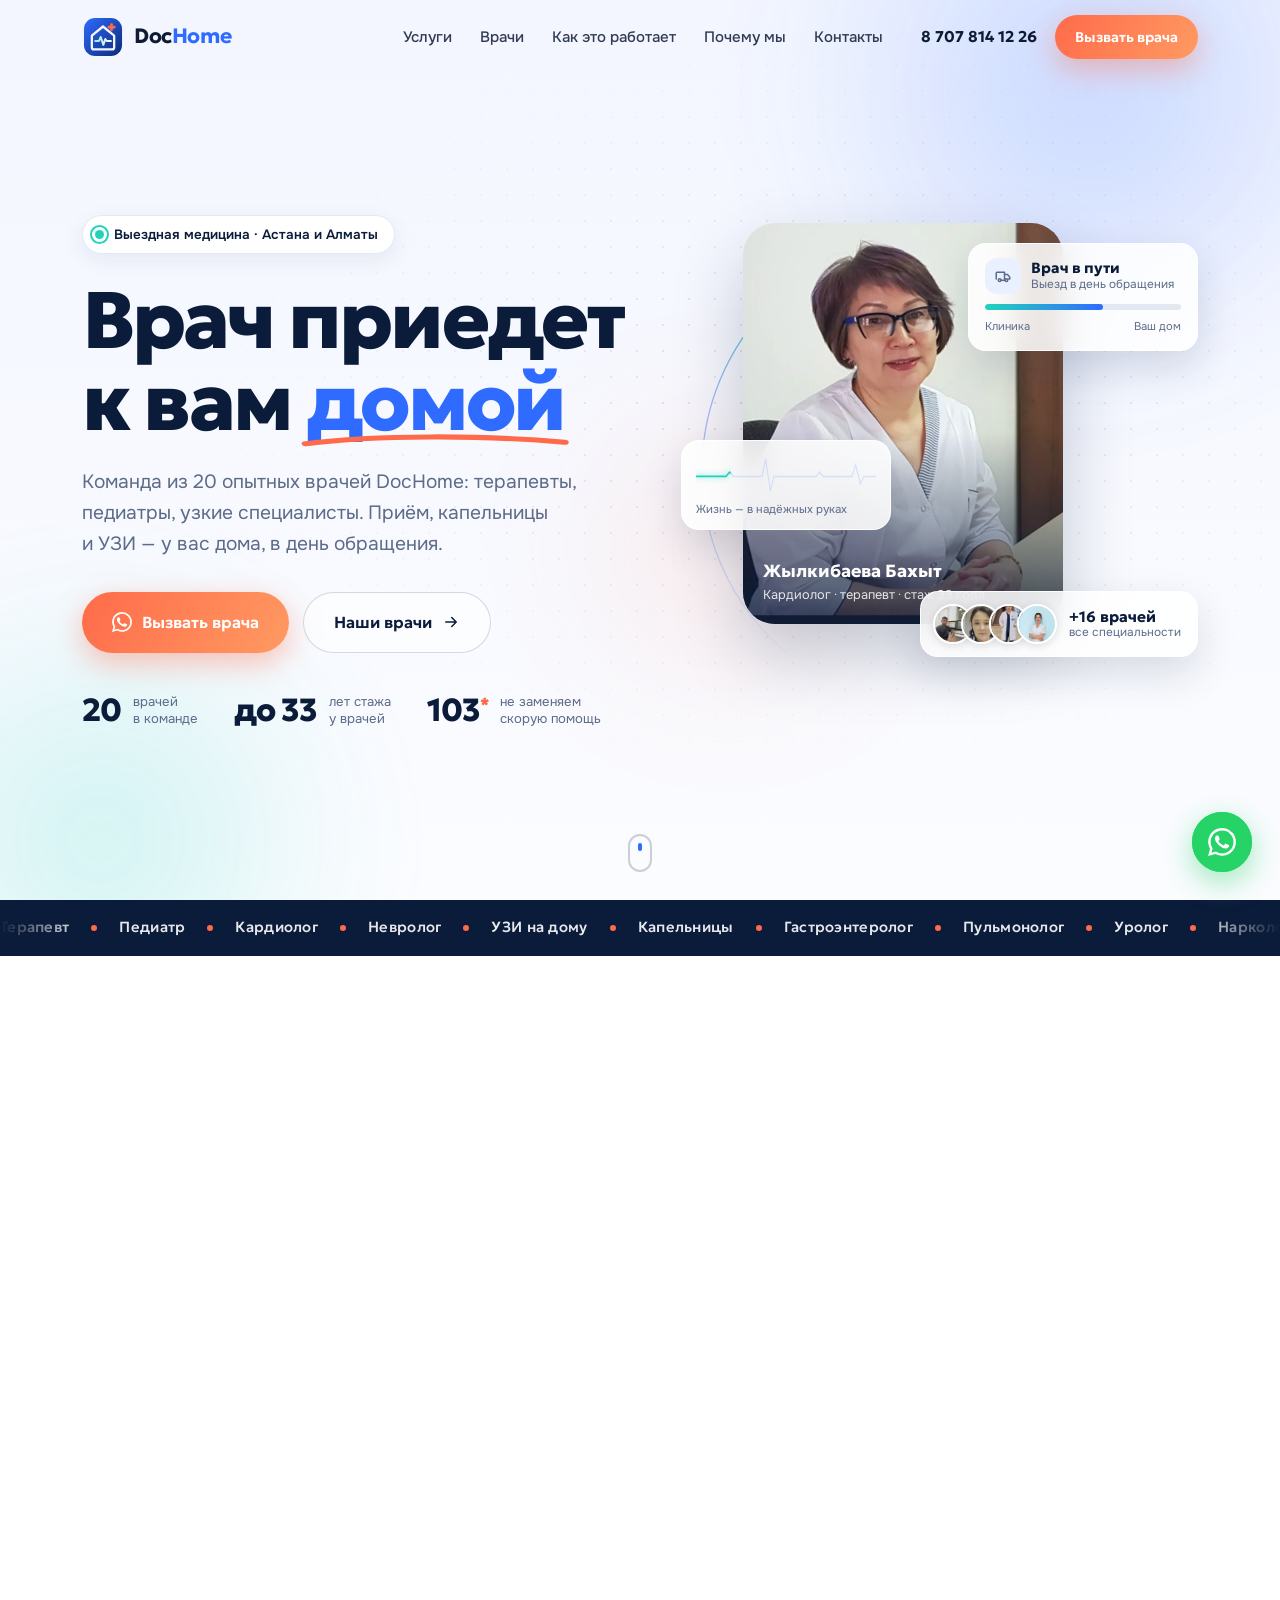
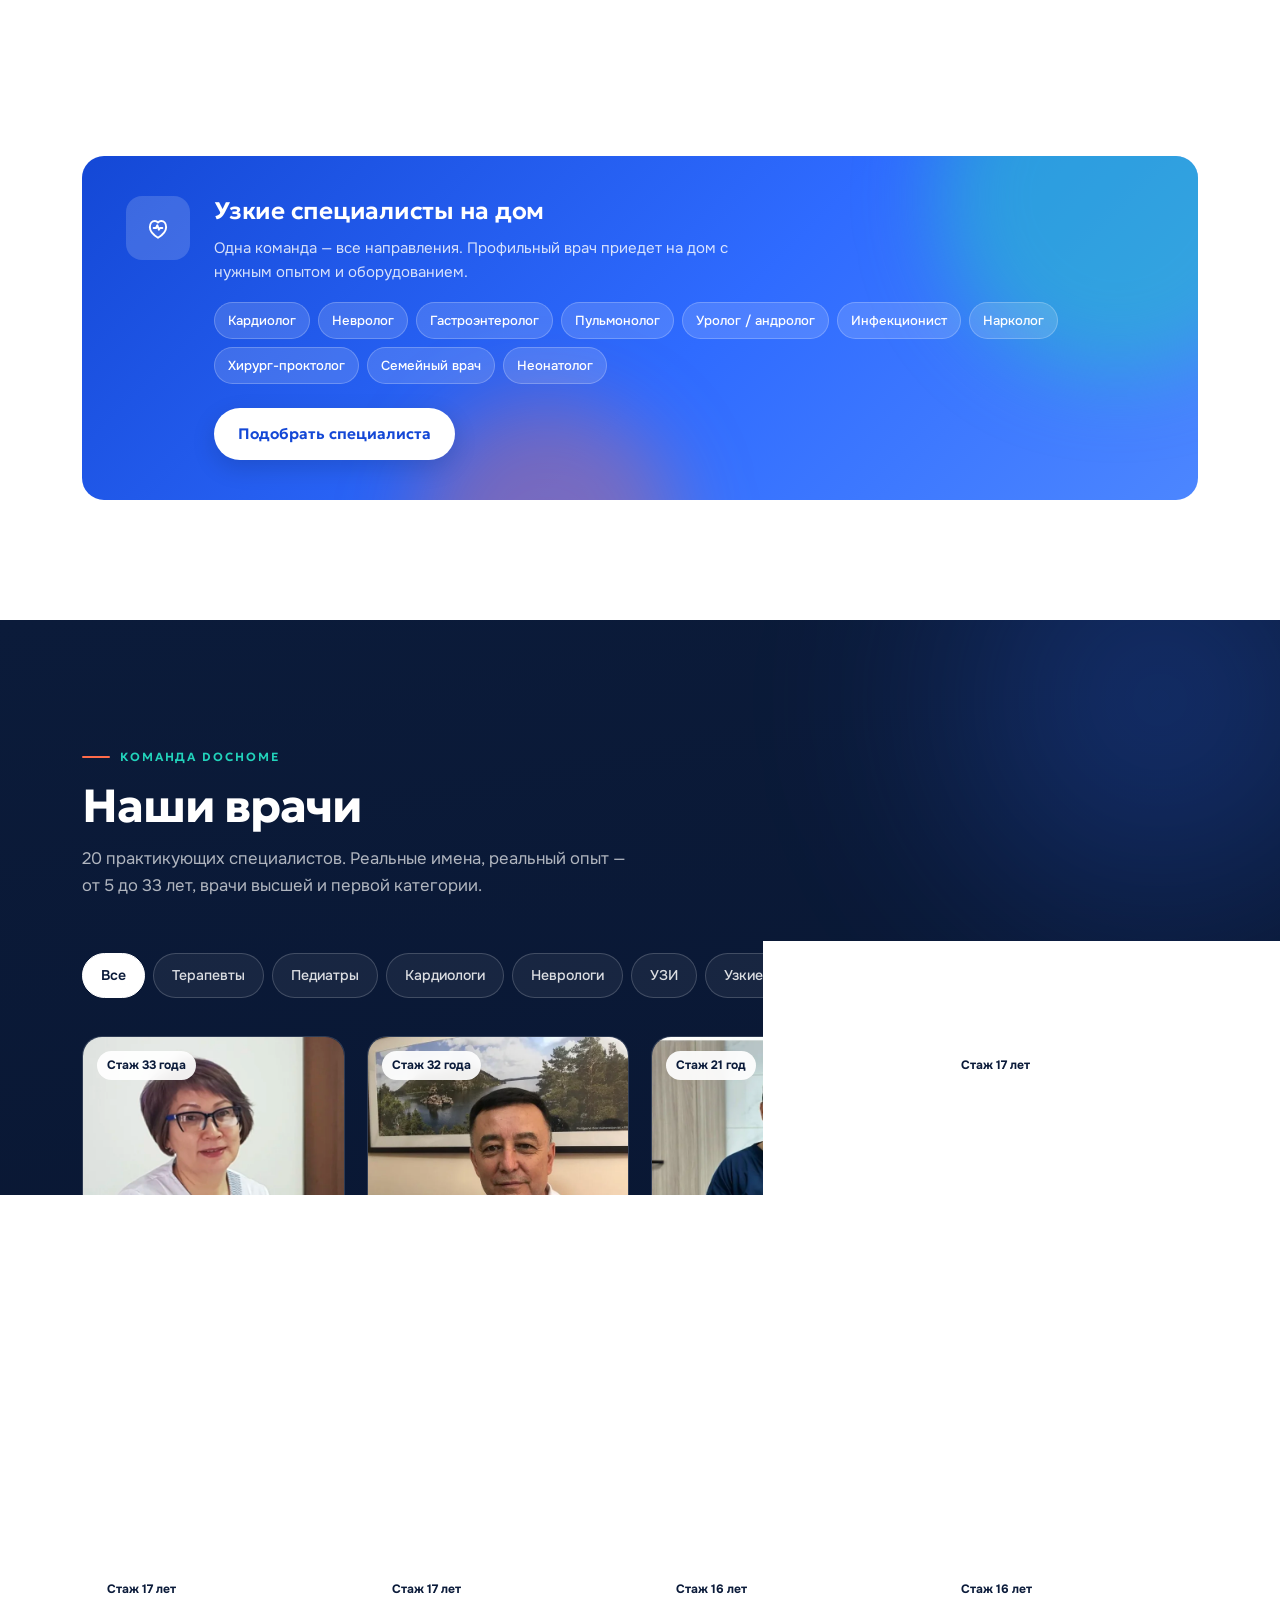
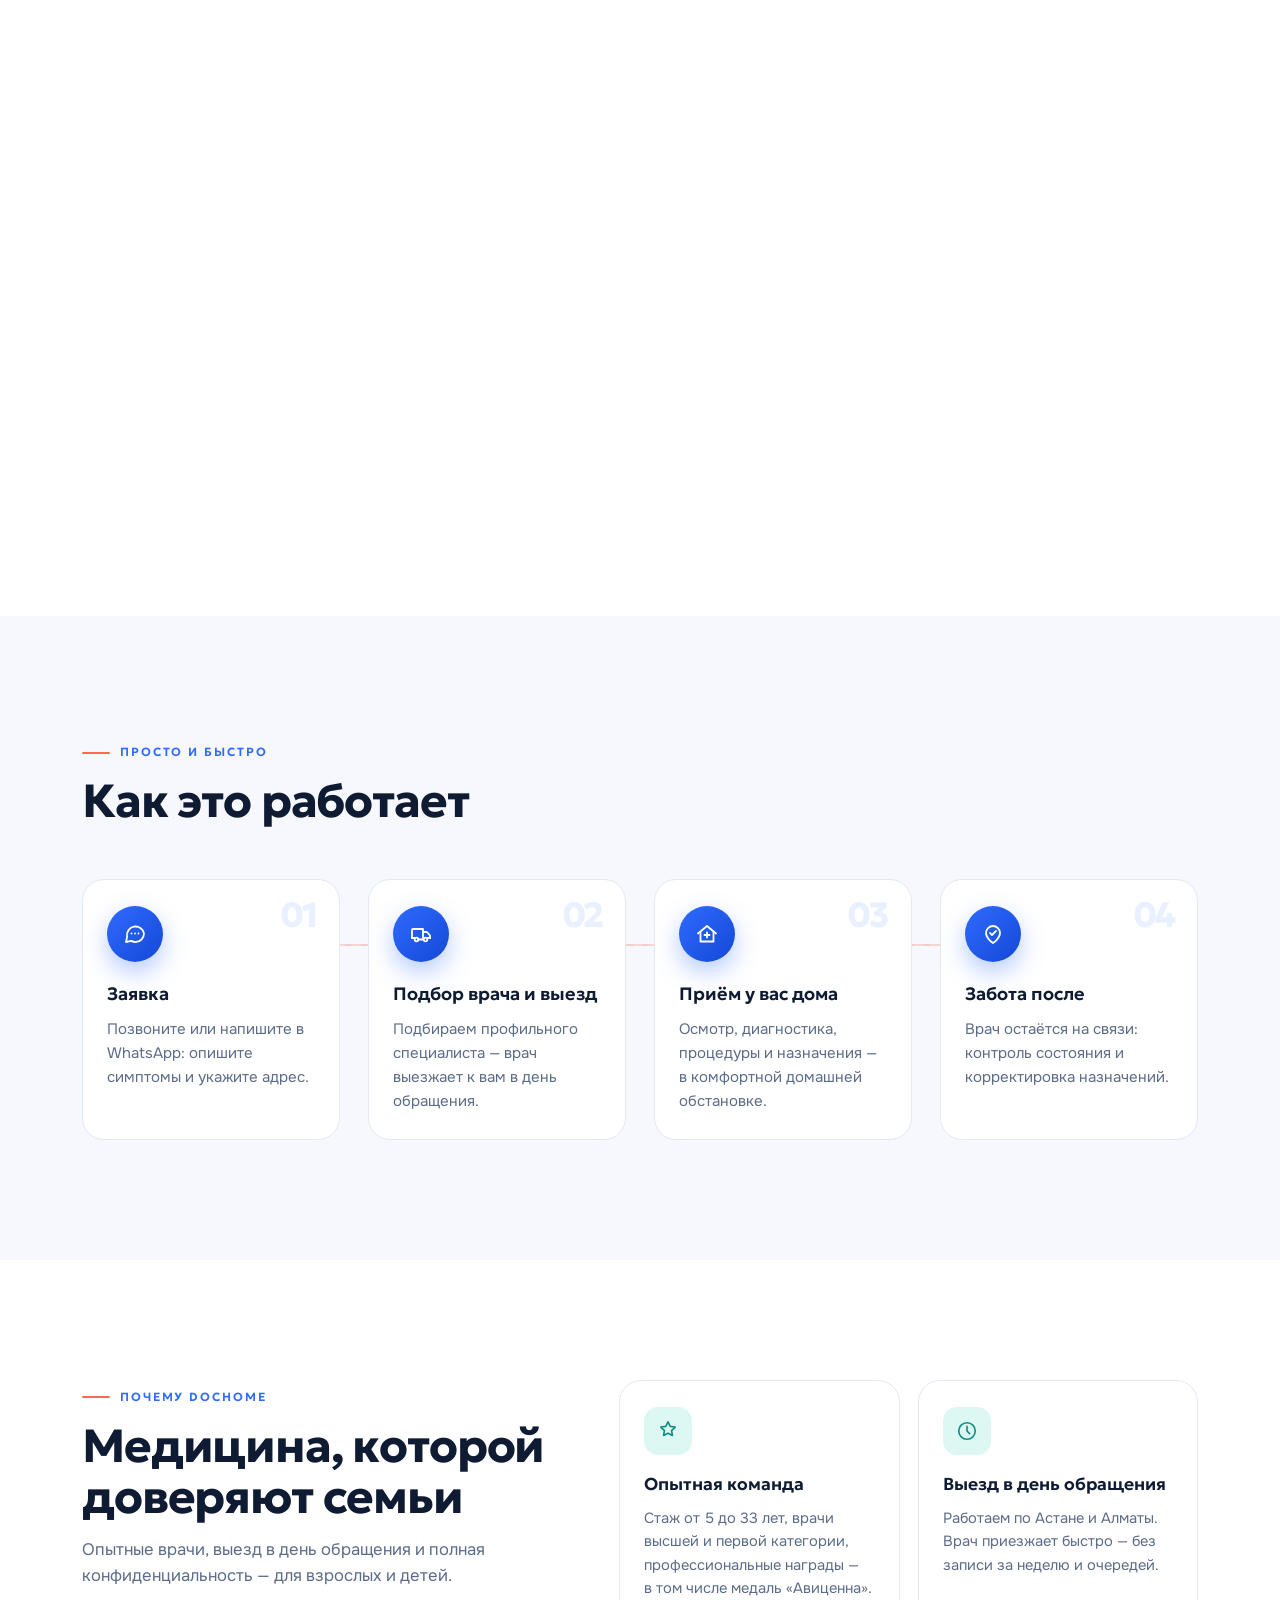
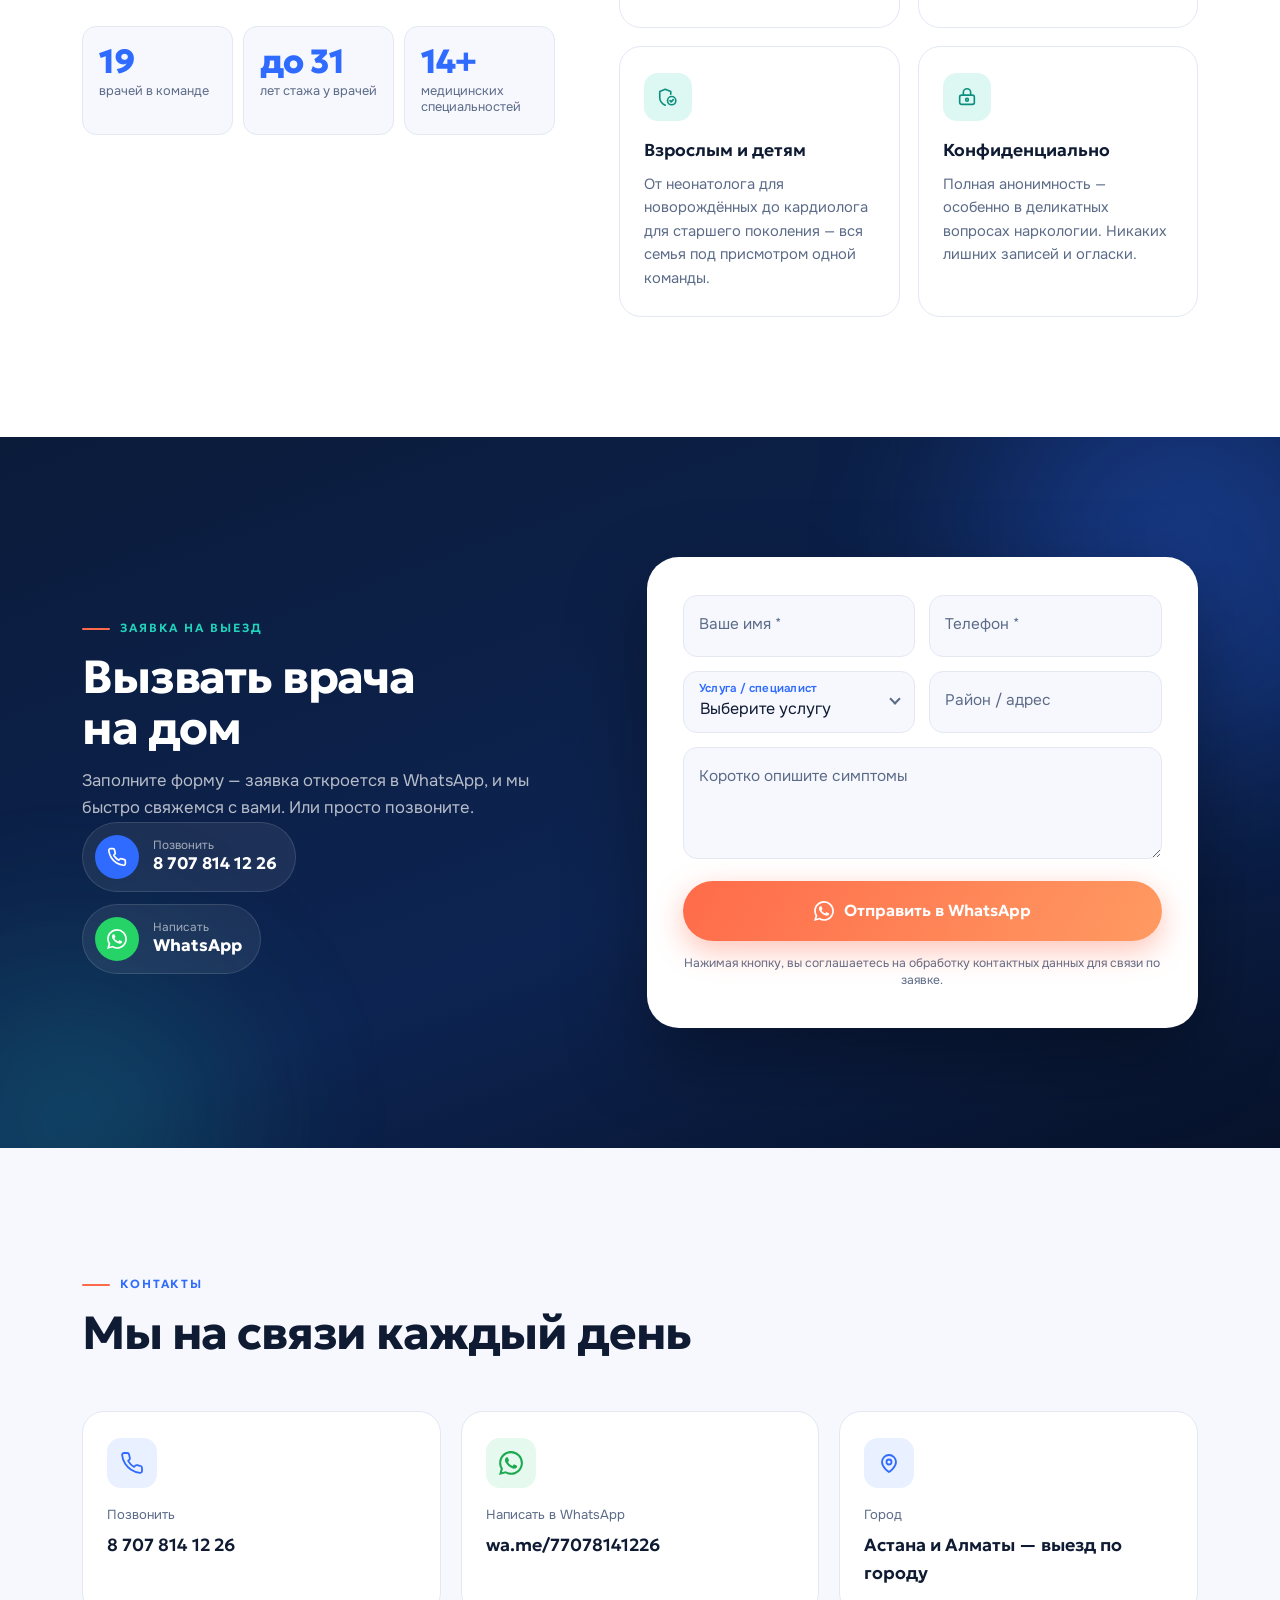
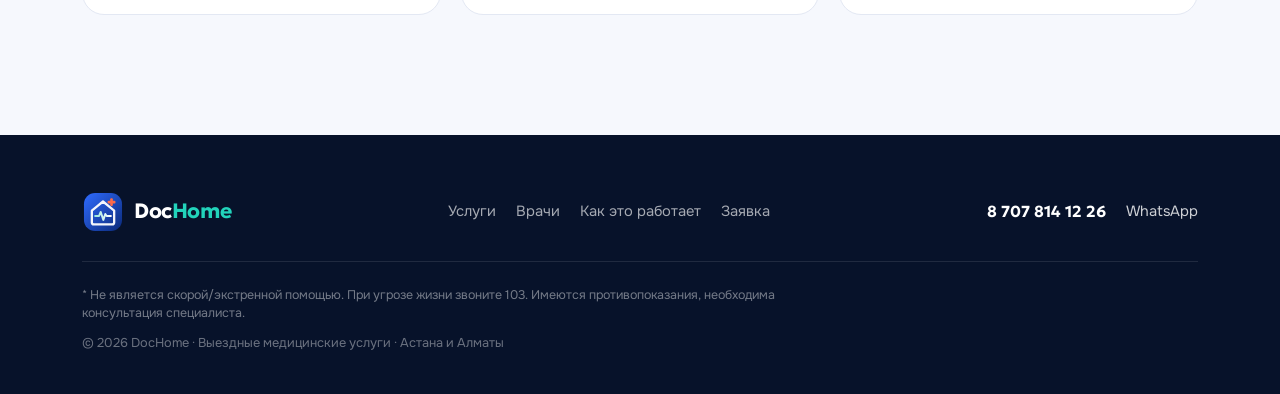
==== index.html @ 78ff324c "DocHome: новый дизайн лэндинга выездной медицины Co-Authored-By: Claude Fable 5.1 <noreply@anthropic" ====
<!DOCTYPE html>
<html lang="ru">
<head>
  <meta charset="UTF-8">
  <meta name="viewport" content="width=device-width, initial-scale=1.0, viewport-fit=cover">

  <title>DocHome — вызов врача на дом в Астане и Алматы | Терапевт, педиатр, капельницы, УЗИ на дому</title>
  <meta name="description" content="DocHome — выездная медицинская помощь на дому в Астане и Алматы: терапевт, педиатр, капельницы и детоксикация, УЗИ на дому, узкие специалисты. Команда из 20 опытных врачей, стаж до 33 лет. Выезд в день обращения. Звоните: 8 707 814 12 26.">
  <meta name="theme-color" content="#0B1B3A">

  <!-- Open Graph -->
  <meta property="og:type" content="website">
  <meta property="og:site_name" content="DocHome">
  <meta property="og:title" content="DocHome — врач приедет к вам домой. Астана и Алматы">
  <meta property="og:description" content="Терапевт, педиатр, капельницы, УЗИ и узкие специалисты — на дому. 20 опытных врачей, выезд в день обращения.">
  <meta property="og:image" content="assets/og-image.jpg">
  <meta property="og:locale" content="ru_RU">
  <meta name="twitter:card" content="summary_large_image">
  <meta name="twitter:title" content="DocHome — врач приедет к вам домой. Астана и Алматы">
  <meta name="twitter:description" content="Выездная медицинская помощь: 20 опытных врачей, все специальности, выезд в день обращения.">
  <meta name="twitter:image" content="assets/og-image.jpg">

  <link rel="icon" type="image/svg+xml" href="assets/favicon.svg">

  <link rel="preconnect" href="https://fonts.googleapis.com">
  <link rel="preconnect" href="https://fonts.gstatic.com" crossorigin>
  <link href="https://fonts.googleapis.com/css2?family=Geologica:wght@400;500;600;700;800&family=Onest:wght@400;500;600;700&display=swap" rel="stylesheet">

  <link rel="stylesheet" href="styles.css?v=1">

  <!-- Google Ads подключается автоматически из config.js (поле googleAdsId) -->
  <script src="config.js?v=1"></script>

  <script type="application/ld+json">
  {
    "@context": "https://schema.org",
    "@type": "MedicalBusiness",
    "name": "DocHome",
    "description": "Выездные медицинские услуги на дому в Астане и Алматы: терапевт, педиатр, капельницы и детоксикация, УЗИ на дому, узкие специалисты.",
    "telephone": "+77078141226",
    "areaServed": ["Астана", "Алматы"],
    "image": "assets/og-image.jpg"
  }
  </script>
</head>
<body>

  <div class="progress" id="progress" aria-hidden="true"></div>

  <!-- ===== HEADER ===== -->
  <header class="header" id="header">
    <div class="container header-inner">
      <a href="#" class="logo" aria-label="DocHome — на главную">
        <img src="assets/logo.svg" alt="" class="logo-icon" width="42" height="42">
        <span class="logo-word">Doc<em>Home</em></span>
      </a>

      <nav class="nav" id="nav" aria-label="Основная навигация">
        <a href="#uslugi" class="nav-link"><span>Услуги</span></a>
        <a href="#vrachi" class="nav-link"><span>Врачи</span></a>
        <a href="#kak-rabotaet" class="nav-link"><span>Как это работает</span></a>
        <a href="#pochemu-my" class="nav-link"><span>Почему мы</span></a>
        <a href="#kontakty" class="nav-link"><span>Контакты</span></a>
        <div class="nav-cta">
          <a href="tel:+77078141226" class="nav-phone">8 707 814 12 26</a>
          <a href="#zayavka" class="btn btn-coral btn-sm"><span>Вызвать врача</span></a>
        </div>
      </nav>

      <div class="header-actions">
        <a href="tel:+77078141226" class="header-call" aria-label="Позвонить: 8 707 814 12 26">
          <svg viewBox="0 0 24 24" width="20" height="20" fill="none" stroke="currentColor" stroke-width="2" stroke-linecap="round" stroke-linejoin="round" aria-hidden="true"><path d="M22 16.92v3a2 2 0 0 1-2.18 2 19.79 19.79 0 0 1-8.63-3.07 19.5 19.5 0 0 1-6-6 19.79 19.79 0 0 1-3.07-8.67A2 2 0 0 1 4.11 2h3a2 2 0 0 1 2 1.72c.12.96.36 1.9.7 2.81a2 2 0 0 1-.45 2.11L8.09 9.91a16 16 0 0 0 6 6l1.27-1.27a2 2 0 0 1 2.11-.45c.91.34 1.85.58 2.81.7A2 2 0 0 1 22 16.92z"/></svg>
        </a>
        <button class="burger" id="burger" aria-label="Открыть меню" aria-expanded="false" aria-controls="nav">
          <span></span><span></span>
        </button>
      </div>
    </div>
  </header>

  <!-- ===== HERO ===== -->
  <section class="hero" id="hero">
    <div class="hero-bg" aria-hidden="true">
      <div class="blob blob-1"></div>
      <div class="blob blob-2"></div>
      <div class="blob blob-3"></div>
      <div class="hero-dots"></div>
    </div>

    <div class="container hero-inner">
      <div class="hero-text">
        <p class="hero-badge reveal"><span class="pulse-dot" aria-hidden="true"></span>Выездная медицина · Астана и Алматы</p>

        <h1 class="hero-title">
          <span class="line"><span class="word reveal-up">Врач</span> <span class="word reveal-up d-1">приедет</span></span>
          <span class="line"><span class="word reveal-up d-2">к&nbsp;вам</span> <span class="word word-accent reveal-up d-3">домой<svg class="underline" viewBox="0 0 220 24" preserveAspectRatio="none" aria-hidden="true"><path d="M4 16 C 60 4, 150 4, 216 14" fill="none" stroke="currentColor" stroke-width="7" stroke-linecap="round"/></svg></span></span>
        </h1>

        <p class="hero-sub reveal d-3">Команда из 20 опытных врачей DocHome: терапевты, педиатры, узкие специалисты. Приём, капельницы и&nbsp;УЗИ&nbsp;— у&nbsp;вас дома, в&nbsp;день обращения.</p>

        <div class="hero-cta reveal d-4">
          <a href="https://wa.me/77078141226" class="btn btn-coral btn-lg magnetic" target="_blank" rel="noopener">
            <svg viewBox="0 0 24 24" width="20" height="20" fill="currentColor" aria-hidden="true"><path d="M17.47 14.38c-.3-.15-1.77-.87-2.04-.97-.27-.1-.47-.15-.67.15-.2.3-.77.97-.94 1.17-.17.2-.35.22-.65.07-.3-.15-1.26-.46-2.4-1.48-.89-.79-1.49-1.77-1.66-2.07-.17-.3-.02-.46.13-.61.13-.13.3-.35.45-.52.15-.17.2-.3.3-.5.1-.2.05-.37-.02-.52-.08-.15-.67-1.62-.92-2.22-.24-.58-.49-.5-.67-.51l-.57-.01c-.2 0-.52.07-.8.37-.27.3-1.04 1.02-1.04 2.5 0 1.47 1.07 2.89 1.22 3.09.15.2 2.11 3.22 5.1 4.51.71.31 1.27.49 1.7.63.72.23 1.37.2 1.88.12.58-.09 1.77-.72 2.02-1.42.25-.7.25-1.3.17-1.42-.07-.12-.27-.2-.57-.35M12.05 21.79h-.01a9.8 9.8 0 0 1-4.98-1.36l-.36-.21-3.7.97.99-3.61-.24-.37a9.77 9.77 0 0 1-1.5-5.22c0-5.4 4.4-9.79 9.81-9.79a9.75 9.75 0 0 1 9.79 9.8c0 5.4-4.4 9.79-9.8 9.79m8.33-18.11A11.7 11.7 0 0 0 12.04 0C5.5 0 .16 5.33.16 11.88c0 2.1.55 4.14 1.59 5.94L.06 24l6.33-1.66a11.85 11.85 0 0 0 5.65 1.44h.01c6.54 0 11.87-5.33 11.87-11.88 0-3.18-1.24-6.16-3.49-8.4"/></svg>
            <span>Вызвать врача</span>
          </a>
          <a href="#vrachi" class="btn btn-ghost btn-lg"><span>Наши врачи</span>
            <svg viewBox="0 0 24 24" width="18" height="18" fill="none" stroke="currentColor" stroke-width="2" stroke-linecap="round" stroke-linejoin="round" aria-hidden="true"><path d="M5 12h14M13 6l6 6-6 6"/></svg>
          </a>
        </div>

        <div class="hero-facts reveal d-5">
          <div class="fact"><strong><span class="count" data-count="20">0</span></strong><span>врачей<br>в команде</span></div>
          <div class="fact"><strong>до <span class="count" data-count="33">0</span></strong><span>лет стажа<br>у врачей</span></div>
          <div class="fact"><strong>103<sup>*</sup></strong><span>не заменяем<br>скорую помощь</span></div>
        </div>
      </div>

      <div class="hero-visual reveal d-2" id="heroVisual">
        <div class="hv-main parallax" data-depth="0.03">
          <img src="assets/doctors/zhylkibaeva.webp" alt="Жылкибаева Бахыт Омарбековна — кардиолог, терапевт, стаж 33 года" width="640" height="800" fetchpriority="high">
          <div class="hv-main-cap">
            <strong>Жылкибаева Бахыт</strong>
            <span>Кардиолог · терапевт · стаж 33 года</span>
          </div>
        </div>

        <div class="hv-card hv-route parallax float-a" data-depth="0.08">
          <div class="hv-route-head">
            <span class="hv-route-ico" aria-hidden="true">
              <svg viewBox="0 0 24 24" width="18" height="18" fill="none" stroke="currentColor" stroke-width="2" stroke-linecap="round" stroke-linejoin="round"><path d="M3 16V8a1 1 0 0 1 1-1h10v9"/><path d="M14 10h4l3 3.5V16h-2"/><circle cx="7.5" cy="17.5" r="1.8"/><circle cx="16.5" cy="17.5" r="1.8"/><path d="M9.3 17.5h5.4"/></svg>
            </span>
            <div><strong>Врач в пути</strong><span>Выезд в день обращения</span></div>
          </div>
          <div class="hv-route-bar" aria-hidden="true"><i></i></div>
          <div class="hv-route-foot"><span>Клиника</span><span>Ваш дом</span></div>
        </div>

        <div class="hv-card hv-ecg parallax float-b" data-depth="0.06">
          <svg viewBox="0 0 300 60" preserveAspectRatio="none" aria-hidden="true">
            <path class="ecg-base" d="M0 32 H50 l6 -6 6 6 H110 l6 -24 8 44 6 -20 H200 l6 -6 6 6 H260 l6 -16 8 26 6 -10 H300"/>
            <path class="ecg-trace" d="M0 32 H50 l6 -6 6 6 H110 l6 -24 8 44 6 -20 H200 l6 -6 6 6 H260 l6 -16 8 26 6 -10 H300"/>
          </svg>
          <span>Жизнь — в надёжных руках</span>
        </div>

        <div class="hv-card hv-team parallax float-c" data-depth="0.1">
          <div class="avatar-stack">
            <img src="assets/doctors/isa.webp" alt="" width="40" height="40" loading="lazy">
            <img src="assets/doctors/iskandir.webp" alt="" width="40" height="40" loading="lazy">
            <img src="assets/doctors/sultanov.webp" alt="" width="40" height="40" loading="lazy">
            <img src="assets/doctors/kairbekova.webp" alt="" width="40" height="40" loading="lazy">
          </div>
          <div><strong>+16 врачей</strong><span>все специальности</span></div>
        </div>

        <div class="hv-ring" aria-hidden="true"></div>
      </div>
    </div>

    <div class="hero-scroll" aria-hidden="true"><span></span></div>
  </section>

  <!-- ===== MARQUEE ===== -->
  <div class="marquee" aria-hidden="true">
    <div class="marquee-track">
      <span>Терапевт</span><i></i><span>Педиатр</span><i></i><span>Кардиолог</span><i></i><span>Невролог</span><i></i><span>УЗИ на дому</span><i></i><span>Капельницы</span><i></i><span>Гастроэнтеролог</span><i></i><span>Пульмонолог</span><i></i><span>Уролог</span><i></i><span>Нарколог</span><i></i><span>Инфекционист</span><i></i><span>Неонатолог</span><i></i><span>Семейный врач</span><i></i><span>Хирург-проктолог</span><i></i>
      <span>Терапевт</span><i></i><span>Педиатр</span><i></i><span>Кардиолог</span><i></i><span>Невролог</span><i></i><span>УЗИ на дому</span><i></i><span>Капельницы</span><i></i><span>Гастроэнтеролог</span><i></i><span>Пульмонолог</span><i></i><span>Уролог</span><i></i><span>Нарколог</span><i></i><span>Инфекционист</span><i></i><span>Неонатолог</span><i></i><span>Семейный врач</span><i></i><span>Хирург-проктолог</span><i></i>
    </div>
  </div>

  <!-- ===== УСЛУГИ ===== -->
  <section class="section" id="uslugi">
    <div class="container">
      <div class="section-head">
        <p class="eyebrow reveal">Услуги на дом</p>
        <h2 class="section-title reveal d-1">Всё, что нужно, —<br>не выходя из дома</h2>
        <p class="section-sub reveal d-2">Врач приезжает с необходимым оборудованием, осматривает, назначает лечение и&nbsp;остаётся на связи.</p>
      </div>

      <div class="services-grid">
        <article class="service-card reveal" id="terapevt">
          <div class="service-icon" aria-hidden="true">
            <svg viewBox="0 0 24 24" width="26" height="26" fill="none" stroke="currentColor" stroke-width="1.8" stroke-linecap="round" stroke-linejoin="round"><path d="M4.8 3v4a5 5 0 0 0 10 0V3"/><path d="M9.8 12v2a5 5 0 0 0 10 0v-1"/><circle cx="19.8" cy="10.5" r="2.5"/></svg>
          </div>
          <h3>Терапевт на дом</h3>
          <p>Осмотр взрослых, диагностика, назначение лечения при ОРВИ, гриппе, давлении, обострениях хронических заболеваний.</p>
          <a href="#zayavka" class="service-link">Вызвать терапевта<i aria-hidden="true"></i></a>
        </article>

        <article class="service-card reveal d-1" id="pediatr">
          <div class="service-icon" aria-hidden="true">
            <svg viewBox="0 0 24 24" width="26" height="26" fill="none" stroke="currentColor" stroke-width="1.8" stroke-linecap="round" stroke-linejoin="round"><circle cx="12" cy="8" r="4.5"/><path d="M8.5 6.5c1-1.8 6-1.8 7 0"/><path d="M5 21c.5-3.5 3.4-5.5 7-5.5s6.5 2 7 5.5"/><path d="M10.5 9.5h.01M13.5 9.5h.01"/></svg>
          </div>
          <h3>Педиатр на дом</h3>
          <p>Детский врач приедет к ребёнку любого возраста. Для новорождённых в команде есть неонатолог. Бережно и&nbsp;без очередей.</p>
          <a href="#zayavka" class="service-link">Вызвать педиатра<i aria-hidden="true"></i></a>
        </article>

        <article class="service-card reveal d-2" id="detoks">
          <span class="service-tag">Анонимно</span>
          <div class="service-icon" aria-hidden="true">
            <svg viewBox="0 0 24 24" width="26" height="26" fill="none" stroke="currentColor" stroke-width="1.8" stroke-linecap="round" stroke-linejoin="round"><path d="M12 2.5s5.5 6.2 5.5 10a5.5 5.5 0 0 1-11 0c0-3.8 5.5-10 5.5-10z"/><path d="M9.5 13a2.5 2.5 0 0 0 2.5 2.5"/></svg>
          </div>
          <h3>Капельницы и детоксикация</h3>
          <p>Снятие алкогольной и наркотической интоксикации, вывод из запоя. Конфиденциально, по медицинским показаниям — назначает врач.</p>
          <a href="#zayavka" class="service-link">Конфиденциальный вызов<i aria-hidden="true"></i></a>
        </article>

        <article class="service-card reveal d-3" id="uzi-na-domu">
          <div class="service-icon" aria-hidden="true">
            <svg viewBox="0 0 24 24" width="26" height="26" fill="none" stroke="currentColor" stroke-width="1.8" stroke-linecap="round" stroke-linejoin="round"><rect x="3" y="4" width="18" height="13" rx="2"/><path d="M7 21h10M12 17v4"/><path d="M7 12c1.5-3 3.5-3 5 0s3.5 3 5 0"/></svg>
          </div>
          <h3>УЗИ на дому</h3>
          <p>Современный портативный аппарат и опытные УЗИ-специалисты: исследование проводится прямо у&nbsp;вас дома, результат — сразу.</p>
          <a href="#zayavka" class="service-link">Записаться на УЗИ<i aria-hidden="true"></i></a>
        </article>

        <article class="service-card service-card-wide reveal d-2" id="uzkie">
          <div class="service-wide-art" aria-hidden="true">
            <div class="orb orb-1"></div><div class="orb orb-2"></div>
          </div>
          <div class="service-icon service-icon-light" aria-hidden="true">
            <svg viewBox="0 0 24 24" width="26" height="26" fill="none" stroke="currentColor" stroke-width="1.8" stroke-linecap="round" stroke-linejoin="round"><path d="M12 21c-4.5-2.8-7.5-6-7.5-9.7C4.5 7.6 6.6 5.5 9 5.5c1.2 0 2.3.6 3 1.5.7-.9 1.8-1.5 3-1.5 2.4 0 4.5 2.1 4.5 5.8 0 3.7-3 6.9-7.5 9.7z"/><path d="M8 12h2.2l1.2-2.5 1.4 4 1-1.5H16"/></svg>
          </div>
          <div class="service-wide-body">
            <h3>Узкие специалисты на дом</h3>
            <p>Одна команда — все направления. Профильный врач приедет на дом с нужным опытом и&nbsp;оборудованием.</p>
            <ul class="spec-chips" aria-label="Специальности врачей">
              <li>Кардиолог</li><li>Невролог</li><li>Гастроэнтеролог</li><li>Пульмонолог</li><li>Уролог / андролог</li><li>Инфекционист</li><li>Нарколог</li><li>Хирург-проктолог</li><li>Семейный врач</li><li>Неонатолог</li>
            </ul>
            <a href="#zayavka" class="btn btn-white btn-md"><span>Подобрать специалиста</span></a>
          </div>
        </article>
      </div>
    </div>
  </section>

  <!-- ===== ВРАЧИ ===== -->
  <section class="section section-dark" id="vrachi">
    <div class="dark-bg" aria-hidden="true"><div class="dark-glow dark-glow-1"></div><div class="dark-glow dark-glow-2"></div></div>
    <div class="container">
      <div class="section-head">
        <p class="eyebrow eyebrow-mint reveal">Команда DocHome</p>
        <h2 class="section-title reveal d-1">Наши врачи</h2>
        <p class="section-sub reveal d-2">20 практикующих специалистов. Реальные имена, реальный опыт — от&nbsp;5&nbsp;до&nbsp;33&nbsp;лет, врачи высшей и&nbsp;первой категории.</p>
      </div>

      <div class="doc-filter reveal" role="group" aria-label="Фильтр врачей по специальности" id="docFilter">
        <button class="chip is-active" data-filter="all">Все</button>
        <button class="chip" data-filter="terapevt">Терапевты</button>
        <button class="chip" data-filter="pediatr">Педиатры</button>
        <button class="chip" data-filter="kardiolog">Кардиологи</button>
        <button class="chip" data-filter="nevrolog">Неврологи</button>
        <button class="chip" data-filter="uzi">УЗИ</button>
        <button class="chip" data-filter="uzkie">Узкие специалисты</button>
      </div>

      <div class="doctors-grid" id="doctorsGrid">

        <article class="doc-card reveal" data-spec="kardiolog terapevt">
          <div class="doc-photo"><img src="assets/doctors/zhylkibaeva.webp" alt="Жылкибаева Бахыт Омарбековна — кардиолог, терапевт, стаж 33 года" loading="lazy" decoding="async" width="640" height="800"><span class="doc-exp">Стаж 33 года</span></div>
          <div class="doc-info"><h3>Жылкибаева Бахыт Омарбековна</h3><p class="doc-spec">Кардиолог · терапевт</p></div>
        </article>

        <article class="doc-card reveal" data-spec="nevrolog">
          <div class="doc-photo"><img src="assets/doctors/ahmetov.webp" alt="Ахметов Шохрят Абдусаламович — невропатолог, невролог, стаж 32 года" loading="lazy" decoding="async" width="640" height="800"><span class="doc-exp">Стаж 32 года</span></div>
          <div class="doc-info"><h3>Ахметов Шохрят Абдусаламович</h3><p class="doc-spec">Невропатолог · невролог</p><div class="doc-badges"><span class="badge">Высшая категория</span><span class="badge badge-award">Медаль «Авиценна»</span></div></div>
        </article>

        <article class="doc-card reveal" data-spec="uzi uzkie">
          <div class="doc-photo"><img src="assets/doctors/baltabekov.webp" alt="Балтабеков Медет Токтасынович — андролог, УЗИ-специалист, уролог, стаж 21 год" loading="lazy" decoding="async" width="640" height="800"><span class="doc-exp">Стаж 21 год</span></div>
          <div class="doc-info"><h3>Балтабеков Медет Токтасынович</h3><p class="doc-spec">Андролог · УЗИ-специалист · уролог</p></div>
        </article>

        <article class="doc-card reveal" data-spec="terapevt uzkie">
          <div class="doc-photo"><img src="assets/doctors/utebaev.webp" alt="Утебаев Рустем Орынбасарович — венеролог, гастроэнтеролог, терапевт, стаж 17 лет" loading="lazy" decoding="async" width="640" height="800"><span class="doc-exp">Стаж 17 лет</span></div>
          <div class="doc-info"><h3>Утебаев Рустем Орынбасарович</h3><p class="doc-spec">Венеролог · гастроэнтеролог · терапевт</p><div class="doc-badges"><span class="badge">Высшая категория</span></div></div>
        </article>

        <article class="doc-card reveal" data-spec="kardiolog terapevt pediatr">
          <div class="doc-photo"><img src="assets/doctors/isa.webp" alt="Иса Нуржигит Байботаулы — кардиолог, терапевт, педиатр, стаж 17 лет" loading="lazy" decoding="async" width="640" height="800"><span class="doc-exp">Стаж 17 лет</span></div>
          <div class="doc-info"><h3>Иса Нуржигит Байботаулы</h3><p class="doc-spec">Кардиолог · терапевт · педиатр</p></div>
        </article>

        <article class="doc-card reveal" data-spec="uzkie">
          <div class="doc-photo"><img src="assets/doctors/amangeldy.webp" alt="Амангельды Абдухамидулы — хирург-проктолог, стаж 17 лет" loading="lazy" decoding="async" width="640" height="800"><span class="doc-exp">Стаж 17 лет</span></div>
          <div class="doc-info"><h3>Амангельды Абдухамидулы</h3><p class="doc-spec">Хирург-проктолог</p></div>
        </article>

        <article class="doc-card reveal" data-spec="terapevt pediatr uzkie">
          <div class="doc-photo"><img src="assets/doctors/nurymbetov.webp" alt="Нурымбетов Адилбек Жаксыбекулы — терапевт, педиатр, гастроэнтеролог, стаж 16 лет" loading="lazy" decoding="async" width="640" height="800"><span class="doc-exp">Стаж 16 лет</span></div>
          <div class="doc-info"><h3>Нурымбетов Адилбек Жаксыбекулы</h3><p class="doc-spec">Терапевт · педиатр · гастроэнтеролог</p></div>
        </article>

        <article class="doc-card reveal" data-spec="nevrolog">
          <div class="doc-photo"><img src="assets/doctors/hakimov.webp" alt="Хакимов Сардор Алишерович — невропатолог, стаж 16 лет" loading="lazy" decoding="async" width="640" height="800"><span class="doc-exp">Стаж 16 лет</span></div>
          <div class="doc-info"><h3>Хакимов Сардор Алишерович</h3><p class="doc-spec">Невропатолог</p></div>
        </article>

        <article class="doc-card reveal" data-spec="nevrolog terapevt pediatr">
          <div class="doc-photo"><img src="assets/doctors/adambek.webp" alt="Адамбек Жансая Адамбековна — невропатолог, семейный врач, терапевт, педиатр, стаж 13 лет" loading="lazy" decoding="async" width="640" height="800"><span class="doc-exp">Стаж 13 лет</span></div>
          <div class="doc-info"><h3>Адамбек Жансая Адамбековна</h3><p class="doc-spec">Невропатолог · семейный врач · терапевт · педиатр</p></div>
        </article>

        <article class="doc-card reveal" data-spec="pediatr">
          <div class="doc-photo"><img src="assets/doctors/kairbekova.webp" alt="Каирбекова Балжан Талгатовна — педиатр, стаж 12 лет" loading="lazy" decoding="async" width="640" height="800"><span class="doc-exp">Стаж 12 лет</span></div>
          <div class="doc-info"><h3>Каирбекова Балжан Талгатовна</h3><p class="doc-spec">Педиатр</p><div class="doc-badges"><span class="badge">Первая категория</span></div></div>
        </article>

        <article class="doc-card reveal" data-spec="pediatr">
          <div class="doc-photo"><img src="assets/doctors/iskandir.webp" alt="Искандир Айнур Азатовна — педиатр, неонатолог, стаж 12 лет" loading="lazy" decoding="async" width="640" height="800"><span class="doc-exp">Стаж 12 лет</span></div>
          <div class="doc-info"><h3>Искандир Айнур Азатовна</h3><p class="doc-spec">Педиатр · неонатолог</p></div>
        </article>

        <article class="doc-card reveal" data-spec="kardiolog terapevt pediatr">
          <div class="doc-photo"><img src="assets/doctors/sultanov.webp" alt="Султанов Достон Адильбекович — кардиолог, терапевт, педиатр, семейный врач, стаж 12 лет" loading="lazy" decoding="async" width="640" height="800"><span class="doc-exp">Стаж 12 лет</span></div>
          <div class="doc-info"><h3>Султанов Достон Адильбекович</h3><p class="doc-spec">Кардиолог · терапевт · педиатр · семейный врач</p></div>
        </article>

        <article class="doc-card reveal" data-spec="uzi">
          <div class="doc-photo"><img src="assets/doctors/venera.webp" alt="Венера Бектурсын — врач УЗИ, стаж 12 лет" loading="lazy" decoding="async" width="640" height="800"><span class="doc-exp">Стаж 12 лет</span></div>
          <div class="doc-info"><h3>Венера Бектурсын</h3><p class="doc-spec">Врач УЗИ</p></div>
        </article>

        <article class="doc-card reveal" data-spec="terapevt uzkie">
          <div class="doc-photo"><img src="assets/doctors/kudaibergenova.webp" alt="Кудайбергенова Гаухар Манапбайкызы — пульмонолог, терапевт, детский пульмонолог, стаж 11 лет" loading="lazy" decoding="async" width="640" height="800"><span class="doc-exp">Стаж 11 лет</span></div>
          <div class="doc-info"><h3>Кудайбергенова Гаухар Манапбайкызы</h3><p class="doc-spec">Пульмонолог · терапевт · детский пульмонолог</p></div>
        </article>

        <article class="doc-card reveal" data-spec="terapevt uzkie">
          <div class="doc-photo"><img src="assets/doctors/toktaev.webp" alt="Тоқтаев Мұхтар Сәбитқанұлы — нарколог, терапевт, стаж 10 лет" loading="lazy" decoding="async" width="640" height="800"><span class="doc-exp">Стаж 10 лет</span></div>
          <div class="doc-info"><h3>Тоқтаев Мұхтар Сәбитқанұлы</h3><p class="doc-spec">Нарколог · терапевт</p></div>
        </article>

        <article class="doc-card reveal" data-spec="terapevt pediatr">
          <div class="doc-photo"><img src="assets/doctors/taldybaev.webp" alt="Талдыбаев Нурганат Тургалдиевич — терапевт, педиатр, стаж 10 лет" loading="lazy" decoding="async" width="640" height="800"><span class="doc-exp">Стаж 10 лет</span></div>
          <div class="doc-info"><h3>Талдыбаев Нурганат Тургалдиевич</h3><p class="doc-spec">Терапевт · педиатр</p></div>
        </article>

        <article class="doc-card reveal" data-spec="terapevt pediatr">
          <div class="doc-photo"><img src="assets/doctors/derbesaly.webp" alt="Дербесалы Багдаулет Жанарбекулы — терапевт, педиатр, стаж 9 лет" loading="lazy" decoding="async" width="640" height="800"><span class="doc-exp">Стаж 9 лет</span></div>
          <div class="doc-info"><h3>Дербесалы Багдаулет Жанарбекулы</h3><p class="doc-spec">Терапевт · педиатр</p></div>
        </article>

        <article class="doc-card reveal" data-spec="terapevt pediatr uzkie">
          <div class="doc-photo"><img src="assets/doctors/smagulova.webp" alt="Смагулова Айгерим — инфекционист, терапевт, педиатр, стаж 8 лет" loading="lazy" decoding="async" width="640" height="800"><span class="doc-exp">Стаж 8 лет</span></div>
          <div class="doc-info"><h3>Смагулова Айгерим</h3><p class="doc-spec">Инфекционист · терапевт · педиатр</p></div>
        </article>

        <article class="doc-card reveal" data-spec="terapevt pediatr">
          <div class="doc-photo"><img src="assets/doctors/toilybaeva.webp" alt="Тойлыбаева Толганай Токтарбаевна — терапевт, педиатр, семейный врач, стаж 7 лет" loading="lazy" decoding="async" width="640" height="800"><span class="doc-exp">Стаж 7 лет</span></div>
          <div class="doc-info"><h3>Тойлыбаева Толганай Токтарбаевна</h3><p class="doc-spec">Терапевт · педиатр · семейный врач</p></div>
        </article>

        <article class="doc-card reveal" data-spec="terapevt pediatr">
          <div class="doc-photo"><img src="assets/doctors/kartbaev.webp" alt="Қартбаев Руслан Кенжебекұлы — терапевт, педиатр, стаж 5 лет" loading="lazy" decoding="async" width="640" height="800"><span class="doc-exp">Стаж 5 лет</span></div>
          <div class="doc-info"><h3>Қартбаев Руслан Кенжебекұлы</h3><p class="doc-spec">Терапевт · педиатр</p></div>
        </article>

      </div>

      <p class="doc-empty" id="docEmpty" hidden>По этому фильтру врачей не найдено.</p>

      <div class="doc-more-wrap reveal">
        <button class="btn btn-outline-light btn-md" id="docMore" type="button"><span>Показать всех врачей</span>
          <svg viewBox="0 0 24 24" width="18" height="18" fill="none" stroke="currentColor" stroke-width="2" stroke-linecap="round" stroke-linejoin="round" aria-hidden="true"><path d="M6 9l6 6 6-6"/></svg>
        </button>
      </div>
    </div>
  </section>

  <!-- ===== КАК ЭТО РАБОТАЕТ ===== -->
  <section class="section section-soft" id="kak-rabotaet">
    <div class="container">
      <div class="section-head">
        <p class="eyebrow reveal">Просто и быстро</p>
        <h2 class="section-title reveal d-1">Как это работает</h2>
      </div>

      <ol class="steps" id="steps">
        <svg class="steps-line" viewBox="0 0 1000 100" preserveAspectRatio="none" aria-hidden="true">
          <path id="stepsPath" d="M40 50 H960" stroke="currentColor" stroke-width="2" fill="none" stroke-dasharray="6 8"/>
          <path id="stepsPathDraw" d="M40 50 H960" stroke="currentColor" stroke-width="3" fill="none"/>
        </svg>
        <li class="step reveal">
          <span class="step-num">01</span>
          <div class="step-icon" aria-hidden="true">
            <svg viewBox="0 0 24 24" width="24" height="24" fill="none" stroke="currentColor" stroke-width="1.8" stroke-linecap="round" stroke-linejoin="round"><path d="M21 11.5a8.5 8.5 0 0 1-8.5 8.5c-1.5 0-3-.4-4.2-1.1L3 20l1.1-5.3A8.5 8.5 0 1 1 21 11.5z"/><path d="M8.5 11.5h.01M12 11.5h.01M15.5 11.5h.01"/></svg>
          </div>
          <h3>Заявка</h3>
          <p>Позвоните или напишите в WhatsApp: опишите симптомы и укажите адрес.</p>
        </li>
        <li class="step reveal d-1">
          <span class="step-num">02</span>
          <div class="step-icon" aria-hidden="true">
            <svg viewBox="0 0 24 24" width="24" height="24" fill="none" stroke="currentColor" stroke-width="1.8" stroke-linecap="round" stroke-linejoin="round"><path d="M3 16V8a1 1 0 0 1 1-1h10v9"/><path d="M14 10h4l3 3.5V16h-2"/><circle cx="7.5" cy="17.5" r="1.8"/><circle cx="16.5" cy="17.5" r="1.8"/><path d="M9.3 17.5h5.4M3 16h2.7M18.3 16H21"/></svg>
          </div>
          <h3>Подбор врача и выезд</h3>
          <p>Подбираем профильного специалиста — врач выезжает к вам в день обращения.</p>
        </li>
        <li class="step reveal d-2">
          <span class="step-num">03</span>
          <div class="step-icon" aria-hidden="true">
            <svg viewBox="0 0 24 24" width="24" height="24" fill="none" stroke="currentColor" stroke-width="1.8" stroke-linecap="round" stroke-linejoin="round"><path d="M3 11.5 12 4l9 7.5"/><path d="M5.5 10v9.5h13V10"/><path d="M12 10.5v5M9.5 13h5"/></svg>
          </div>
          <h3>Приём у вас дома</h3>
          <p>Осмотр, диагностика, процедуры и назначения — в комфортной домашней обстановке.</p>
        </li>
        <li class="step reveal d-3">
          <span class="step-num">04</span>
          <div class="step-icon" aria-hidden="true">
            <svg viewBox="0 0 24 24" width="24" height="24" fill="none" stroke="currentColor" stroke-width="1.8" stroke-linecap="round" stroke-linejoin="round"><path d="M12 21s-7-4.4-7-10a7 7 0 0 1 14 0c0 5.6-7 10-7 10z"/><path d="M9 11l2 2 4-4"/></svg>
          </div>
          <h3>Забота после</h3>
          <p>Врач остаётся на связи: контроль состояния и корректировка назначений.</p>
        </li>
      </ol>
    </div>
  </section>

  <!-- ===== ПОЧЕМУ DOCHOME ===== -->
  <section class="section" id="pochemu-my">
    <div class="container">
      <div class="why-layout">
        <div class="why-intro">
          <p class="eyebrow reveal">Почему DocHome</p>
          <h2 class="section-title reveal d-1">Медицина, которой доверяют семьи</h2>
          <p class="section-sub reveal d-2">Опытные врачи, выезд в день обращения и полная конфиденциальность — для взрослых и детей.</p>

          <div class="counters reveal d-3">
            <div class="counter">
              <strong><span class="count" data-count="20">0</span></strong>
              <span>врачей в команде</span>
            </div>
            <div class="counter">
              <strong>до <span class="count" data-count="33">0</span></strong>
              <span>лет стажа у врачей</span>
            </div>
            <div class="counter">
              <strong><span class="count" data-count="15">0</span>+</strong>
              <span>медицинских специальностей</span>
            </div>
          </div>
        </div>

        <div class="why-grid">
          <div class="why-item reveal">
            <div class="why-icon" aria-hidden="true"><svg viewBox="0 0 24 24" width="22" height="22" fill="none" stroke="currentColor" stroke-width="1.8" stroke-linecap="round" stroke-linejoin="round"><path d="M12 2l2.4 4.9 5.4.8-3.9 3.8.9 5.4-4.8-2.5-4.8 2.5.9-5.4L4.2 7.7l5.4-.8z"/></svg></div>
            <h3>Опытная команда</h3>
            <p>Стаж от 5 до 33 лет, врачи высшей и первой категории, профессиональные награды — в&nbsp;том числе медаль «Авиценна».</p>
          </div>
          <div class="why-item reveal d-1">
            <div class="why-icon" aria-hidden="true"><svg viewBox="0 0 24 24" width="22" height="22" fill="none" stroke="currentColor" stroke-width="1.8" stroke-linecap="round" stroke-linejoin="round"><circle cx="12" cy="12" r="9"/><path d="M12 7v5l3 3"/></svg></div>
            <h3>Выезд в день обращения</h3>
            <p>Работаем по Астане и Алматы. Врач приезжает быстро — без записи за неделю и&nbsp;очередей.</p>
          </div>
          <div class="why-item reveal d-2">
            <div class="why-icon" aria-hidden="true"><svg viewBox="0 0 24 24" width="22" height="22" fill="none" stroke="currentColor" stroke-width="1.8" stroke-linecap="round" stroke-linejoin="round"><path d="M9 21c-3.5-1.7-6-4.6-6-8.5V6l6-2.5L15 6v3"/><circle cx="16" cy="16" r="4.5"/><path d="M14.2 16l1.3 1.3 2.3-2.5"/></svg></div>
            <h3>Взрослым и детям</h3>
            <p>От неонатолога для новорождённых до кардиолога для старшего поколения — вся семья под присмотром одной команды.</p>
          </div>
          <div class="why-item reveal d-3">
            <div class="why-icon" aria-hidden="true"><svg viewBox="0 0 24 24" width="22" height="22" fill="none" stroke="currentColor" stroke-width="1.8" stroke-linecap="round" stroke-linejoin="round"><rect x="4" y="10" width="16" height="10" rx="2"/><path d="M8 10V7a4 4 0 0 1 8 0v3"/><circle cx="12" cy="15" r="1.5"/></svg></div>
            <h3>Конфиденциально</h3>
            <p>Полная анонимность — особенно в деликатных вопросах наркологии. Никаких лишних записей и&nbsp;огласки.</p>
          </div>
        </div>
      </div>
    </div>
  </section>

  <!-- ===== ЗАЯВКА ===== -->
  <section class="section section-cta" id="zayavka">
    <div class="cta-bg" aria-hidden="true"><div class="blob blob-4"></div><div class="blob blob-5"></div></div>
    <div class="container">
      <div class="cta-layout">
        <div class="cta-text">
          <p class="eyebrow eyebrow-mint reveal">Заявка на выезд</p>
          <h2 class="section-title reveal d-1">Вызвать врача<br>на дом</h2>
          <p class="section-sub reveal d-2">Заполните форму — заявка откроется в WhatsApp, и&nbsp;мы быстро свяжемся с&nbsp;вами. Или просто позвоните.</p>
          <div class="cta-contacts reveal d-3">
            <a href="tel:+77078141226" class="cta-contact">
              <span class="cta-contact-ico" aria-hidden="true"><svg viewBox="0 0 24 24" width="20" height="20" fill="none" stroke="currentColor" stroke-width="2" stroke-linecap="round" stroke-linejoin="round"><path d="M22 16.92v3a2 2 0 0 1-2.18 2 19.79 19.79 0 0 1-8.63-3.07 19.5 19.5 0 0 1-6-6 19.79 19.79 0 0 1-3.07-8.67A2 2 0 0 1 4.11 2h3a2 2 0 0 1 2 1.72c.12.96.36 1.9.7 2.81a2 2 0 0 1-.45 2.11L8.09 9.91a16 16 0 0 0 6 6l1.27-1.27a2 2 0 0 1 2.11-.45c.91.34 1.85.58 2.81.7A2 2 0 0 1 22 16.92z"/></svg></span>
              <span><small>Позвонить</small><strong>8 707 814 12 26</strong></span>
            </a>
            <a href="https://wa.me/77078141226" class="cta-contact" target="_blank" rel="noopener">
              <span class="cta-contact-ico cta-contact-wa" aria-hidden="true"><svg viewBox="0 0 24 24" width="20" height="20" fill="currentColor"><path d="M17.47 14.38c-.3-.15-1.77-.87-2.04-.97-.27-.1-.47-.15-.67.15-.2.3-.77.97-.94 1.17-.17.2-.35.22-.65.07-.3-.15-1.26-.46-2.4-1.48-.89-.79-1.49-1.77-1.66-2.07-.17-.3-.02-.46.13-.61.13-.13.3-.35.45-.52.15-.17.2-.3.3-.5.1-.2.05-.37-.02-.52-.08-.15-.67-1.62-.92-2.22-.24-.58-.49-.5-.67-.51l-.57-.01c-.2 0-.52.07-.8.37-.27.3-1.04 1.02-1.04 2.5 0 1.47 1.07 2.89 1.22 3.09.15.2 2.11 3.22 5.1 4.51.71.31 1.27.49 1.7.63.72.23 1.37.2 1.88.12.58-.09 1.77-.72 2.02-1.42.25-.7.25-1.3.17-1.42-.07-.12-.27-.2-.57-.35M12.05 21.79h-.01a9.8 9.8 0 0 1-4.98-1.36l-.36-.21-3.7.97.99-3.61-.24-.37a9.77 9.77 0 0 1-1.5-5.22c0-5.4 4.4-9.79 9.81-9.79a9.75 9.75 0 0 1 9.79 9.8c0 5.4-4.4 9.79-9.8 9.79m8.33-18.11A11.7 11.7 0 0 0 12.04 0C5.5 0 .16 5.33.16 11.88c0 2.1.55 4.14 1.59 5.94L.06 24l6.33-1.66a11.85 11.85 0 0 0 5.65 1.44h.01c6.54 0 11.87-5.33 11.87-11.88 0-3.18-1.24-6.16-3.49-8.4"/></svg></span>
              <span><small>Написать</small><strong>WhatsApp</strong></span>
            </a>
          </div>
        </div>

        <div class="form-card reveal d-2">
          <form id="leadForm" novalidate>
            <div class="form-row">
              <label class="field">
                <input type="text" name="name" required autocomplete="name" placeholder=" ">
                <span>Ваше имя *</span>
              </label>
              <label class="field">
                <input type="tel" name="phone" required autocomplete="tel" inputmode="tel" placeholder=" ">
                <span>Телефон *</span>
              </label>
            </div>
            <div class="form-row">
              <label class="field field-select">
                <select name="service">
                  <option value="" selected>Выберите услугу</option>
                  <option>Терапевт на дом</option>
                  <option>Педиатр на дом</option>
                  <option>Капельница / детоксикация</option>
                  <option>УЗИ на дому</option>
                  <option>Кардиолог</option>
                  <option>Невролог</option>
                  <option>Другой узкий специалист</option>
                  <option>Нужна консультация — подскажите</option>
                </select>
                <span>Услуга / специалист</span>
              </label>
              <label class="field">
                <input type="text" name="address" autocomplete="street-address" placeholder=" ">
                <span>Район / адрес</span>
              </label>
            </div>
            <label class="field">
              <textarea name="comment" rows="3" placeholder=" "></textarea>
              <span>Коротко опишите симптомы</span>
            </label>
            <button type="submit" class="btn btn-coral btn-lg btn-block">
              <svg viewBox="0 0 24 24" width="20" height="20" fill="currentColor" aria-hidden="true"><path d="M17.47 14.38c-.3-.15-1.77-.87-2.04-.97-.27-.1-.47-.15-.67.15-.2.3-.77.97-.94 1.17-.17.2-.35.22-.65.07-.3-.15-1.26-.46-2.4-1.48-.89-.79-1.49-1.77-1.66-2.07-.17-.3-.02-.46.13-.61.13-.13.3-.35.45-.52.15-.17.2-.3.3-.5.1-.2.05-.37-.02-.52-.08-.15-.67-1.62-.92-2.22-.24-.58-.49-.5-.67-.51l-.57-.01c-.2 0-.52.07-.8.37-.27.3-1.04 1.02-1.04 2.5 0 1.47 1.07 2.89 1.22 3.09.15.2 2.11 3.22 5.1 4.51.71.31 1.27.49 1.7.63.72.23 1.37.2 1.88.12.58-.09 1.77-.72 2.02-1.42.25-.7.25-1.3.17-1.42-.07-.12-.27-.2-.57-.35M12.05 21.79h-.01a9.8 9.8 0 0 1-4.98-1.36l-.36-.21-3.7.97.99-3.61-.24-.37a9.77 9.77 0 0 1-1.5-5.22c0-5.4 4.4-9.79 9.81-9.79a9.75 9.75 0 0 1 9.79 9.8c0 5.4-4.4 9.79-9.8 9.79m8.33-18.11A11.7 11.7 0 0 0 12.04 0C5.5 0 .16 5.33.16 11.88c0 2.1.55 4.14 1.59 5.94L.06 24l6.33-1.66a11.85 11.85 0 0 0 5.65 1.44h.01c6.54 0 11.87-5.33 11.87-11.88 0-3.18-1.24-6.16-3.49-8.4"/></svg>
              <span>Отправить в WhatsApp</span>
            </button>
            <p class="form-privacy">Нажимая кнопку, вы соглашаетесь на обработку контактных данных для связи по заявке.</p>
          </form>

          <div class="form-success" id="formSuccess" hidden>
            <svg class="success-check" viewBox="0 0 80 80" aria-hidden="true">
              <circle cx="40" cy="40" r="36" fill="none" stroke="currentColor" stroke-width="3"/>
              <path d="M24 41l11 11 21-23" fill="none" stroke="currentColor" stroke-width="4" stroke-linecap="round" stroke-linejoin="round"/>
            </svg>
            <h3>Спасибо! Заявка сформирована</h3>
            <p>Мы скоро свяжемся с вами. Если WhatsApp не открылся — напишите нам напрямую: <a href="https://wa.me/77078141226" target="_blank" rel="noopener" data-no-gate>wa.me/77078141226</a> или позвоните <a href="tel:+77078141226">8&nbsp;707&nbsp;814&nbsp;12&nbsp;26</a>.</p>
          </div>
        </div>
      </div>
    </div>
  </section>

  <!-- ===== КОНТАКТЫ ===== -->
  <section class="section section-soft" id="kontakty">
    <div class="container">
      <div class="section-head">
        <p class="eyebrow reveal">Контакты</p>
        <h2 class="section-title reveal d-1">Мы на связи каждый день</h2>
      </div>
      <div class="contact-grid">
        <a href="tel:+77078141226" class="contact-card reveal">
          <div class="contact-icon" aria-hidden="true">
            <svg viewBox="0 0 24 24" width="24" height="24" fill="none" stroke="currentColor" stroke-width="1.8" stroke-linecap="round" stroke-linejoin="round"><path d="M22 16.92v3a2 2 0 0 1-2.18 2 19.79 19.79 0 0 1-8.63-3.07 19.5 19.5 0 0 1-6-6 19.79 19.79 0 0 1-3.07-8.67A2 2 0 0 1 4.11 2h3a2 2 0 0 1 2 1.72c.12.96.36 1.9.7 2.81a2 2 0 0 1-.45 2.11L8.09 9.91a16 16 0 0 0 6 6l1.27-1.27a2 2 0 0 1 2.11-.45c.91.34 1.85.58 2.81.7A2 2 0 0 1 22 16.92z"/></svg>
          </div>
          <span class="contact-label">Позвонить</span>
          <strong>8 707 814 12 26</strong>
        </a>
        <a href="https://wa.me/77078141226" class="contact-card reveal d-1" target="_blank" rel="noopener">
          <div class="contact-icon contact-icon-wa" aria-hidden="true">
            <svg viewBox="0 0 24 24" width="24" height="24" fill="currentColor"><path d="M17.47 14.38c-.3-.15-1.77-.87-2.04-.97-.27-.1-.47-.15-.67.15-.2.3-.77.97-.94 1.17-.17.2-.35.22-.65.07-.3-.15-1.26-.46-2.4-1.48-.89-.79-1.49-1.77-1.66-2.07-.17-.3-.02-.46.13-.61.13-.13.3-.35.45-.52.15-.17.2-.3.3-.5.1-.2.05-.37-.02-.52-.08-.15-.67-1.62-.92-2.22-.24-.58-.49-.5-.67-.51l-.57-.01c-.2 0-.52.07-.8.37-.27.3-1.04 1.02-1.04 2.5 0 1.47 1.07 2.89 1.22 3.09.15.2 2.11 3.22 5.1 4.51.71.31 1.27.49 1.7.63.72.23 1.37.2 1.88.12.58-.09 1.77-.72 2.02-1.42.25-.7.25-1.3.17-1.42-.07-.12-.27-.2-.57-.35M12.05 21.79h-.01a9.8 9.8 0 0 1-4.98-1.36l-.36-.21-3.7.97.99-3.61-.24-.37a9.77 9.77 0 0 1-1.5-5.22c0-5.4 4.4-9.79 9.81-9.79a9.75 9.75 0 0 1 9.79 9.8c0 5.4-4.4 9.79-9.8 9.79m8.33-18.11A11.7 11.7 0 0 0 12.04 0C5.5 0 .16 5.33.16 11.88c0 2.1.55 4.14 1.59 5.94L.06 24l6.33-1.66a11.85 11.85 0 0 0 5.65 1.44h.01c6.54 0 11.87-5.33 11.87-11.88 0-3.18-1.24-6.16-3.49-8.4"/></svg>
          </div>
          <span class="contact-label">Написать в WhatsApp</span>
          <strong>wa.me/77078141226</strong>
        </a>
        <div class="contact-card reveal d-2">
          <div class="contact-icon" aria-hidden="true">
            <svg viewBox="0 0 24 24" width="24" height="24" fill="none" stroke="currentColor" stroke-width="1.8" stroke-linecap="round" stroke-linejoin="round"><path d="M12 21s-7-4.4-7-10a7 7 0 0 1 14 0c0 5.6-7 10-7 10z"/><circle cx="12" cy="11" r="2.5"/></svg>
          </div>
          <span class="contact-label">Город</span>
          <strong>Астана и Алматы — выезд по городу</strong>
        </div>
      </div>
    </div>
  </section>

  <!-- ===== FOOTER ===== -->
  <footer class="footer">
    <div class="container">
      <div class="footer-top">
        <a href="#" class="logo logo-footer" aria-label="DocHome">
          <img src="assets/logo.svg" alt="" class="logo-icon" width="40" height="40" loading="lazy" decoding="async">
          <span class="logo-word">Doc<em>Home</em></span>
        </a>
        <nav class="footer-nav" aria-label="Навигация в подвале">
          <a href="#uslugi">Услуги</a>
          <a href="#vrachi">Врачи</a>
          <a href="#kak-rabotaet">Как это работает</a>
          <a href="#zayavka">Заявка</a>
        </nav>
        <div class="footer-contacts">
          <a href="tel:+77078141226" class="footer-phone">8 707 814 12 26</a>
          <a href="https://wa.me/77078141226" target="_blank" rel="noopener">WhatsApp</a>
        </div>
      </div>
      <p class="footer-disclaimer">* Не является скорой/экстренной помощью. При угрозе жизни звоните 103. Имеются противопоказания, необходима консультация специалиста.</p>
      <p class="footer-copy">© <span id="year">2026</span> DocHome · Выездные медицинские услуги · Астана и Алматы</p>
    </div>
  </footer>

  <!-- Плавающая кнопка WhatsApp -->
  <a href="https://wa.me/77078141226" class="wa-float" target="_blank" rel="noopener" aria-label="Написать в WhatsApp">
    <span class="wa-ring" aria-hidden="true"></span>
    <svg viewBox="0 0 24 24" width="28" height="28" fill="currentColor" aria-hidden="true"><path d="M17.47 14.38c-.3-.15-1.77-.87-2.04-.97-.27-.1-.47-.15-.67.15-.2.3-.77.97-.94 1.17-.17.2-.35.22-.65.07-.3-.15-1.26-.46-2.4-1.48-.89-.79-1.49-1.77-1.66-2.07-.17-.3-.02-.46.13-.61.13-.13.3-.35.45-.52.15-.17.2-.3.3-.5.1-.2.05-.37-.02-.52-.08-.15-.67-1.62-.92-2.22-.24-.58-.49-.5-.67-.51l-.57-.01c-.2 0-.52.07-.8.37-.27.3-1.04 1.02-1.04 2.5 0 1.47 1.07 2.89 1.22 3.09.15.2 2.11 3.22 5.1 4.51.71.31 1.27.49 1.7.63.72.23 1.37.2 1.88.12.58-.09 1.77-.72 2.02-1.42.25-.7.25-1.3.17-1.42-.07-.12-.27-.2-.57-.35M12.05 21.79h-.01a9.8 9.8 0 0 1-4.98-1.36l-.36-.21-3.7.97.99-3.61-.24-.37a9.77 9.77 0 0 1-1.5-5.22c0-5.4 4.4-9.79 9.81-9.79a9.75 9.75 0 0 1 9.79 9.8c0 5.4-4.4 9.79-9.8 9.79m8.33-18.11A11.7 11.7 0 0 0 12.04 0C5.5 0 .16 5.33.16 11.88c0 2.1.55 4.14 1.59 5.94L.06 24l6.33-1.66a11.85 11.85 0 0 0 5.65 1.44h.01c6.54 0 11.87-5.33 11.87-11.88 0-3.18-1.24-6.16-3.49-8.4"/></svg>
  </a>

  <!-- Нижняя панель на телефоне -->
  <div class="mobile-bar" id="mobileBar">
    <a href="tel:+77078141226" class="mobile-bar-btn mobile-bar-call">
      <svg viewBox="0 0 24 24" width="20" height="20" fill="none" stroke="currentColor" stroke-width="2" stroke-linecap="round" stroke-linejoin="round" aria-hidden="true"><path d="M22 16.92v3a2 2 0 0 1-2.18 2 19.79 19.79 0 0 1-8.63-3.07 19.5 19.5 0 0 1-6-6 19.79 19.79 0 0 1-3.07-8.67A2 2 0 0 1 4.11 2h3a2 2 0 0 1 2 1.72c.12.96.36 1.9.7 2.81a2 2 0 0 1-.45 2.11L8.09 9.91a16 16 0 0 0 6 6l1.27-1.27a2 2 0 0 1 2.11-.45c.91.34 1.85.58 2.81.7A2 2 0 0 1 22 16.92z"/></svg>
      Позвонить
    </a>
    <a href="https://wa.me/77078141226" class="mobile-bar-btn mobile-bar-wa" target="_blank" rel="noopener">
      <svg viewBox="0 0 24 24" width="20" height="20" fill="currentColor" aria-hidden="true"><path d="M17.47 14.38c-.3-.15-1.77-.87-2.04-.97-.27-.1-.47-.15-.67.15-.2.3-.77.97-.94 1.17-.17.2-.35.22-.65.07-.3-.15-1.26-.46-2.4-1.48-.89-.79-1.49-1.77-1.66-2.07-.17-.3-.02-.46.13-.61.13-.13.3-.35.45-.52.15-.17.2-.3.3-.5.1-.2.05-.37-.02-.52-.08-.15-.67-1.62-.92-2.22-.24-.58-.49-.5-.67-.51l-.57-.01c-.2 0-.52.07-.8.37-.27.3-1.04 1.02-1.04 2.5 0 1.47 1.07 2.89 1.22 3.09.15.2 2.11 3.22 5.1 4.51.71.31 1.27.49 1.7.63.72.23 1.37.2 1.88.12.58-.09 1.77-.72 2.02-1.42.25-.7.25-1.3.17-1.42-.07-.12-.27-.2-.57-.35M12.05 21.79h-.01a9.8 9.8 0 0 1-4.98-1.36l-.36-.21-3.7.97.99-3.61-.24-.37a9.77 9.77 0 0 1-1.5-5.22c0-5.4 4.4-9.79 9.81-9.79a9.75 9.75 0 0 1 9.79 9.8c0 5.4-4.4 9.79-9.8 9.79m8.33-18.11A11.7 11.7 0 0 0 12.04 0C5.5 0 .16 5.33.16 11.88c0 2.1.55 4.14 1.59 5.94L.06 24l6.33-1.66a11.85 11.85 0 0 0 5.65 1.44h.01c6.54 0 11.87-5.33 11.87-11.88 0-3.18-1.24-6.16-3.49-8.4"/></svg>
      Вызвать врача
    </a>
  </div>

  <script src="lead-capture.js?v=1" defer></script>
  <script src="script.js?v=1" defer></script>
</body>
</html>
---- styles.css ----
/* ============================================================
   DocHome — выездная медицина (Астана и Алматы)
   Палитра: синий #2F6BFF / #1448D6, нави #0B1B3A, мята #22D3BB,
   коралл #FF6B4A (CTA), фон #F6F8FD, текст #0F1B33 / #5C6B88
   ============================================================ */

:root {
  --navy: #0B1B3A;
  --navy-deep: #07122A;
  --blue: #2F6BFF;
  --blue-deep: #1448D6;
  --blue-soft: #E9F0FF;
  --mint: #22D3BB;
  --mint-soft: #DDF8F3;
  --coral: #FF6B4A;
  --coral-2: #FF9A62;
  --cream: #F6F8FD;
  --white: #FFFFFF;
  --ink: #0F1B33;
  --muted: #5C6B88;
  --line: #E3E8F3;
  --wa: #25D366;

  --font-display: 'Geologica', 'Onest', sans-serif;
  --font-body: 'Onest', -apple-system, 'Segoe UI', sans-serif;

  --r-sm: 14px;
  --r: 22px;
  --r-lg: 32px;
  --shadow-soft: 0 12px 40px rgba(11, 27, 58, .10);
  --shadow-card: 0 6px 22px rgba(11, 27, 58, .07);
  --shadow-coral: 0 10px 30px rgba(255, 107, 74, .40);
  --ease: cubic-bezier(.22, .8, .3, 1);
  --ease-out: cubic-bezier(.16, 1, .3, 1);
  --header-h: 74px;
}

/* ---------- Reset ---------- */
*, *::before, *::after { box-sizing: border-box; margin: 0; padding: 0; }
html { scroll-behavior: smooth; -webkit-text-size-adjust: 100%; }
body {
  font-family: var(--font-body);
  font-size: 16px;
  line-height: 1.6;
  color: var(--ink);
  background: var(--white);
  overflow-x: hidden;
  -webkit-font-smoothing: antialiased;
}
img { max-width: 100%; display: block; }
a { color: inherit; text-decoration: none; }
button { font: inherit; cursor: pointer; background: none; border: none; color: inherit; }
ul, ol { list-style: none; }
strong { font-weight: 700; }
[id] { scroll-margin-top: calc(var(--header-h) + 12px); }
::selection { background: var(--blue); color: #fff; }

.container { width: 100%; max-width: 1180px; margin: 0 auto; padding: 0 20px; }
@media (min-width: 768px) { .container { padding: 0 32px; } }

/* ---------- Прогресс-бар прокрутки ---------- */
.progress {
  position: fixed; top: 0; left: 0; right: 0; height: 3px; z-index: 300;
  background: linear-gradient(90deg, var(--coral), var(--blue), var(--mint));
  transform-origin: left; transform: scaleX(0);
}

/* ---------- Типографика ---------- */
.eyebrow {
  font-family: var(--font-display);
  font-size: .74rem; font-weight: 600;
  letter-spacing: .16em; text-transform: uppercase;
  color: var(--blue);
  margin-bottom: 14px;
  display: inline-flex; align-items: center; gap: 10px;
}
.eyebrow::before { content: ""; width: 28px; height: 2px; background: var(--coral); border-radius: 2px; flex: none; }
.eyebrow-mint { color: var(--mint); }

.section-title {
  font-family: var(--font-display);
  font-weight: 700;
  font-size: clamp(1.85rem, 5.2vw, 2.9rem);
  line-height: 1.1; letter-spacing: -0.025em;
  margin-bottom: 14px;
}
.section-sub { color: var(--muted); max-width: 580px; font-size: 1.04rem; }
.section-head { margin-bottom: 40px; }
@media (min-width: 1000px) { .section-head { margin-bottom: 52px; } }

.section { padding: 80px 0; position: relative; }
@media (min-width: 1000px) { .section { padding: 120px 0; } }
.section-soft { background: var(--cream); }

.section-dark {
  background: linear-gradient(170deg, var(--navy) 0%, var(--navy-deep) 100%);
  color: var(--white);
  overflow: hidden;
}
.section-dark .section-sub { color: rgba(255,255,255,.68); }
.dark-bg { position: absolute; inset: 0; pointer-events: none; }
.dark-glow { position: absolute; border-radius: 50%; filter: blur(80px); opacity: .55; }
.dark-glow-1 { width: 640px; height: 640px; right: -200px; top: -240px; background: radial-gradient(circle, rgba(47,107,255,.55), transparent 70%); animation: drift 22s ease-in-out infinite; }
.dark-glow-2 { width: 520px; height: 520px; left: -200px; bottom: -200px; background: radial-gradient(circle, rgba(34,211,187,.35), transparent 70%); animation: drift 26s ease-in-out infinite reverse; }

/* ---------- Кнопки ---------- */
.btn {
  position: relative;
  display: inline-flex; align-items: center; justify-content: center; gap: 10px;
  font-family: var(--font-display); font-weight: 600;
  border-radius: 999px;
  overflow: hidden; isolation: isolate;
  transition: transform .35s var(--ease), box-shadow .35s var(--ease), background .3s, color .3s, border-color .3s;
  white-space: nowrap;
}
.btn > span, .btn > svg { position: relative; z-index: 1; }
.btn:active { transform: scale(.97) !important; }
.btn-lg { padding: 17px 30px; font-size: 1rem; }
.btn-md { padding: 14px 24px; font-size: .95rem; }
.btn-sm { padding: 11px 20px; font-size: .88rem; }
.btn-block { width: 100%; }

.btn-coral {
  background: linear-gradient(120deg, var(--coral) 0%, var(--coral-2) 100%);
  color: #fff;
  box-shadow: var(--shadow-coral);
}
.btn-coral::before {
  content: ""; position: absolute; inset: 0; z-index: 0;
  background: linear-gradient(110deg, transparent 30%, rgba(255,255,255,.45) 50%, transparent 70%);
  transform: translateX(-120%); transition: transform .8s var(--ease);
}
.btn-coral:hover { transform: translateY(-3px); box-shadow: 0 16px 36px rgba(255,107,74,.5); }
.btn-coral:hover::before { transform: translateX(120%); }

.btn-ghost { border: 1.5px solid rgba(11,27,58,.16); color: var(--navy); background: rgba(255,255,255,.5); backdrop-filter: blur(6px); }
.btn-ghost:hover { border-color: var(--blue); color: var(--blue); transform: translateY(-3px); background: #fff; }
.btn-ghost svg { transition: transform .3s var(--ease); }
.btn-ghost:hover svg { transform: translateX(4px); }

.btn-white { background: #fff; color: var(--blue-deep); box-shadow: 0 8px 24px rgba(0,0,0,.14); }
.btn-white:hover { transform: translateY(-3px); box-shadow: 0 14px 30px rgba(0,0,0,.2); }

.btn-outline-light { border: 1.5px solid rgba(255,255,255,.35); color: #fff; }
.btn-outline-light:hover { border-color: var(--mint); color: var(--mint); transform: translateY(-3px); }
.btn-outline-light svg { transition: transform .3s var(--ease); }
.btn-outline-light.is-open svg { transform: rotate(180deg); }

/* ---------- Header ---------- */
.header {
  position: fixed; inset: 0 0 auto 0; z-index: 200;
  height: var(--header-h);
  display: flex; align-items: center;
  color: var(--ink);
  transition: background .4s var(--ease), box-shadow .4s var(--ease), height .3s;
}
.header.scrolled {
  background: rgba(255,255,255,.82);
  backdrop-filter: blur(16px) saturate(1.4); -webkit-backdrop-filter: blur(16px) saturate(1.4);
  box-shadow: 0 2px 20px rgba(11,27,58,.08);
}
.header-inner { display: flex; align-items: center; justify-content: space-between; gap: 16px; }
.logo { display: inline-flex; align-items: center; gap: 10px; position: relative; z-index: 2; }
.logo-icon { width: 42px; height: 42px; flex: none; transition: transform .4s var(--ease); }
.logo:hover .logo-icon { transform: rotate(-6deg) scale(1.05); }
.logo-word { font-family: var(--font-display); font-weight: 700; font-size: 1.3rem; letter-spacing: -0.02em; }
.logo-word em { font-style: normal; color: var(--blue); }

.nav { display: none; align-items: center; gap: 28px; }
.nav-link { font-weight: 500; font-size: .94rem; position: relative; padding: 6px 0; color: inherit; opacity: .85; transition: opacity .25s; }
.nav-link::after {
  content: ""; position: absolute; left: 0; bottom: 0; width: 100%; height: 2px;
  background: var(--coral); border-radius: 2px;
  transform: scaleX(0); transform-origin: right; transition: transform .35s var(--ease);
}
.nav-link:hover { opacity: 1; }
.nav-link:hover::after { transform: scaleX(1); transform-origin: left; }
.nav-cta { display: flex; align-items: center; gap: 18px; margin-left: 10px; }
.nav-phone { font-family: var(--font-display); font-weight: 700; font-size: .98rem; transition: color .25s; }
.nav-phone:hover { color: var(--blue); }

.header-actions { display: flex; align-items: center; gap: 8px; position: relative; z-index: 2; }
.header-call {
  display: inline-flex; width: 42px; height: 42px; align-items: center; justify-content: center;
  border-radius: 50%; background: var(--blue-soft); color: var(--blue);
}
.burger { width: 42px; height: 42px; display: flex; flex-direction: column; align-items: center; justify-content: center; gap: 6px; }
.burger span { width: 22px; height: 2px; background: currentColor; border-radius: 2px; transition: transform .35s var(--ease), opacity .3s; }
.burger.open span:nth-child(1) { transform: translateY(4px) rotate(45deg); }
.burger.open span:nth-child(2) { transform: translateY(-4px) rotate(-45deg); }

@media (max-width: 999px) {
  .nav {
    position: fixed; inset: 0; z-index: 1;
    display: flex; flex-direction: column; justify-content: center; align-items: flex-start;
    gap: 6px; padding: 100px 28px 40px;
    background: linear-gradient(170deg, var(--navy), var(--navy-deep));
    color: #fff;
    clip-path: circle(0 at calc(100% - 44px) 37px);
    transition: clip-path .7s var(--ease-out);
    pointer-events: none;
  }
  .nav.open { clip-path: circle(150% at calc(100% - 44px) 37px); pointer-events: auto; }
  .nav-link { font-family: var(--font-display); font-size: 2rem; font-weight: 600; padding: 8px 0; opacity: 0; transform: translateY(16px); transition: opacity .4s, transform .5s var(--ease); }
  .nav.open .nav-link { opacity: 1; transform: none; }
  .nav.open .nav-link:nth-child(1) { transition-delay: .25s } .nav.open .nav-link:nth-child(2) { transition-delay: .3s }
  .nav.open .nav-link:nth-child(3) { transition-delay: .35s } .nav.open .nav-link:nth-child(4) { transition-delay: .4s }
  .nav.open .nav-link:nth-child(5) { transition-delay: .45s }
  .nav-link::after { display: none; }
  .nav-cta { flex-direction: column; align-items: flex-start; gap: 18px; margin: 28px 0 0; opacity: 0; transition: opacity .4s .5s; }
  .nav.open .nav-cta { opacity: 1; }
  .nav-phone { font-size: 1.3rem; }
  .header.menu-open { color: #fff; background: transparent; box-shadow: none; }
  .header.menu-open .header-call { background: rgba(255,255,255,.12); color: #fff; }
}
@media (min-width: 1000px) {
  .nav { display: flex; }
  .header-actions { display: none; }
}

/* ---------- Hero ---------- */
.hero {
  position: relative; overflow: hidden;
  padding: calc(var(--header-h) + 36px) 0 56px;
  background: linear-gradient(180deg, #F3F6FF 0%, #FBFCFF 100%);
}
@media (min-width: 1000px) { .hero { padding: calc(var(--header-h) + 64px) 0 96px; min-height: 100svh; display: flex; align-items: center; } }

.hero-bg { position: absolute; inset: 0; pointer-events: none; }
.blob { position: absolute; border-radius: 50%; filter: blur(70px); opacity: .7; will-change: transform; }
.blob-1 { width: 620px; height: 620px; top: -220px; right: -120px; background: radial-gradient(circle, rgba(47,107,255,.35), transparent 70%); animation: drift 18s ease-in-out infinite; }
.blob-2 { width: 520px; height: 520px; bottom: -200px; left: -160px; background: radial-gradient(circle, rgba(34,211,187,.32), transparent 70%); animation: drift 24s ease-in-out infinite reverse; }
.blob-3 { width: 380px; height: 380px; top: 40%; left: 42%; background: radial-gradient(circle, rgba(255,107,74,.20), transparent 70%); animation: drift 20s ease-in-out 3s infinite; }
.hero-dots {
  position: absolute; inset: 0;
  background-image: radial-gradient(rgba(11,27,58,.12) 1px, transparent 1.5px);
  background-size: 26px 26px;
  mask-image: radial-gradient(ellipse 70% 60% at 65% 45%, #000, transparent 75%);
  -webkit-mask-image: radial-gradient(ellipse 70% 60% at 65% 45%, #000, transparent 75%);
}
@keyframes drift {
  0%, 100% { transform: translate(0, 0) scale(1); }
  33% { transform: translate(40px, -30px) scale(1.08); }
  66% { transform: translate(-30px, 30px) scale(.95); }
}

.hero-inner { position: relative; display: grid; gap: 48px; align-items: center; }
@media (min-width: 1000px) { .hero-inner { grid-template-columns: 1.08fr 1fr; gap: 40px; } }

.hero-badge {
  display: inline-flex; align-items: center; gap: 10px;
  padding: 8px 16px 8px 12px;
  background: #fff; border: 1px solid var(--line); border-radius: 999px;
  font-size: .84rem; font-weight: 600; color: var(--navy);
  box-shadow: var(--shadow-card);
  margin-bottom: 26px;
}
.pulse-dot { width: 9px; height: 9px; border-radius: 50%; background: var(--mint); position: relative; }
.pulse-dot::after { content: ""; position: absolute; inset: -5px; border-radius: 50%; border: 2px solid var(--mint); animation: ping 1.8s var(--ease) infinite; }
@keyframes ping { 0% { transform: scale(.5); opacity: 1; } 100% { transform: scale(1.6); opacity: 0; } }

.hero-title {
  font-family: var(--font-display);
  font-weight: 800;
  font-size: clamp(2.7rem, 8.4vw, 5rem);
  line-height: 1.02; letter-spacing: -0.035em;
  margin-bottom: 24px;
  color: var(--navy);
}
.hero-title .line { display: block; }
.word { display: inline-block; position: relative; }
.word-accent { color: var(--blue); }
.word-accent .underline {
  position: absolute; left: -2%; right: -2%; bottom: -.08em; width: 104%; height: .22em;
  color: var(--coral);
}
.word-accent .underline path { stroke-dasharray: 240; stroke-dashoffset: 240; }
.word-accent.in .underline path { animation: draw 1s var(--ease) .55s forwards; }
@keyframes draw { to { stroke-dashoffset: 0; } }

.hero-sub { color: var(--muted); font-size: clamp(1.02rem, 1.6vw, 1.2rem); max-width: 520px; margin-bottom: 32px; }
.hero-cta { display: flex; flex-wrap: wrap; gap: 14px; margin-bottom: 40px; }
.hero-facts { display: flex; flex-wrap: wrap; gap: 22px 36px; }
.fact { display: flex; align-items: center; gap: 12px; }
.fact strong { font-family: var(--font-display); font-weight: 800; font-size: 2rem; letter-spacing: -0.03em; color: var(--navy); line-height: 1; }
.fact strong sup { font-size: .5em; color: var(--coral); }
.fact > span { font-size: .82rem; line-height: 1.3; color: var(--muted); }

/* Визуал героя */
.hero-visual { position: relative; width: 100%; max-width: 520px; margin: 0 auto; aspect-ratio: 1 / 1; }
@media (min-width: 1000px) { .hero-visual { max-width: none; aspect-ratio: 1 / 1; } }
.hv-main {
  position: absolute; left: 12%; top: 2%; width: 62%; aspect-ratio: 4 / 5;
  border-radius: var(--r-lg); overflow: hidden;
  box-shadow: 0 30px 70px rgba(11,27,58,.22);
  z-index: 2;
}
.hv-main img { width: 100%; height: 100%; object-fit: cover; transform: scale(1.02); transition: transform 1.2s var(--ease); }
.hero-visual:hover .hv-main img { transform: scale(1.06); }
.hv-main::after { content: ""; position: absolute; inset: 0; background: linear-gradient(to top, rgba(11,27,58,.78) 0%, transparent 48%); }
.hv-main-cap { position: absolute; left: 20px; right: 20px; bottom: 18px; z-index: 1; color: #fff; display: flex; flex-direction: column; }
.hv-main-cap strong { font-family: var(--font-display); font-size: 1.1rem; }
.hv-main-cap span { font-size: .8rem; opacity: .85; }

.hv-card {
  position: absolute; z-index: 3;
  background: rgba(255,255,255,.86);
  backdrop-filter: blur(14px); -webkit-backdrop-filter: blur(14px);
  border: 1px solid rgba(255,255,255,.9);
  border-radius: 18px;
  box-shadow: 0 16px 40px rgba(11,27,58,.14);
  padding: 14px 16px;
}
.hv-route { right: 0; top: 6%; width: 230px; }
.hv-route-head { display: flex; align-items: center; gap: 10px; margin-bottom: 10px; }
.hv-route-head div { display: flex; flex-direction: column; line-height: 1.2; }
.hv-route-head strong { font-family: var(--font-display); font-size: .92rem; color: var(--navy); }
.hv-route-head span { font-size: .74rem; color: var(--muted); }
.hv-route-ico { width: 36px; height: 36px; border-radius: 12px; background: var(--blue-soft); color: var(--blue); display: inline-flex; align-items: center; justify-content: center; flex: none; }
.hv-route-bar { height: 6px; border-radius: 6px; background: var(--line); overflow: hidden; position: relative; }
.hv-route-bar i { position: absolute; inset: 0; width: 60%; border-radius: 6px; background: linear-gradient(90deg, var(--mint), var(--blue)); animation: route 3.2s var(--ease) infinite; }
@keyframes route { 0% { transform: translateX(-100%); } 70%, 100% { transform: translateX(170%); } }
.hv-route-foot { display: flex; justify-content: space-between; font-size: .7rem; color: var(--muted); margin-top: 8px; }

.hv-ecg { left: 0; top: 44%; width: 210px; padding: 12px 14px 10px; }
.hv-ecg svg { width: 100%; height: 44px; display: block; }
.hv-ecg span { display: block; font-size: .72rem; color: var(--muted); margin-top: 4px; }
.ecg-base { fill: none; stroke: rgba(47,107,255,.15); stroke-width: 2; }
.ecg-trace { fill: none; stroke: var(--mint); stroke-width: 2.4; stroke-linecap: round; stroke-linejoin: round; stroke-dasharray: 60 560; stroke-dashoffset: 620; animation: ecg 2.6s linear infinite; filter: drop-shadow(0 0 4px rgba(34,211,187,.7)); }
@keyframes ecg { to { stroke-dashoffset: 0; } }

.hv-team { right: 0; bottom: 14%; display: flex; align-items: center; gap: 12px; padding: 12px 16px 12px 12px; }
.hv-team > div:last-child { display: flex; flex-direction: column; line-height: 1.2; }
.hv-team strong { font-family: var(--font-display); font-size: .95rem; color: var(--navy); }
.hv-team span { font-size: .74rem; color: var(--muted); }
.avatar-stack { display: flex; }
.avatar-stack img { width: 40px; height: 40px; border-radius: 50%; object-fit: cover; border: 2.5px solid #fff; margin-left: -12px; box-shadow: 0 2px 8px rgba(0,0,0,.12); }
.avatar-stack img:first-child { margin-left: 0; }

.hv-ring {
  position: absolute; z-index: 1; left: 50%; top: 50%;
  width: 92%; aspect-ratio: 1; transform: translate(-50%, -50%);
  border-radius: 50%;
  background: conic-gradient(from 0deg, transparent 0 60%, rgba(47,107,255,.5) 80%, var(--mint) 90%, transparent 100%);
  -webkit-mask: radial-gradient(farthest-side, transparent calc(100% - 2px), #000 calc(100% - 1px));
  mask: radial-gradient(farthest-side, transparent calc(100% - 2px), #000 calc(100% - 1px));
  animation: spin 14s linear infinite;
  opacity: .9;
}
@keyframes spin { to { transform: translate(-50%, -50%) rotate(360deg); } }

.float-a { animation: floatA 6s ease-in-out infinite; }
.float-b { animation: floatB 7s ease-in-out infinite; }
.float-c { animation: floatA 5.5s ease-in-out 1s infinite; }
@keyframes floatA { 0%, 100% { translate: 0 0; } 50% { translate: 0 -10px; } }
@keyframes floatB { 0%, 100% { translate: 0 0; } 50% { translate: 0 10px; } }

@media (max-width: 480px) {
  .hv-route { width: 190px; top: 2%; right: -6px; padding: 11px 12px; }
  .hv-ecg { width: 170px; left: -6px; top: 33%; }
  .hv-team { right: -4px; bottom: 6%; padding: 10px 14px 10px 10px; }
  .hv-main-cap span { display: none; }
  .hv-main-cap strong { font-size: 1rem; }
}

.hero-scroll { display: none; position: absolute; left: 50%; bottom: 28px; width: 24px; height: 38px; border: 2px solid rgba(11,27,58,.2); border-radius: 14px; transform: translateX(-50%); }
.hero-scroll span { position: absolute; left: 50%; top: 7px; width: 4px; height: 8px; margin-left: -2px; border-radius: 4px; background: var(--blue); animation: scrollHint 1.8s var(--ease) infinite; }
@keyframes scrollHint { 0% { transform: translateY(0); opacity: 1; } 100% { transform: translateY(14px); opacity: 0; } }
@media (min-width: 1000px) { .hero-scroll { display: block; } }

/* ---------- Marquee ---------- */
.marquee { background: var(--navy); color: #fff; overflow: hidden; padding: 16px 0; position: relative; }
.marquee::before, .marquee::after { content: ""; position: absolute; top: 0; bottom: 0; width: 80px; z-index: 1; pointer-events: none; }
.marquee::before { left: 0; background: linear-gradient(90deg, var(--navy), transparent); }
.marquee::after { right: 0; background: linear-gradient(-90deg, var(--navy), transparent); }
.marquee-track { display: flex; align-items: center; gap: 22px; width: max-content; animation: marquee 40s linear infinite; }
.marquee-track span { font-family: var(--font-display); font-weight: 500; font-size: .92rem; letter-spacing: .02em; white-space: nowrap; opacity: .9; }
.marquee-track i { width: 6px; height: 6px; border-radius: 50%; background: var(--coral); flex: none; }
@keyframes marquee { to { transform: translateX(-50%); } }
.marquee:hover .marquee-track { animation-play-state: paused; }

/* ---------- Услуги ---------- */
.services-grid { display: grid; gap: 18px; }
@media (min-width: 680px) { .services-grid { grid-template-columns: repeat(2, 1fr); } }
@media (min-width: 1000px) { .services-grid { grid-template-columns: repeat(4, 1fr); gap: 20px; } }
.service-card-wide { grid-column: 1 / -1; }

.service-card {
  position: relative;
  background: #fff;
  border: 1px solid var(--line);
  border-radius: var(--r);
  padding: 28px 26px 26px;
  display: flex; flex-direction: column;
  transition: transform .45s var(--ease), box-shadow .45s var(--ease), border-color .3s;
  overflow: hidden;
}
.service-card::before {
  content: ""; position: absolute; inset: 0; border-radius: inherit; padding: 1.5px;
  background: linear-gradient(135deg, var(--blue), var(--mint));
  -webkit-mask: linear-gradient(#000 0 0) content-box, linear-gradient(#000 0 0);
  mask: linear-gradient(#000 0 0) content-box, linear-gradient(#000 0 0);
  -webkit-mask-composite: xor; mask-composite: exclude;
  opacity: 0; transition: opacity .4s;
  pointer-events: none;
}
.service-card:hover { transform: translateY(-8px); box-shadow: var(--shadow-soft); }
.service-card:hover::before { opacity: 1; }
.service-icon {
  width: 56px; height: 56px; border-radius: 16px;
  background: var(--blue-soft); color: var(--blue);
  display: inline-flex; align-items: center; justify-content: center;
  margin-bottom: 20px;
  transition: transform .5s var(--ease), background .3s, color .3s;
}
.service-card:hover .service-icon { transform: rotate(-8deg) scale(1.08); background: var(--blue); color: #fff; }
.service-card h3 { font-family: var(--font-display); font-weight: 600; font-size: 1.18rem; letter-spacing: -0.01em; margin-bottom: 10px; line-height: 1.25; }
.service-card p { color: var(--muted); font-size: .94rem; flex: 1; margin-bottom: 18px; }
.service-link { display: inline-flex; align-items: center; gap: 8px; font-weight: 600; font-size: .92rem; color: var(--blue); }
.service-link i { width: 22px; height: 22px; border-radius: 50%; background: var(--blue-soft); position: relative; transition: background .3s, transform .3s var(--ease); }
.service-link i::after { content: ""; position: absolute; left: 7px; top: 7px; width: 6px; height: 6px; border-right: 2px solid currentColor; border-top: 2px solid currentColor; transform: rotate(45deg); }
.service-link:hover i { background: var(--blue); color: #fff; transform: translateX(4px); }
.service-tag {
  position: absolute; top: 18px; right: 18px;
  font-size: .7rem; font-weight: 700; letter-spacing: .08em; text-transform: uppercase;
  padding: 5px 10px; border-radius: 999px;
  background: var(--mint-soft); color: #0E8F7E;
}

.service-card-wide {
  background: linear-gradient(135deg, var(--blue-deep) 0%, var(--blue) 55%, #4C86FF 100%);
  color: #fff; border: none;
  padding: 36px 30px;
}
.service-card-wide::before { display: none; }
.service-card-wide:hover { transform: translateY(-6px); box-shadow: 0 24px 60px rgba(47,107,255,.35); }
.service-wide-art { position: absolute; inset: 0; pointer-events: none; overflow: hidden; }
.orb { position: absolute; border-radius: 50%; filter: blur(40px); }
.orb-1 { width: 360px; height: 360px; right: -100px; top: -140px; background: rgba(34,211,187,.45); animation: drift 16s ease-in-out infinite; }
.orb-2 { width: 260px; height: 260px; left: 30%; bottom: -160px; background: rgba(255,107,74,.35); animation: drift 20s ease-in-out infinite reverse; }
.service-icon-light { background: rgba(255,255,255,.16); color: #fff; }
.service-card-wide:hover .service-icon-light { background: #fff; color: var(--blue); }
.service-wide-body { position: relative; display: flex; flex-direction: column; align-items: flex-start; }
.service-card-wide h3 { font-size: 1.5rem; }
.service-card-wide p { color: rgba(255,255,255,.82); max-width: 560px; }
.spec-chips { display: flex; flex-wrap: wrap; gap: 8px; margin-bottom: 24px; }
.spec-chips li { font-size: .82rem; font-weight: 500; padding: 7px 13px; border-radius: 999px; background: rgba(255,255,255,.14); border: 1px solid rgba(255,255,255,.22); transition: background .3s, transform .3s var(--ease); }
.spec-chips li:hover { background: rgba(255,255,255,.3); transform: translateY(-2px); }
@media (min-width: 1000px) {
  .service-card-wide { display: grid; grid-template-columns: auto 1fr; gap: 24px; padding: 40px 44px; align-items: start; }
  .service-card-wide .service-icon { margin: 0; width: 64px; height: 64px; }
}

/* ---------- Врачи ---------- */
.doc-filter { display: flex; gap: 8px; overflow-x: auto; padding: 2px 0 10px; margin-bottom: 28px; scrollbar-width: none; -webkit-overflow-scrolling: touch; }
.doc-filter::-webkit-scrollbar { display: none; }
.chip {
  flex: none; padding: 10px 18px; border-radius: 999px;
  font-size: .88rem; font-weight: 500;
  border: 1px solid rgba(255,255,255,.18); color: rgba(255,255,255,.85);
  background: rgba(255,255,255,.06);
  transition: background .3s, color .3s, border-color .3s, transform .3s var(--ease);
}
.chip:hover { background: rgba(255,255,255,.14); transform: translateY(-2px); }
.chip.is-active { background: #fff; color: var(--navy); border-color: #fff; font-weight: 600; }

.doctors-grid { display: grid; grid-template-columns: repeat(2, 1fr); gap: 12px; position: relative; }
@media (min-width: 680px) { .doctors-grid { grid-template-columns: repeat(3, 1fr); gap: 18px; } }
@media (min-width: 1000px) { .doctors-grid { grid-template-columns: repeat(4, 1fr); gap: 22px; } }

.doc-card {
  --rx: 0deg; --ry: 0deg;
  border-radius: 20px;
  background: rgba(255,255,255,.06);
  border: 1px solid rgba(255,255,255,.1);
  overflow: hidden;
  transform: perspective(900px) rotateX(var(--rx)) rotateY(var(--ry));
  transition: transform .5s var(--ease), box-shadow .5s var(--ease), border-color .3s, opacity .4s;
  transform-style: preserve-3d;
}
.doc-card:hover { border-color: rgba(34,211,187,.5); box-shadow: 0 24px 50px rgba(0,0,0,.35); }
.doc-card.hidden-by-filter, .doc-card.hidden-by-more { display: none; }
.doc-photo { position: relative; aspect-ratio: 4 / 5; overflow: hidden; background: #122648; }
.doc-photo img { width: 100%; height: 100%; object-fit: cover; object-position: top; transition: transform .8s var(--ease); }
.doc-card:hover .doc-photo img { transform: scale(1.06); }
.doc-photo::after { content: ""; position: absolute; inset: 0; background: linear-gradient(to top, rgba(11,27,58,.55), transparent 45%); }
.doc-exp {
  position: absolute; left: 10px; top: 10px; z-index: 1;
  font-size: .72rem; font-weight: 700; padding: 5px 10px; border-radius: 999px;
  background: rgba(255,255,255,.92); color: var(--navy);
  backdrop-filter: blur(6px);
}
.doc-info { padding: 14px 14px 16px; }
.doc-info h3 { font-family: var(--font-display); font-weight: 600; font-size: .98rem; line-height: 1.25; margin-bottom: 5px; letter-spacing: -0.01em; }
.doc-spec { font-size: .8rem; color: rgba(255,255,255,.66); line-height: 1.35; }
.doc-badges { display: flex; flex-wrap: wrap; gap: 6px; margin-top: 10px; }
.badge { font-size: .68rem; font-weight: 600; padding: 4px 9px; border-radius: 999px; background: rgba(34,211,187,.16); color: var(--mint); border: 1px solid rgba(34,211,187,.3); }
.badge-award { background: rgba(255,154,98,.16); color: #FFB37A; border-color: rgba(255,154,98,.35); }
@media (min-width: 680px) {
  .doc-info { padding: 18px 18px 20px; }
  .doc-info h3 { font-size: 1.05rem; }
  .doc-spec { font-size: .86rem; }
  .doc-exp { left: 14px; top: 14px; font-size: .76rem; }
}
.doc-empty { text-align: center; color: rgba(255,255,255,.6); padding: 30px 0; }
.doc-more-wrap { text-align: center; margin-top: 32px; }
.doc-more-wrap[hidden] { display: none; }

/* ---------- Как это работает ---------- */
.steps { position: relative; display: grid; gap: 28px; padding-left: 0; }
@media (min-width: 1000px) { .steps { grid-template-columns: repeat(4, 1fr); gap: 28px; } }
.steps-line { display: none; position: absolute; left: 0; right: 0; top: 56px; width: 100%; height: 20px; color: var(--blue); z-index: 0; }
@media (min-width: 1000px) { .steps-line { display: block; } }
#stepsPath { opacity: .3; }
#stepsPathDraw { stroke-dasharray: 1000; stroke-dashoffset: 1000; stroke: var(--coral); }
.steps.in #stepsPathDraw { animation: drawLine 2.2s var(--ease) .3s forwards; }
@keyframes drawLine { to { stroke-dashoffset: 0; } }

.step {
  position: relative; z-index: 1;
  background: #fff; border: 1px solid var(--line); border-radius: var(--r);
  padding: 26px 24px 26px;
  transition: transform .45s var(--ease), box-shadow .45s var(--ease);
}
.step:hover { transform: translateY(-6px); box-shadow: var(--shadow-soft); }
.step-num { position: absolute; top: 18px; right: 22px; font-family: var(--font-display); font-weight: 800; font-size: 2.2rem; letter-spacing: -0.04em; color: var(--blue-soft); line-height: 1; }
.step-icon {
  width: 56px; height: 56px; border-radius: 50%;
  background: linear-gradient(135deg, var(--blue), var(--blue-deep)); color: #fff;
  display: inline-flex; align-items: center; justify-content: center;
  margin-bottom: 18px; box-shadow: 0 10px 24px rgba(47,107,255,.35);
  transition: transform .5s var(--ease);
}
.step:hover .step-icon { transform: scale(1.1) rotate(-6deg); }
.step h3 { font-family: var(--font-display); font-weight: 600; font-size: 1.12rem; margin-bottom: 8px; }
.step p { color: var(--muted); font-size: .94rem; }
@media (max-width: 999px) {
  .steps { padding-left: 24px; }
  .steps::before { content: ""; position: absolute; left: 4px; top: 20px; bottom: 20px; width: 2px; background: linear-gradient(var(--blue), var(--mint)); border-radius: 2px; opacity: .5; }
  .step::before { content: ""; position: absolute; left: -24px; top: 34px; width: 10px; height: 10px; border-radius: 50%; background: var(--coral); box-shadow: 0 0 0 4px #fff, 0 0 0 6px rgba(255,107,74,.25); }
  .section-soft .step::before { box-shadow: 0 0 0 4px var(--cream), 0 0 0 6px rgba(255,107,74,.25); }
}

/* ---------- Почему DocHome ---------- */
.why-layout { display: grid; gap: 40px; }
@media (min-width: 1000px) { .why-layout { grid-template-columns: .9fr 1.1fr; gap: 64px; align-items: start; } }
.why-intro .section-sub { margin-bottom: 36px; }
.counters { display: grid; grid-template-columns: repeat(3, 1fr); gap: 10px; }
@media (max-width: 560px) { .counters { grid-template-columns: 1fr 1fr; } .counters .counter:last-child { grid-column: 1 / -1; } }
.counter { background: var(--cream); border-radius: var(--r-sm); padding: 18px 16px; display: flex; flex-direction: column; gap: 4px; border: 1px solid var(--line); }
.counter strong { font-family: var(--font-display); font-weight: 800; font-size: 2.1rem; letter-spacing: -0.03em; line-height: 1; color: var(--blue); }
.counter > span { font-size: .8rem; color: var(--muted); line-height: 1.3; }

.why-grid { display: grid; gap: 16px; }
@media (min-width: 600px) { .why-grid { grid-template-columns: 1fr 1fr; gap: 18px; } }
.why-item {
  background: #fff; border: 1px solid var(--line); border-radius: var(--r);
  padding: 26px 24px;
  transition: transform .45s var(--ease), box-shadow .45s var(--ease), border-color .3s;
}
.why-item:hover { transform: translateY(-6px); box-shadow: var(--shadow-soft); border-color: rgba(47,107,255,.3); }
.why-icon { width: 48px; height: 48px; border-radius: 14px; background: var(--mint-soft); color: #0E8F7E; display: inline-flex; align-items: center; justify-content: center; margin-bottom: 16px; transition: transform .5s var(--ease); }
.why-item:hover .why-icon { transform: rotate(-8deg) scale(1.1); }
.why-item h3 { font-family: var(--font-display); font-weight: 600; font-size: 1.08rem; margin-bottom: 8px; }
.why-item p { color: var(--muted); font-size: .92rem; }

/* ---------- Заявка (CTA) ---------- */
.section-cta { background: linear-gradient(160deg, var(--navy) 0%, #0D2452 60%, var(--navy-deep) 100%); color: #fff; overflow: hidden; }
.section-cta .section-sub { color: rgba(255,255,255,.7); }
.cta-bg { position: absolute; inset: 0; pointer-events: none; }
.blob-4 { width: 600px; height: 600px; right: -200px; top: -200px; background: radial-gradient(circle, rgba(47,107,255,.5), transparent 70%); animation: drift 20s ease-in-out infinite; opacity: .8; }
.blob-5 { width: 500px; height: 500px; left: -180px; bottom: -220px; background: radial-gradient(circle, rgba(34,211,187,.35), transparent 70%); animation: drift 24s ease-in-out infinite reverse; }
.cta-layout { display: grid; gap: 36px; position: relative; }
@media (min-width: 1000px) { .cta-layout { grid-template-columns: 1fr 1.1fr; gap: 64px; align-items: center; } }
.cta-contacts { display: flex; flex-direction: column; gap: 12px; }
.cta-contact {
  display: inline-flex; align-items: center; gap: 14px;
  padding: 12px 18px 12px 12px; border-radius: 999px;
  background: rgba(255,255,255,.07); border: 1px solid rgba(255,255,255,.12);
  width: fit-content;
  transition: background .3s, transform .3s var(--ease), border-color .3s;
}
.cta-contact:hover { background: rgba(255,255,255,.14); transform: translateX(6px); border-color: rgba(255,255,255,.3); }
.cta-contact > span:last-child { display: flex; flex-direction: column; line-height: 1.2; }
.cta-contact small { font-size: .74rem; color: rgba(255,255,255,.6); }
.cta-contact strong { font-family: var(--font-display); font-size: 1.05rem; }
.cta-contact-ico { width: 44px; height: 44px; border-radius: 50%; background: var(--blue); color: #fff; display: inline-flex; align-items: center; justify-content: center; flex: none; }
.cta-contact-wa { background: var(--wa); }

.form-card {
  background: #fff; color: var(--ink);
  border-radius: var(--r-lg);
  padding: 28px 22px;
  box-shadow: 0 30px 80px rgba(0,0,0,.35);
  position: relative;
}
@media (min-width: 680px) { .form-card { padding: 38px 36px; } }
.form-row { display: grid; gap: 14px; }
@media (min-width: 600px) { .form-row { grid-template-columns: 1fr 1fr; } }
.field { position: relative; display: block; margin-bottom: 14px; }
.field input, .field select, .field textarea {
  width: 100%; font: inherit; font-size: 1rem; color: var(--ink);
  padding: 24px 16px 10px;
  border: 1.5px solid var(--line); border-radius: var(--r-sm);
  background: var(--cream);
  outline: none;
  transition: border-color .25s, background .25s, box-shadow .25s;
  appearance: none; -webkit-appearance: none;
}
.field textarea { resize: vertical; min-height: 96px; }
.field span {
  position: absolute; left: 16px; top: 17px;
  font-size: .96rem; color: var(--muted);
  pointer-events: none;
  transition: transform .25s var(--ease), font-size .25s, color .25s, top .25s;
  transform-origin: left top;
}
.field input:focus, .field select:focus, .field textarea:focus { border-color: var(--blue); background: #fff; box-shadow: 0 0 0 4px rgba(47,107,255,.12); }
.field input:focus + span, .field input:not(:placeholder-shown) + span,
.field textarea:focus + span, .field textarea:not(:placeholder-shown) + span,
.field-select span { top: 9px; font-size: .72rem; color: var(--blue); font-weight: 600; letter-spacing: .02em; }
.field-select::after { content: ""; position: absolute; right: 16px; top: 24px; width: 8px; height: 8px; border-right: 2px solid var(--muted); border-bottom: 2px solid var(--muted); transform: rotate(45deg); pointer-events: none; }
.field input.invalid, .field textarea.invalid { border-color: #E5484D; background: #FFF5F5; animation: shake .4s; }
@keyframes shake { 0%, 100% { transform: translateX(0); } 25% { transform: translateX(-5px); } 75% { transform: translateX(5px); } }
.form-privacy { font-size: .76rem; color: var(--muted); text-align: center; margin-top: 14px; line-height: 1.45; }

.form-success { text-align: center; padding: 20px 10px; }
.form-success[hidden] { display: none; }
.success-check { width: 84px; height: 84px; color: var(--mint); margin: 0 auto 18px; }
.success-check circle { stroke-dasharray: 230; stroke-dashoffset: 230; animation: draw .8s var(--ease) forwards; }
.success-check path { stroke-dasharray: 60; stroke-dashoffset: 60; animation: draw .6s var(--ease) .5s forwards; }
.form-success h3 { font-family: var(--font-display); font-size: 1.3rem; margin-bottom: 8px; }
.form-success p { color: var(--muted); font-size: .95rem; }
.form-success a { color: var(--blue); font-weight: 600; }

/* ---------- Контакты ---------- */
.contact-grid { display: grid; gap: 16px; }
@media (min-width: 760px) { .contact-grid { grid-template-columns: repeat(3, 1fr); gap: 20px; } }
.contact-card {
  background: #fff; border: 1px solid var(--line); border-radius: var(--r);
  padding: 26px 24px; display: flex; flex-direction: column; gap: 6px;
  transition: transform .45s var(--ease), box-shadow .45s var(--ease), border-color .3s;
}
.contact-card:hover { transform: translateY(-6px); box-shadow: var(--shadow-soft); border-color: rgba(47,107,255,.3); }
.contact-icon { width: 50px; height: 50px; border-radius: 14px; background: var(--blue-soft); color: var(--blue); display: inline-flex; align-items: center; justify-content: center; margin-bottom: 10px; transition: transform .5s var(--ease); }
.contact-card:hover .contact-icon { transform: rotate(-8deg) scale(1.1); }
.contact-icon-wa { background: #E6F9EE; color: #1DA851; }
.contact-label { font-size: .82rem; color: var(--muted); }
.contact-card strong { font-family: var(--font-display); font-weight: 600; font-size: 1.1rem; }

/* ---------- Footer ---------- */
.footer { background: var(--navy-deep); color: rgba(255,255,255,.8); padding: 52px 0 110px; }
@media (min-width: 1000px) { .footer { padding: 56px 0 40px; } }
.footer-top { display: flex; flex-wrap: wrap; align-items: center; justify-content: space-between; gap: 22px; padding-bottom: 28px; border-bottom: 1px solid rgba(255,255,255,.1); margin-bottom: 24px; }
.logo-footer .logo-word { color: #fff; }
.logo-footer .logo-word em { color: var(--mint); }
.footer-nav { display: flex; flex-wrap: wrap; gap: 20px; font-size: .92rem; }
.footer-nav a { opacity: .8; transition: opacity .25s, color .25s; }
.footer-nav a:hover { opacity: 1; color: var(--mint); }
.footer-contacts { display: flex; gap: 20px; align-items: center; font-size: .92rem; }
.footer-phone { font-family: var(--font-display); font-weight: 700; font-size: 1rem; color: #fff; }
.footer-disclaimer { font-size: .78rem; opacity: .55; max-width: 720px; margin-bottom: 10px; line-height: 1.5; }
.footer-copy { font-size: .8rem; opacity: .5; }

/* ---------- Плавающая кнопка WhatsApp ---------- */
.wa-float {
  position: fixed; right: 18px; bottom: 86px; z-index: 150;
  width: 60px; height: 60px; border-radius: 50%;
  background: var(--wa); color: #fff;
  display: flex; align-items: center; justify-content: center;
  box-shadow: 0 10px 30px rgba(37,211,102,.45);
  transition: transform .35s var(--ease);
}
.wa-float:hover { transform: scale(1.08) rotate(-6deg); }
.wa-ring { position: absolute; inset: 0; border-radius: 50%; border: 2px solid var(--wa); animation: ping 2s var(--ease) infinite; }
@media (min-width: 1000px) { .wa-float { right: 28px; bottom: 28px; } }

/* ---------- Нижняя панель на телефоне ---------- */
.mobile-bar {
  position: fixed; left: 0; right: 0; bottom: 0; z-index: 140;
  display: flex; gap: 8px; padding: 10px 12px calc(10px + env(safe-area-inset-bottom));
  background: rgba(255,255,255,.9);
  backdrop-filter: blur(14px); -webkit-backdrop-filter: blur(14px);
  border-top: 1px solid var(--line);
  transform: translateY(110%); transition: transform .45s var(--ease);
}
.mobile-bar.show { transform: none; }
.mobile-bar-btn {
  flex: 1; display: inline-flex; align-items: center; justify-content: center; gap: 8px;
  padding: 14px 10px; border-radius: 14px;
  font-family: var(--font-display); font-weight: 600; font-size: .92rem;
}
.mobile-bar-call { background: var(--blue-soft); color: var(--blue-deep); }
.mobile-bar-wa { background: linear-gradient(120deg, var(--coral), var(--coral-2)); color: #fff; box-shadow: var(--shadow-coral); }
@media (min-width: 1000px) { .mobile-bar { display: none; } }

/* ---------- Reveal-анимации ---------- */
.reveal { opacity: 0; transform: translateY(28px); transition: opacity .8s var(--ease-out), transform .9s var(--ease-out); }
.reveal.in { opacity: 1; transform: none; }
.reveal-up { opacity: 0; transform: translateY(60%) rotate(2deg); transition: opacity .7s var(--ease-out), transform .9s var(--ease-out); }
.reveal-up.in { opacity: 1; transform: none; }
.d-1 { transition-delay: .1s; } .d-2 { transition-delay: .2s; } .d-3 { transition-delay: .3s; } .d-4 { transition-delay: .4s; } .d-5 { transition-delay: .5s; }
.doc-card.reveal:nth-child(4n+2) { transition-delay: .08s; }
.doc-card.reveal:nth-child(4n+3) { transition-delay: .16s; }
.doc-card.reveal:nth-child(4n+4) { transition-delay: .24s; }

/* ---------- Модалка захвата заявки (lead-capture.js) ---------- */
.dh-ov {
  position: fixed; inset: 0; z-index: 400;
  display: flex; align-items: center; justify-content: center; padding: 20px;
  background: rgba(7,18,42,.6);
  backdrop-filter: blur(6px); -webkit-backdrop-filter: blur(6px);
  opacity: 0; visibility: hidden; transition: opacity .3s, visibility .3s;
}
.dh-ov.open { opacity: 1; visibility: visible; }
.dh-card {
  width: 100%; max-width: 420px; background: #fff; color: var(--ink);
  border-radius: 26px; padding: 28px 24px 22px; position: relative;
  box-shadow: 0 30px 80px rgba(0,0,0,.4);
  transform: translateY(20px) scale(.97); transition: transform .4s var(--ease-out);
}
.dh-ov.open .dh-card { transform: none; }
.dh-x { position: absolute; top: 14px; right: 14px; width: 36px; height: 36px; border-radius: 50%; background: var(--cream); color: var(--muted); font-size: 22px; line-height: 1; transition: background .2s, transform .3s var(--ease); }
.dh-x:hover { background: var(--line); transform: rotate(90deg); }
.dh-h { font-family: var(--font-display); font-size: 1.3rem; font-weight: 700; color: var(--navy); margin: 0 0 6px; }
.dh-p { font-size: .92rem; color: var(--muted); line-height: 1.45; margin: 0 0 18px; }
.dh-note { font-size: .74rem; color: var(--muted); text-align: center; margin: 12px 0 0; line-height: 1.4; }
.dh-card .field { margin-bottom: 12px; }
.dh-card .btn svg { fill: #fff; }

/* ---------- Снижение анимаций ---------- */
@media (prefers-reduced-motion: reduce) {
  *, *::before, *::after { animation-duration: .01ms !important; animation-iteration-count: 1 !important; transition-duration: .01ms !important; scroll-behavior: auto !important; }
  .reveal, .reveal-up { opacity: 1; transform: none; }
  .word-accent .underline path, #stepsPathDraw, .success-check circle, .success-check path { stroke-dashoffset: 0; }
  .ecg-trace { stroke-dasharray: none; }
}
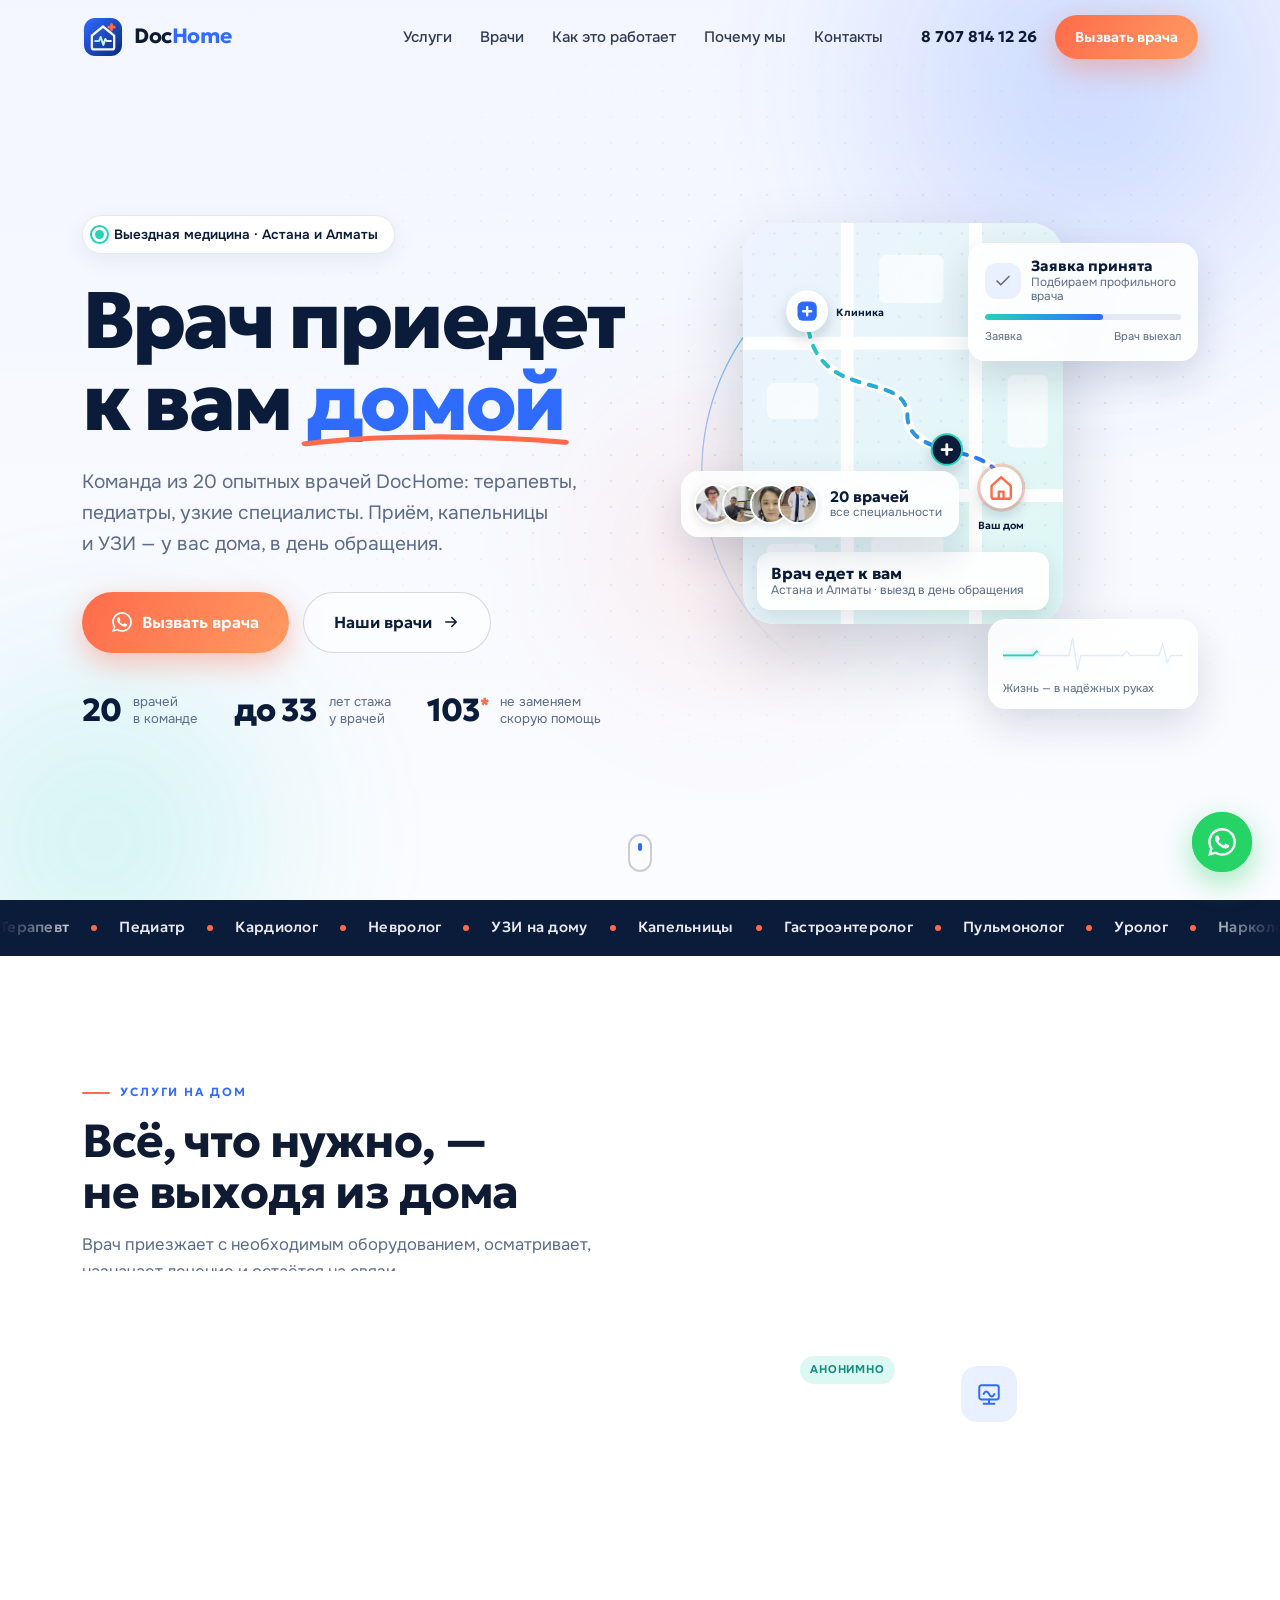
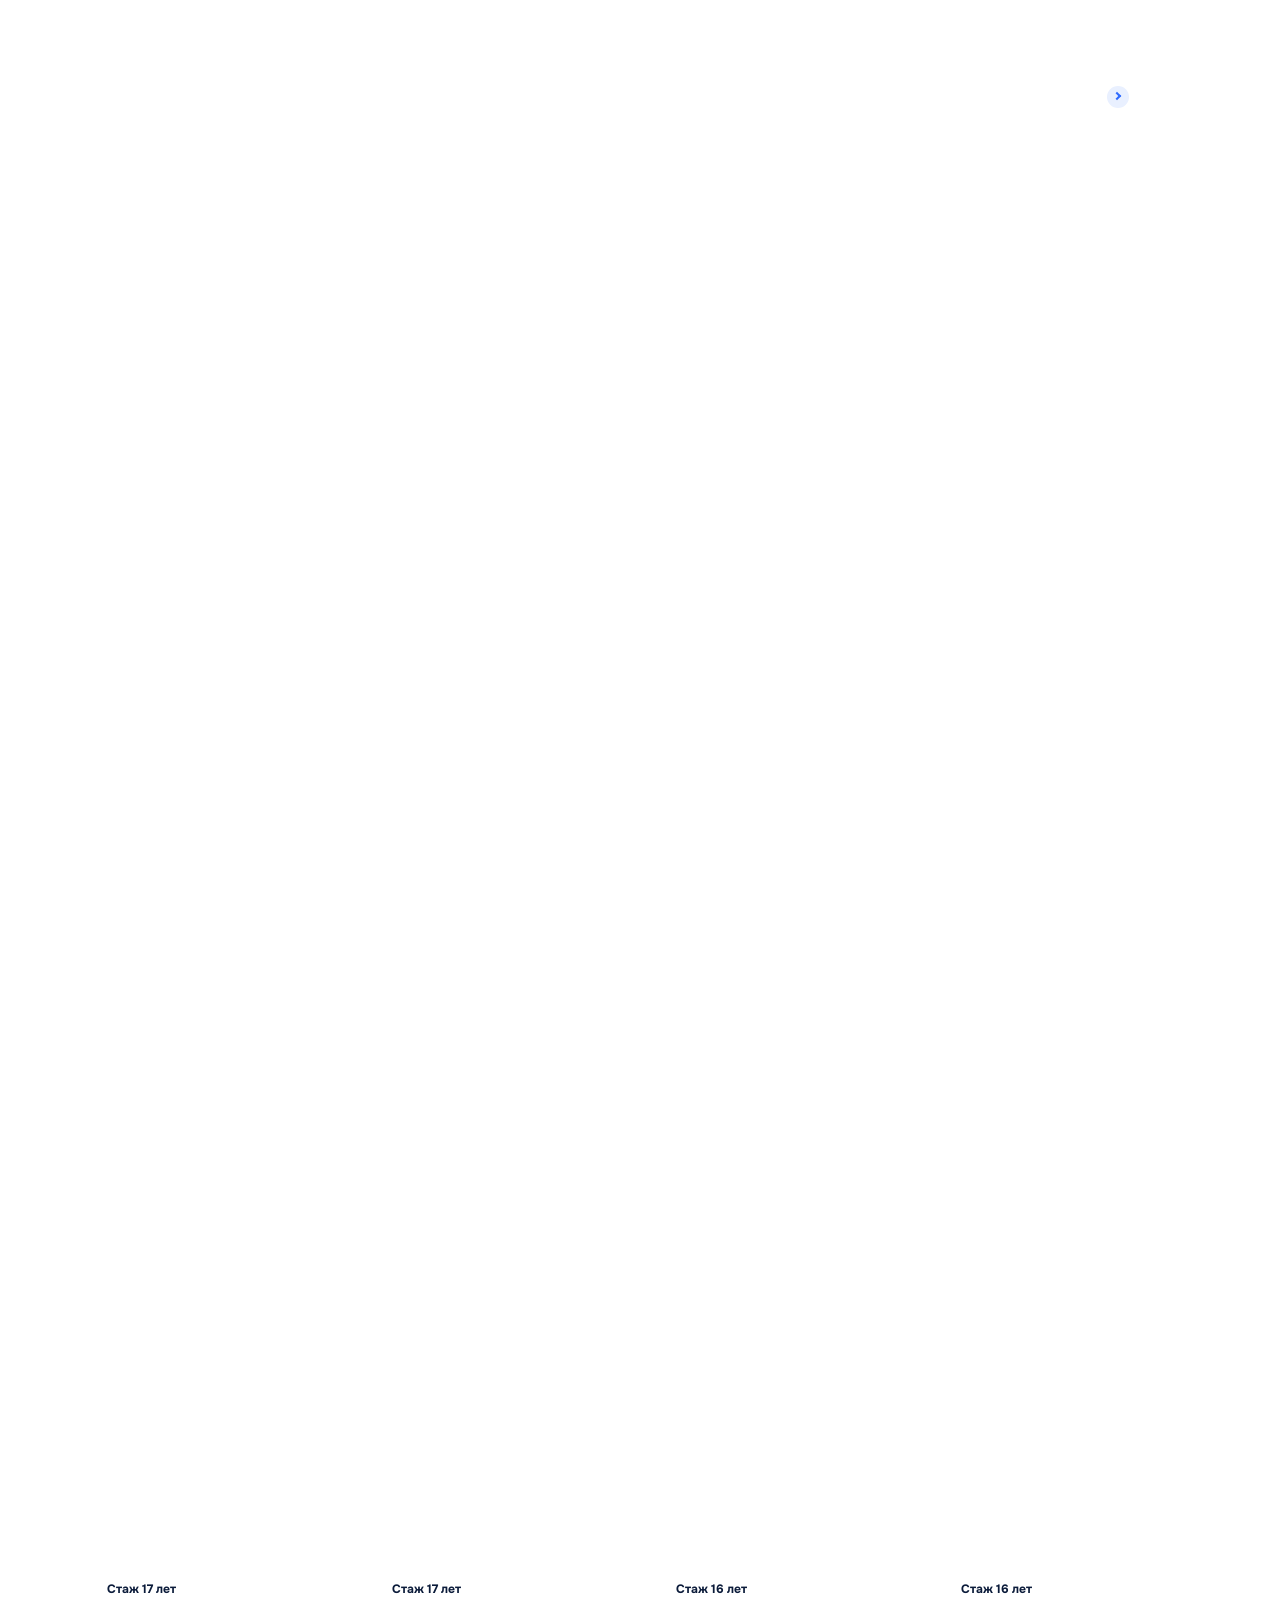
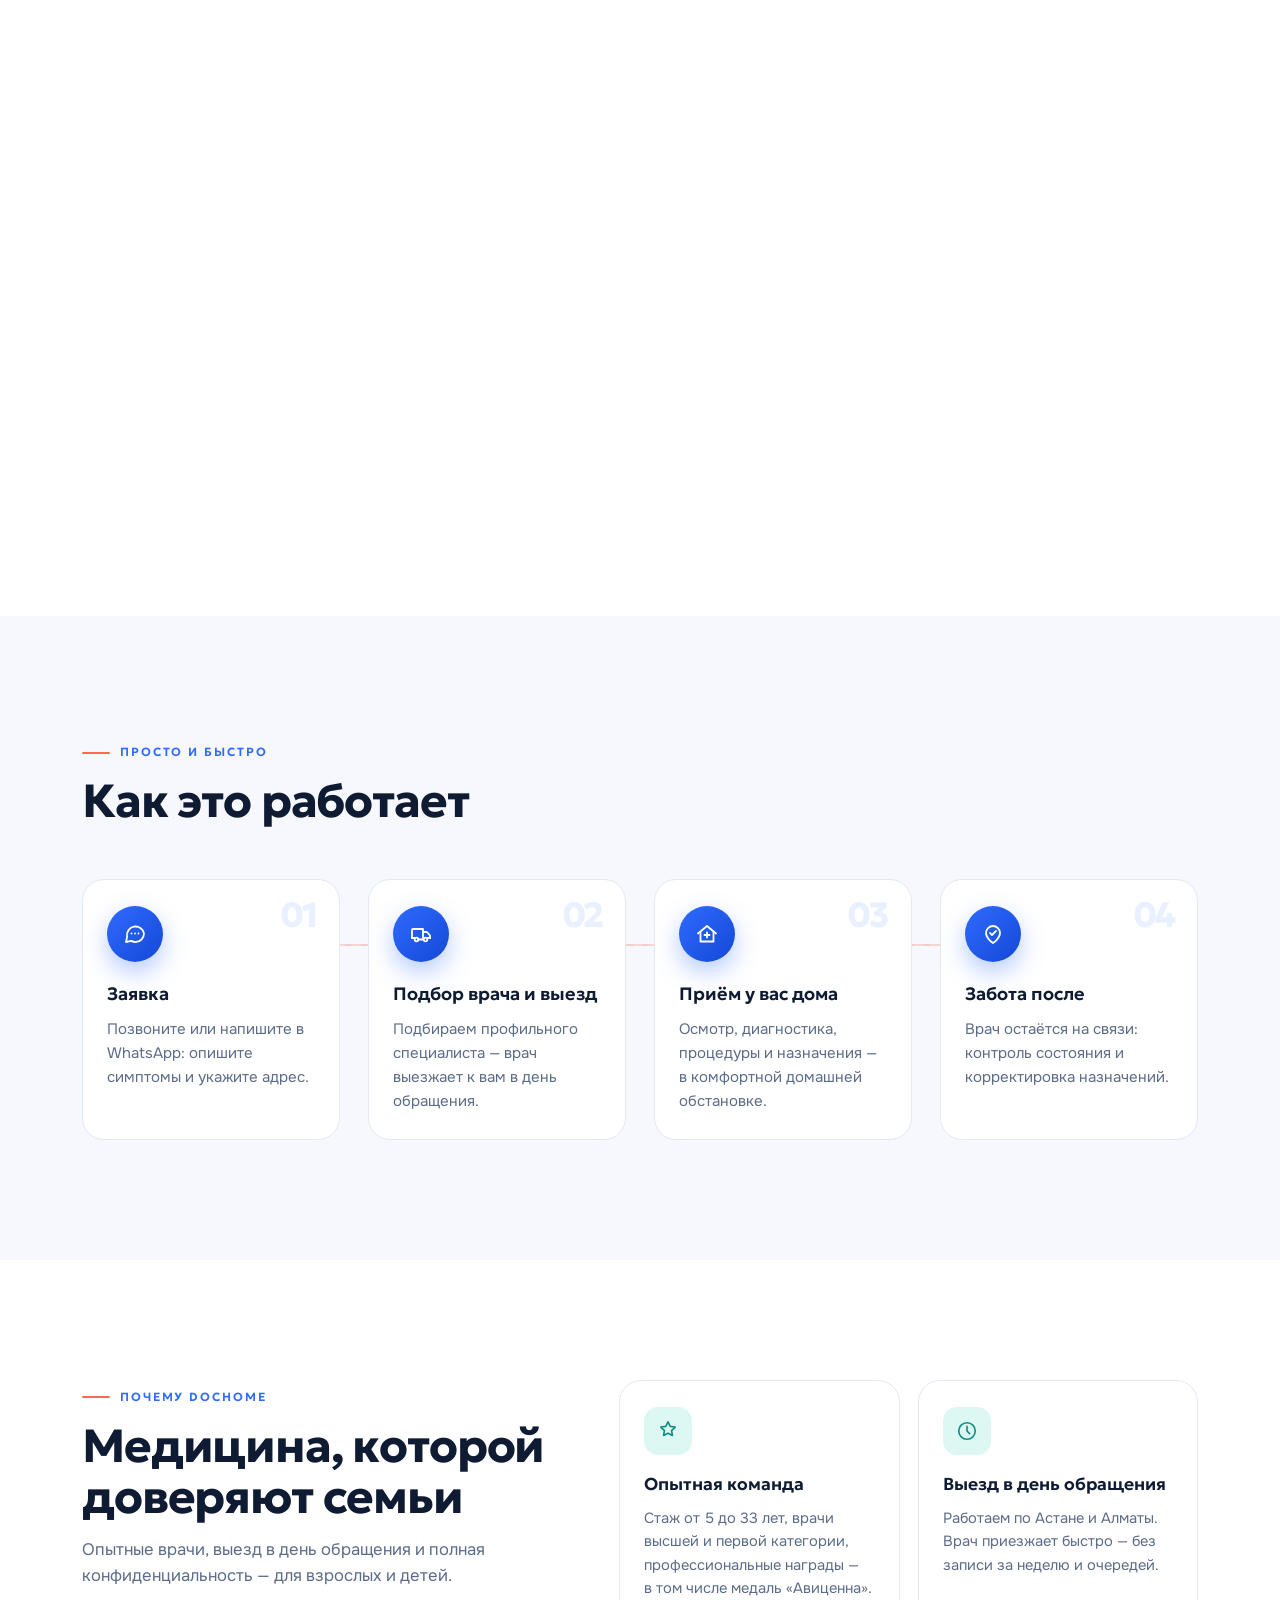
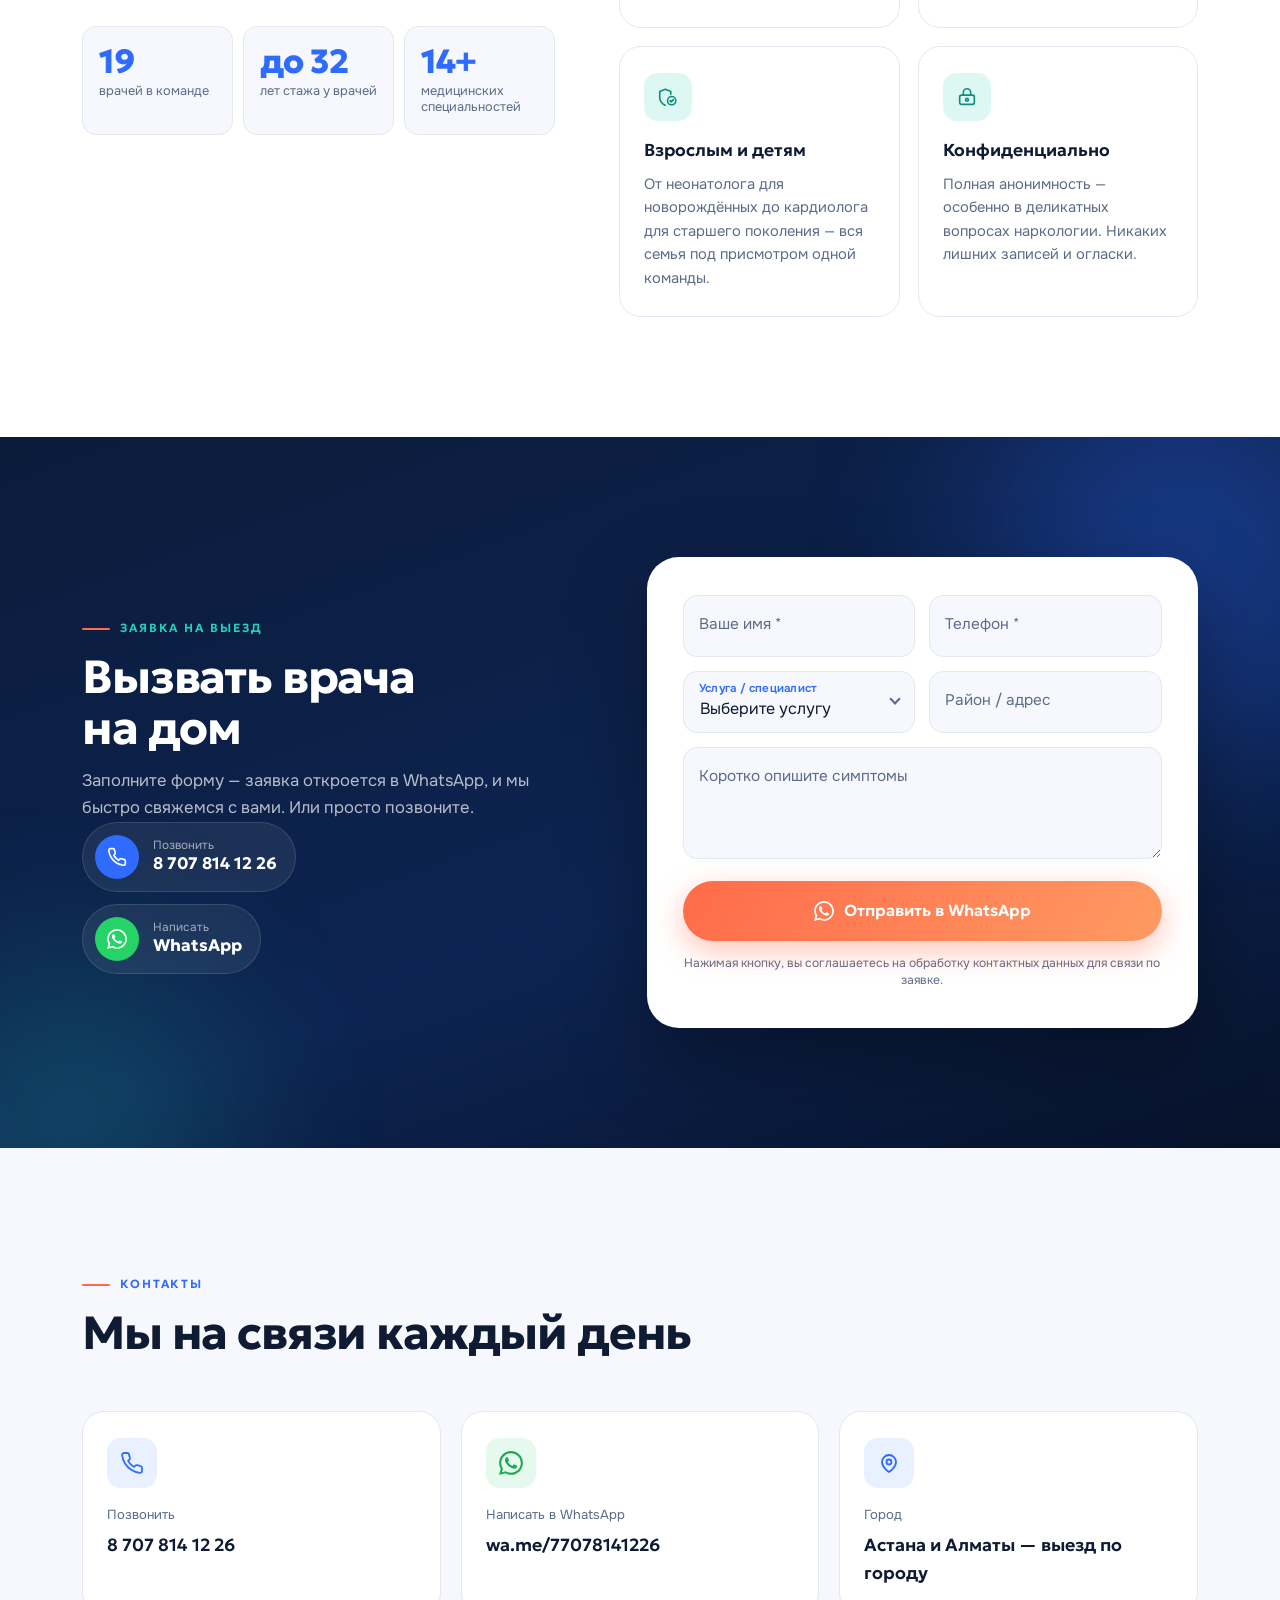
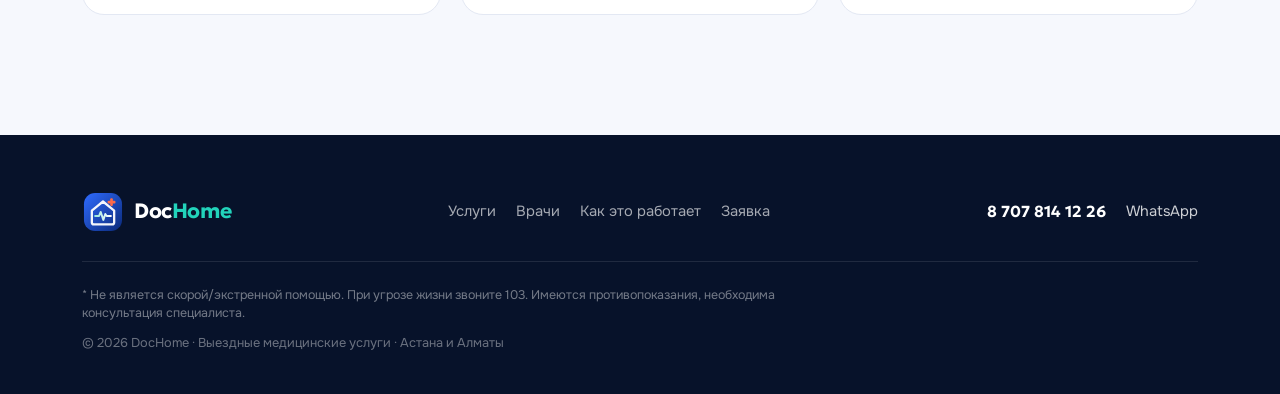
==== commit 4d90f21c: "Герой: иллюстрация маршрута вместо фото врача Co-Authored-By: Claude Fable 5.1 <noreply@anthropic.co" ====
--- a/index.html
+++ b/index.html
@@ -117,22 +117,62 @@
 
       <div class="hero-visual reveal d-2" id="heroVisual">
         <div class="hv-main parallax" data-depth="0.03">
-          <img src="assets/doctors/zhylkibaeva.webp" alt="Жылкибаева Бахыт Омарбековна — кардиолог, терапевт, стаж 33 года" width="640" height="800" fetchpriority="high">
+          <svg class="hv-map" viewBox="0 0 400 500" aria-hidden="true">
+            <defs>
+              <linearGradient id="mapBg" x1="0" y1="0" x2="1" y2="1"><stop offset="0" stop-color="#EEF3FF"/><stop offset="1" stop-color="#DDF8F3"/></linearGradient>
+              <linearGradient id="routeGrad" x1="0" y1="0" x2="1" y2="1"><stop offset="0" stop-color="#22D3BB"/><stop offset="1" stop-color="#2F6BFF"/></linearGradient>
+              <pattern id="mapGrid" width="26" height="26" patternUnits="userSpaceOnUse"><circle cx="13" cy="13" r="1.2" fill="#2F6BFF" opacity=".16"/></pattern>
+              <filter id="mapSh" x="-40%" y="-40%" width="180%" height="180%"><feDropShadow dx="0" dy="8" stdDeviation="8" flood-color="#0B1B3A" flood-opacity=".18"/></filter>
+            </defs>
+            <rect width="400" height="500" fill="url(#mapBg)"/>
+            <rect width="400" height="500" fill="url(#mapGrid)"/>
+            <g stroke="#fff" stroke-width="16" stroke-linecap="round">
+              <path d="M-20 150 H420"/><path d="M-20 340 H420"/><path d="M130 -20 V520"/><path d="M290 -20 V520"/>
+            </g>
+            <g fill="#fff" opacity=".7">
+              <rect x="30" y="200" width="64" height="44" rx="8"/><rect x="170" y="40" width="80" height="60" rx="8"/><rect x="330" y="190" width="50" height="90" rx="8"/><rect x="160" y="390" width="90" height="60" rx="8"/><rect x="30" y="400" width="60" height="60" rx="8"/>
+            </g>
+            <path id="routePath" d="M80 110 C 80 230, 205 180, 205 240 S 322 270, 322 330" fill="none" stroke="#fff" stroke-width="11" stroke-linecap="round"/>
+            <path class="route-dash" d="M80 110 C 80 230, 205 180, 205 240 S 322 270, 322 330" fill="none" stroke="url(#routeGrad)" stroke-width="5" stroke-linecap="round" stroke-dasharray="10 12"/>
+            <g transform="translate(80 110)" filter="url(#mapSh)">
+              <circle r="26" fill="#fff"/>
+              <rect x="-12" y="-12" width="24" height="24" rx="7" fill="#2F6BFF"/>
+              <path d="M-5 0h10M0 -5v10" stroke="#fff" stroke-width="3" stroke-linecap="round"/>
+            </g>
+            <text x="116" y="116" font-family="Geologica, Onest, sans-serif" font-size="13" font-weight="600" fill="#0B1B3A">Клиника</text>
+            <g transform="translate(322 330)">
+              <circle class="home-pulse" r="30" fill="#FF6B4A" opacity=".3"/>
+              <g filter="url(#mapSh)">
+                <circle r="26" fill="#fff"/>
+                <path d="M-12 -2 L0 -13 L12 -2 V11 a3 3 0 0 1 -3 3 H-9 a3 3 0 0 1 -3 -3 Z" fill="none" stroke="#FF6B4A" stroke-width="3" stroke-linejoin="round"/>
+                <path d="M-3 14 V5 h6 v9" fill="none" stroke="#FF6B4A" stroke-width="3" stroke-linejoin="round"/>
+              </g>
+            </g>
+            <text x="322" y="382" text-anchor="middle" font-family="Geologica, Onest, sans-serif" font-size="13" font-weight="600" fill="#0B1B3A">Ваш дом</text>
+            <g filter="url(#mapSh)">
+              <g>
+                <circle r="19" fill="#0B1B3A"/>
+                <circle r="19" fill="none" stroke="#22D3BB" stroke-width="2.5"/>
+                <path d="M-6 0h12M0 -6v12" stroke="#fff" stroke-width="3.5" stroke-linecap="round"/>
+                <animateMotion dur="6s" repeatCount="indefinite" calcMode="spline" keyTimes="0;1" keySplines=".45 0 .25 1"><mpath href="#routePath"/></animateMotion>
+              </g>
+            </g>
+          </svg>
           <div class="hv-main-cap">
-            <strong>Жылкибаева Бахыт</strong>
-            <span>Кардиолог · терапевт · стаж 33 года</span>
+            <strong>Врач едет к вам</strong>
+            <span>Астана и Алматы · выезд в день обращения</span>
           </div>
         </div>
 
         <div class="hv-card hv-route parallax float-a" data-depth="0.08">
           <div class="hv-route-head">
             <span class="hv-route-ico" aria-hidden="true">
-              <svg viewBox="0 0 24 24" width="18" height="18" fill="none" stroke="currentColor" stroke-width="2" stroke-linecap="round" stroke-linejoin="round"><path d="M3 16V8a1 1 0 0 1 1-1h10v9"/><path d="M14 10h4l3 3.5V16h-2"/><circle cx="7.5" cy="17.5" r="1.8"/><circle cx="16.5" cy="17.5" r="1.8"/><path d="M9.3 17.5h5.4"/></svg>
+              <svg viewBox="0 0 24 24" width="18" height="18" fill="none" stroke="currentColor" stroke-width="2.2" stroke-linecap="round" stroke-linejoin="round"><path d="M20 6L9 17l-5-5"/></svg>
             </span>
-            <div><strong>Врач в пути</strong><span>Выезд в день обращения</span></div>
+            <div><strong>Заявка принята</strong><span>Подбираем профильного врача</span></div>
           </div>
           <div class="hv-route-bar" aria-hidden="true"><i></i></div>
-          <div class="hv-route-foot"><span>Клиника</span><span>Ваш дом</span></div>
+          <div class="hv-route-foot"><span>Заявка</span><span>Врач выехал</span></div>
         </div>
 
         <div class="hv-card hv-ecg parallax float-b" data-depth="0.06">
@@ -145,12 +185,12 @@
 
         <div class="hv-card hv-team parallax float-c" data-depth="0.1">
           <div class="avatar-stack">
+            <img src="assets/doctors/zhylkibaeva.webp" alt="" width="40" height="40" loading="lazy">
             <img src="assets/doctors/isa.webp" alt="" width="40" height="40" loading="lazy">
             <img src="assets/doctors/iskandir.webp" alt="" width="40" height="40" loading="lazy">
             <img src="assets/doctors/sultanov.webp" alt="" width="40" height="40" loading="lazy">
-            <img src="assets/doctors/kairbekova.webp" alt="" width="40" height="40" loading="lazy">
-          </div>
-          <div><strong>+16 врачей</strong><span>все специальности</span></div>
+          </div>
+          <div><strong>20 врачей</strong><span>все специальности</span></div>
         </div>
 
         <div class="hv-ring" aria-hidden="true"></div>
--- a/styles.css
+++ b/styles.css
@@ -292,15 +292,24 @@
 .hv-main {
   position: absolute; left: 12%; top: 2%; width: 62%; aspect-ratio: 4 / 5;
   border-radius: var(--r-lg); overflow: hidden;
-  box-shadow: 0 30px 70px rgba(11,27,58,.22);
+  background: #EEF3FF;
+  box-shadow: 0 30px 70px rgba(11,27,58,.18);
   z-index: 2;
 }
-.hv-main img { width: 100%; height: 100%; object-fit: cover; transform: scale(1.02); transition: transform 1.2s var(--ease); }
-.hero-visual:hover .hv-main img { transform: scale(1.06); }
-.hv-main::after { content: ""; position: absolute; inset: 0; background: linear-gradient(to top, rgba(11,27,58,.78) 0%, transparent 48%); }
-.hv-main-cap { position: absolute; left: 20px; right: 20px; bottom: 18px; z-index: 1; color: #fff; display: flex; flex-direction: column; }
-.hv-main-cap strong { font-family: var(--font-display); font-size: 1.1rem; }
-.hv-main-cap span { font-size: .8rem; opacity: .85; }
+.hv-map { width: 100%; height: 100%; display: block; }
+.route-dash { animation: routeDash 1.1s linear infinite; }
+@keyframes routeDash { to { stroke-dashoffset: -22; } }
+.home-pulse { transform-box: fill-box; transform-origin: center; animation: homePulse 2.2s ease-out infinite; }
+@keyframes homePulse { 0% { transform: scale(.5); opacity: .45; } 100% { transform: scale(1.6); opacity: 0; } }
+.hv-main-cap {
+  position: absolute; left: 14px; right: 14px; bottom: 14px; z-index: 1;
+  display: flex; flex-direction: column; line-height: 1.25;
+  padding: 11px 14px; border-radius: 14px;
+  background: rgba(255,255,255,.9); backdrop-filter: blur(8px); -webkit-backdrop-filter: blur(8px);
+  box-shadow: 0 8px 24px rgba(11,27,58,.12);
+}
+.hv-main-cap strong { font-family: var(--font-display); font-size: 1rem; color: var(--navy); }
+.hv-main-cap span { font-size: .76rem; color: var(--muted); }
 
 .hv-card {
   position: absolute; z-index: 3;
@@ -322,14 +331,14 @@
 @keyframes route { 0% { transform: translateX(-100%); } 70%, 100% { transform: translateX(170%); } }
 .hv-route-foot { display: flex; justify-content: space-between; font-size: .7rem; color: var(--muted); margin-top: 8px; }
 
-.hv-ecg { left: 0; top: 44%; width: 210px; padding: 12px 14px 10px; }
+.hv-ecg { right: 0; bottom: 4%; width: 210px; padding: 12px 14px 10px; }
 .hv-ecg svg { width: 100%; height: 44px; display: block; }
 .hv-ecg span { display: block; font-size: .72rem; color: var(--muted); margin-top: 4px; }
 .ecg-base { fill: none; stroke: rgba(47,107,255,.15); stroke-width: 2; }
 .ecg-trace { fill: none; stroke: var(--mint); stroke-width: 2.4; stroke-linecap: round; stroke-linejoin: round; stroke-dasharray: 60 560; stroke-dashoffset: 620; animation: ecg 2.6s linear infinite; filter: drop-shadow(0 0 4px rgba(34,211,187,.7)); }
 @keyframes ecg { to { stroke-dashoffset: 0; } }
 
-.hv-team { right: 0; bottom: 14%; display: flex; align-items: center; gap: 12px; padding: 12px 16px 12px 12px; }
+.hv-team { left: 0; top: 50%; display: flex; align-items: center; gap: 12px; padding: 12px 16px 12px 12px; }
 .hv-team > div:last-child { display: flex; flex-direction: column; line-height: 1.2; }
 .hv-team strong { font-family: var(--font-display); font-size: .95rem; color: var(--navy); }
 .hv-team span { font-size: .74rem; color: var(--muted); }
@@ -357,10 +366,12 @@
 
 @media (max-width: 480px) {
   .hv-route { width: 190px; top: 2%; right: -6px; padding: 11px 12px; }
-  .hv-ecg { width: 170px; left: -6px; top: 33%; }
-  .hv-team { right: -4px; bottom: 6%; padding: 10px 14px 10px 10px; }
+  .hv-ecg { width: 150px; right: -6px; bottom: -5%; }
+  .hv-team > div:last-child span { display: none; }
+  .hv-team .avatar-stack img { width: 30px; height: 30px; margin-left: -12px; }
+  .hv-team { left: -4px; top: auto; bottom: -1%; padding: 10px 14px 10px 10px; }
   .hv-main-cap span { display: none; }
-  .hv-main-cap strong { font-size: 1rem; }
+  .hv-main-cap { left: 10px; right: 10px; bottom: 10px; padding: 9px 12px; }
 }
 
 .hero-scroll { display: none; position: absolute; left: 50%; bottom: 28px; width: 24px; height: 38px; border: 2px solid rgba(11,27,58,.2); border-radius: 14px; transform: translateX(-50%); }
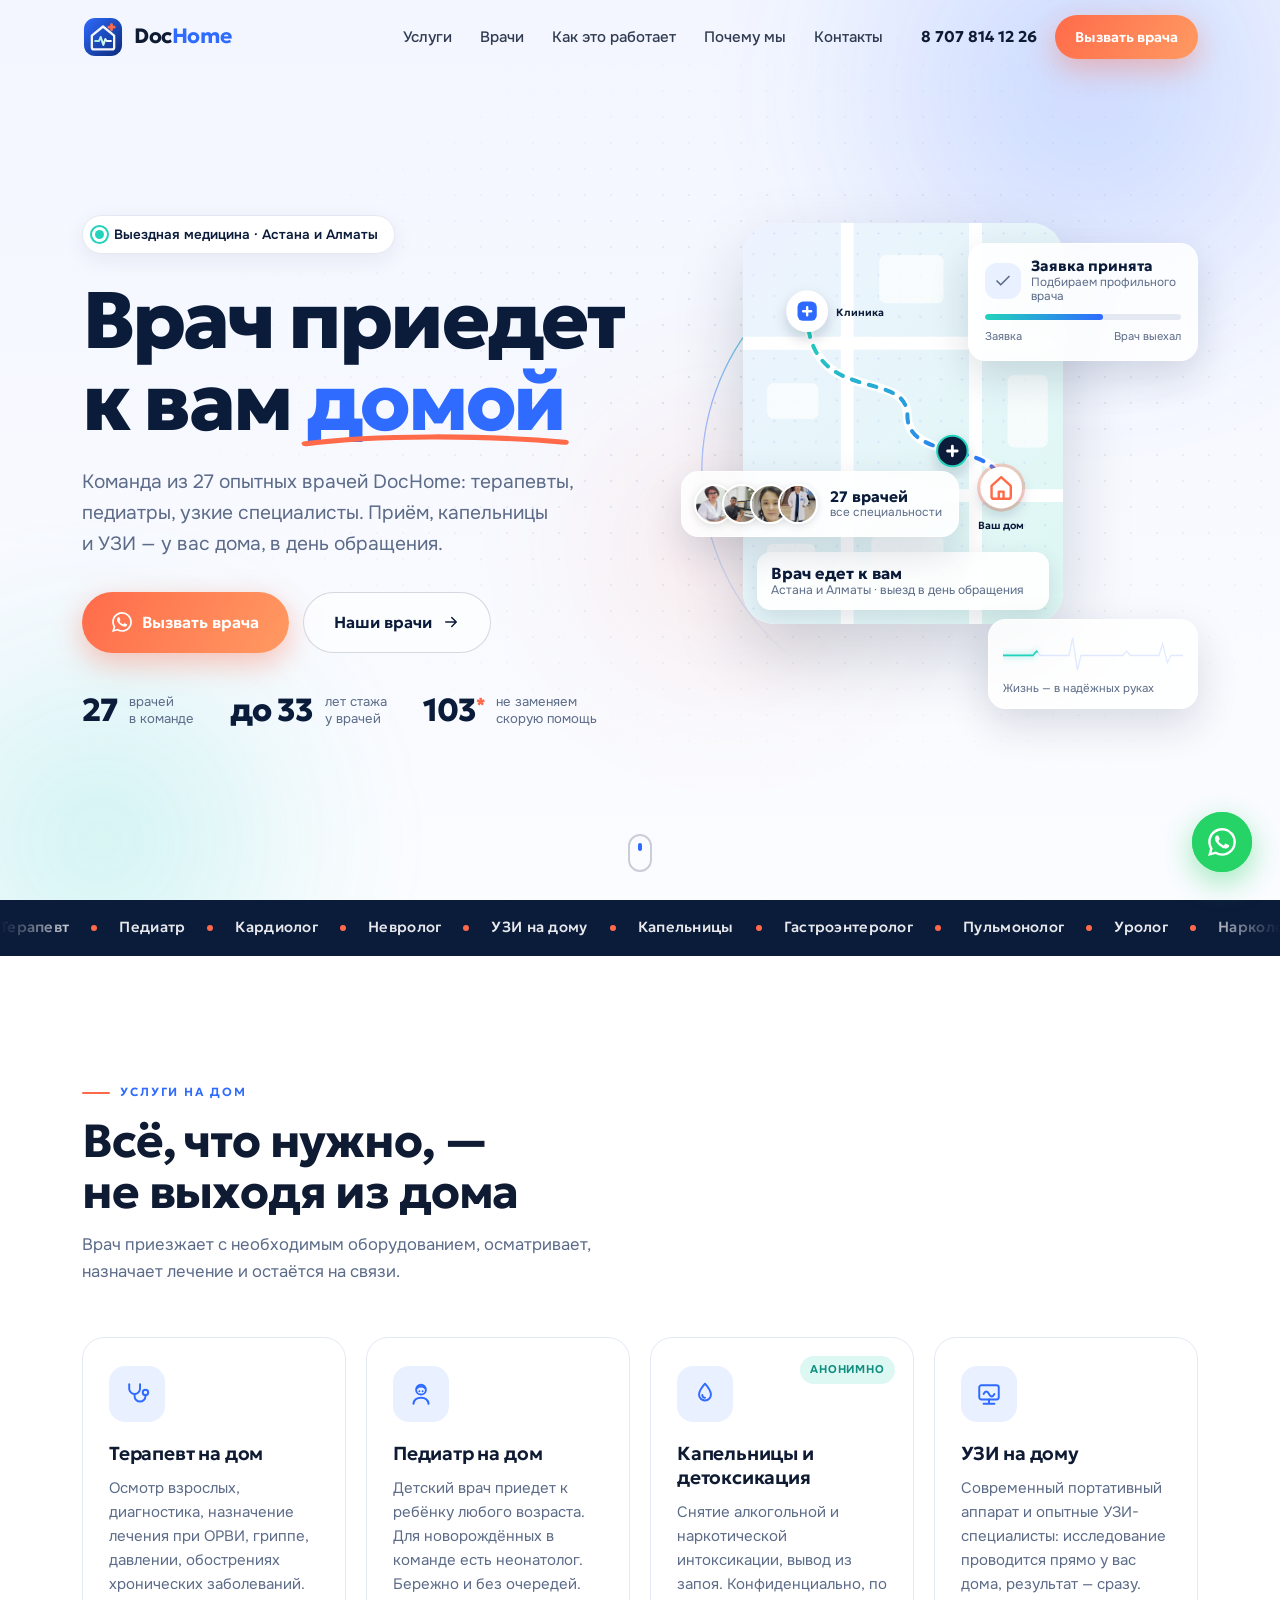
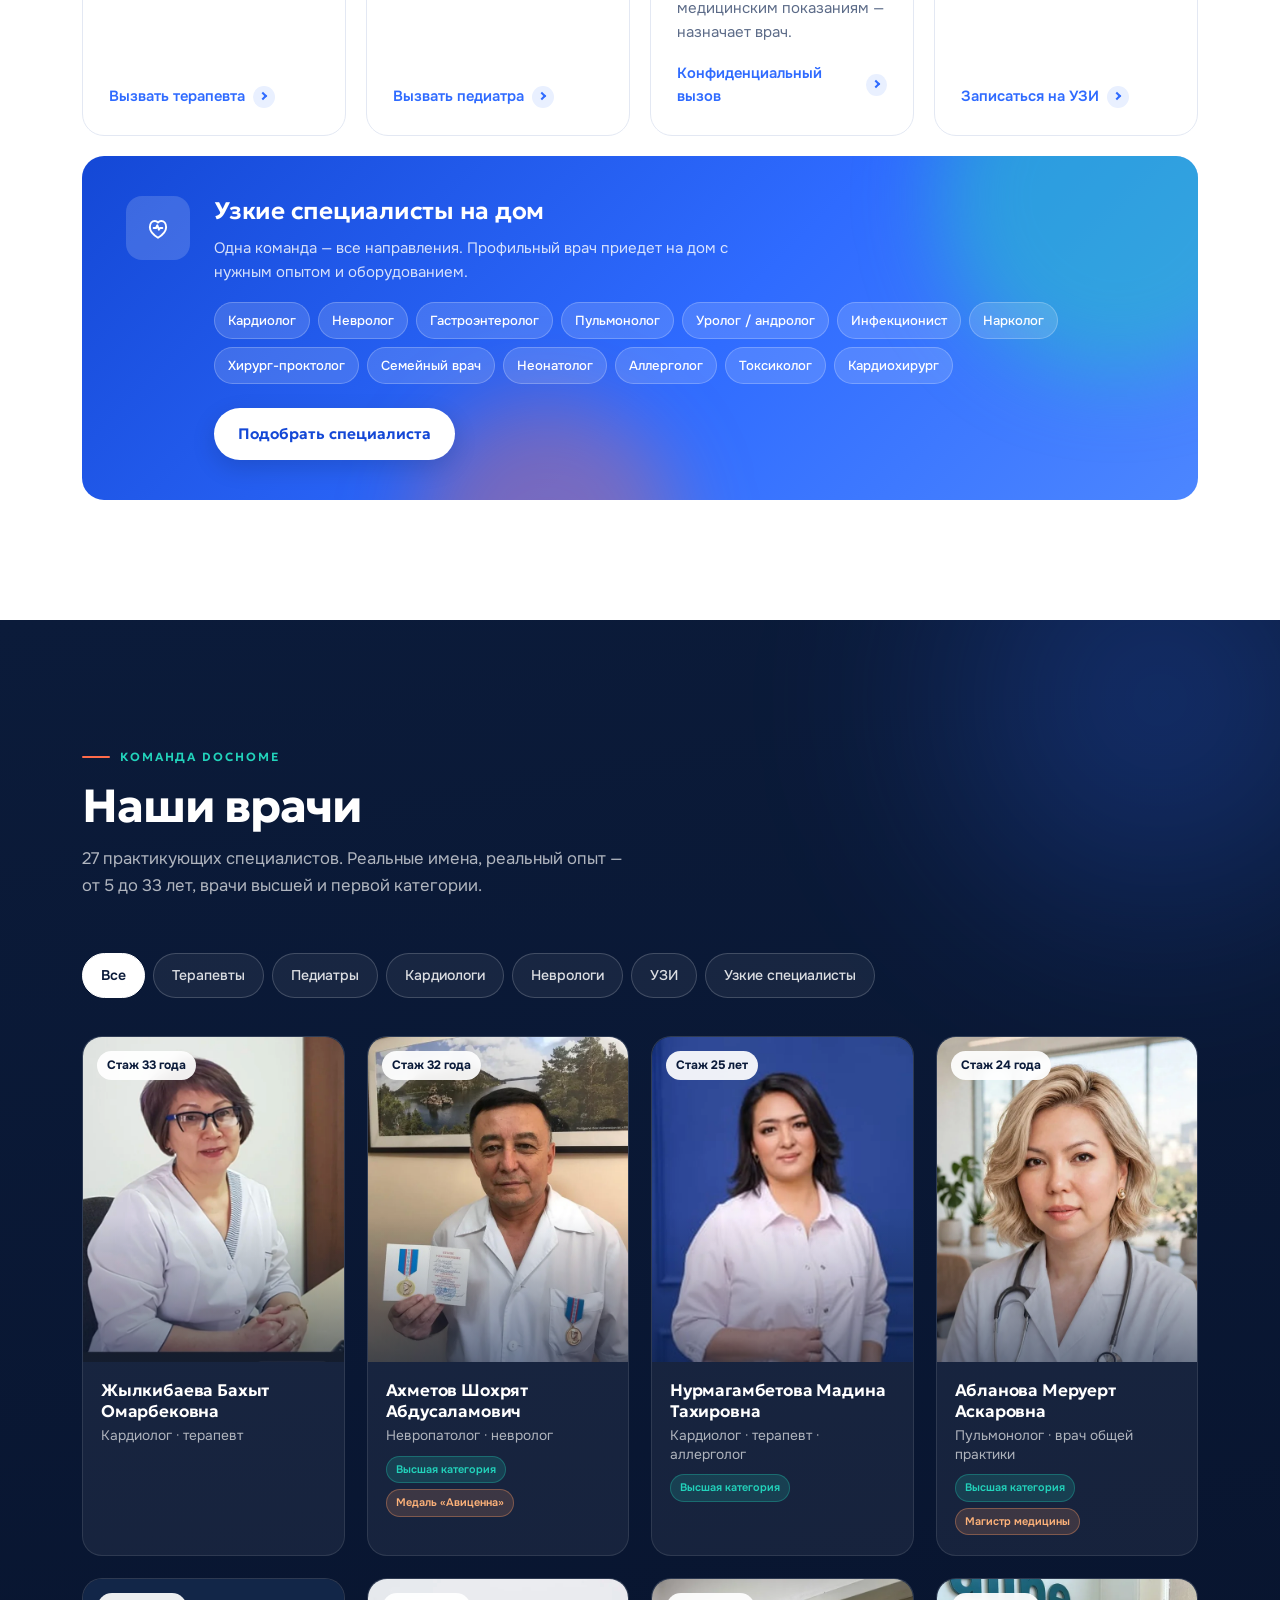
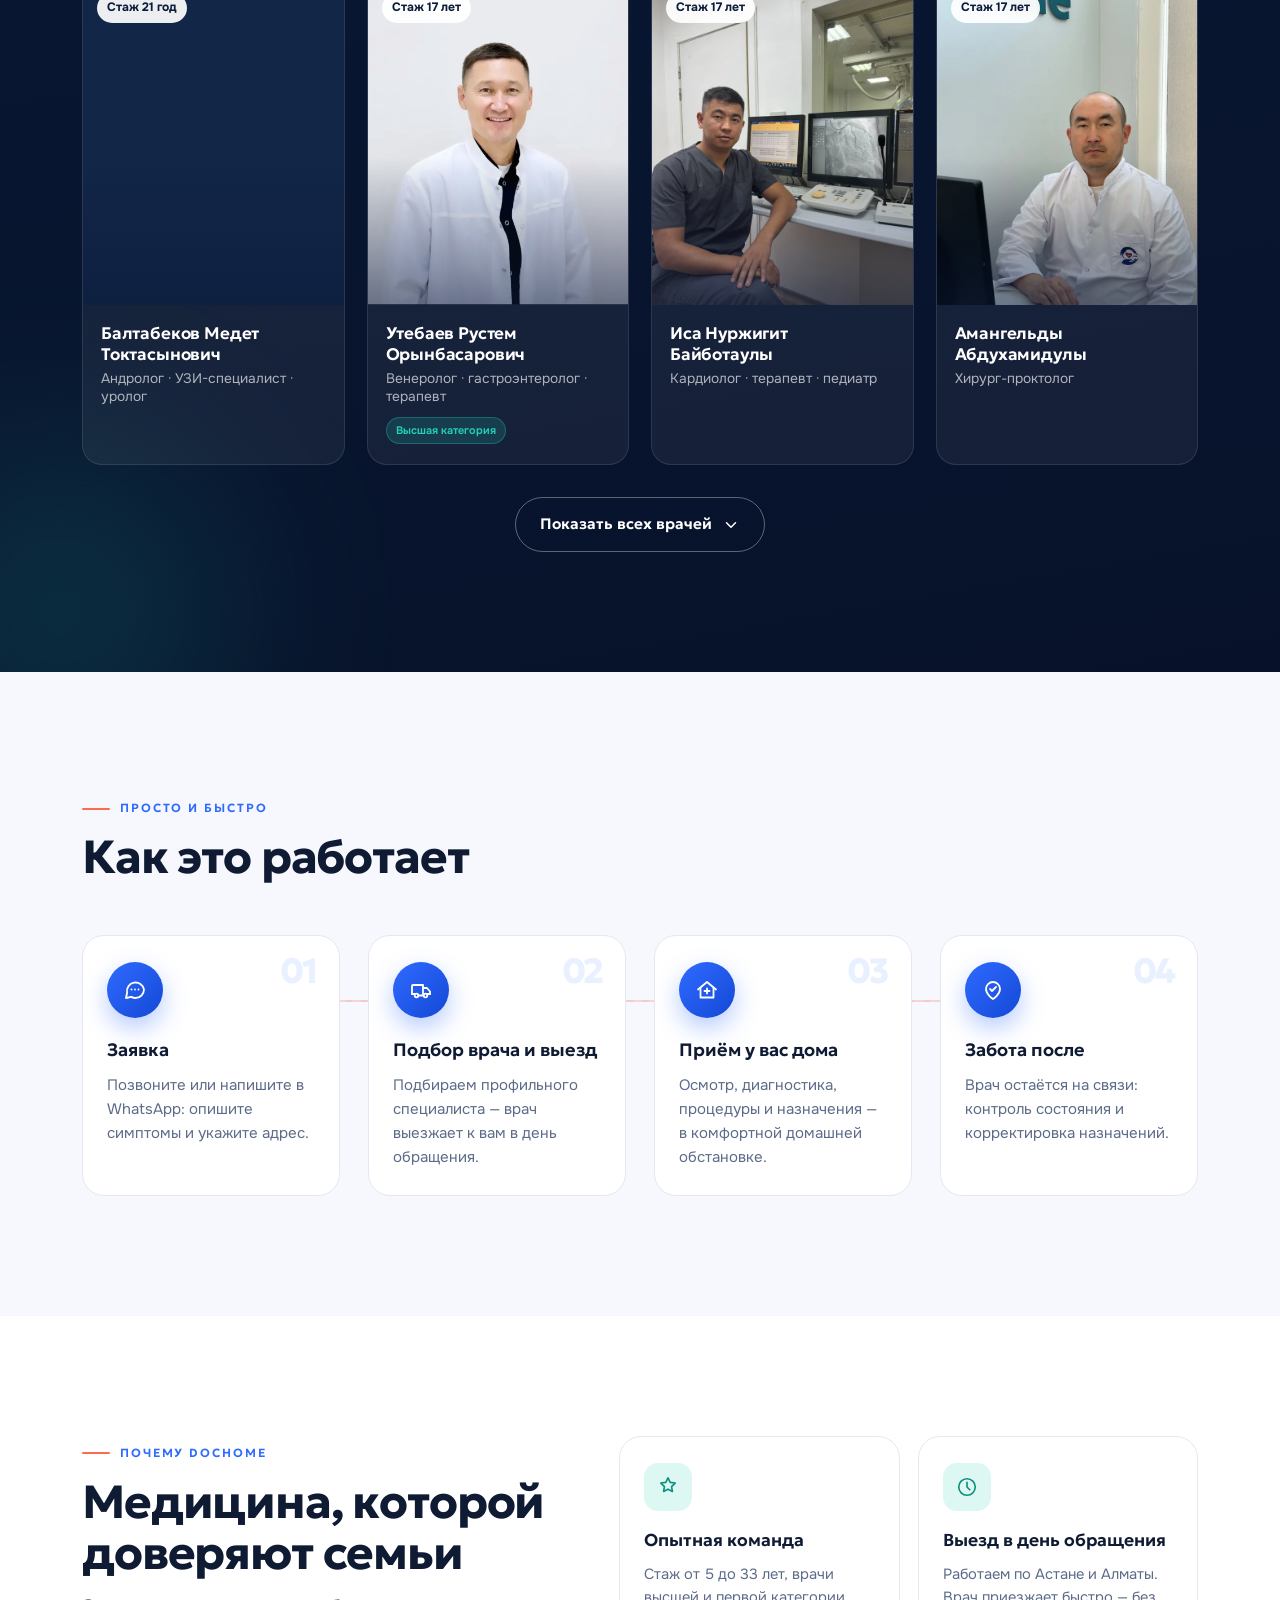
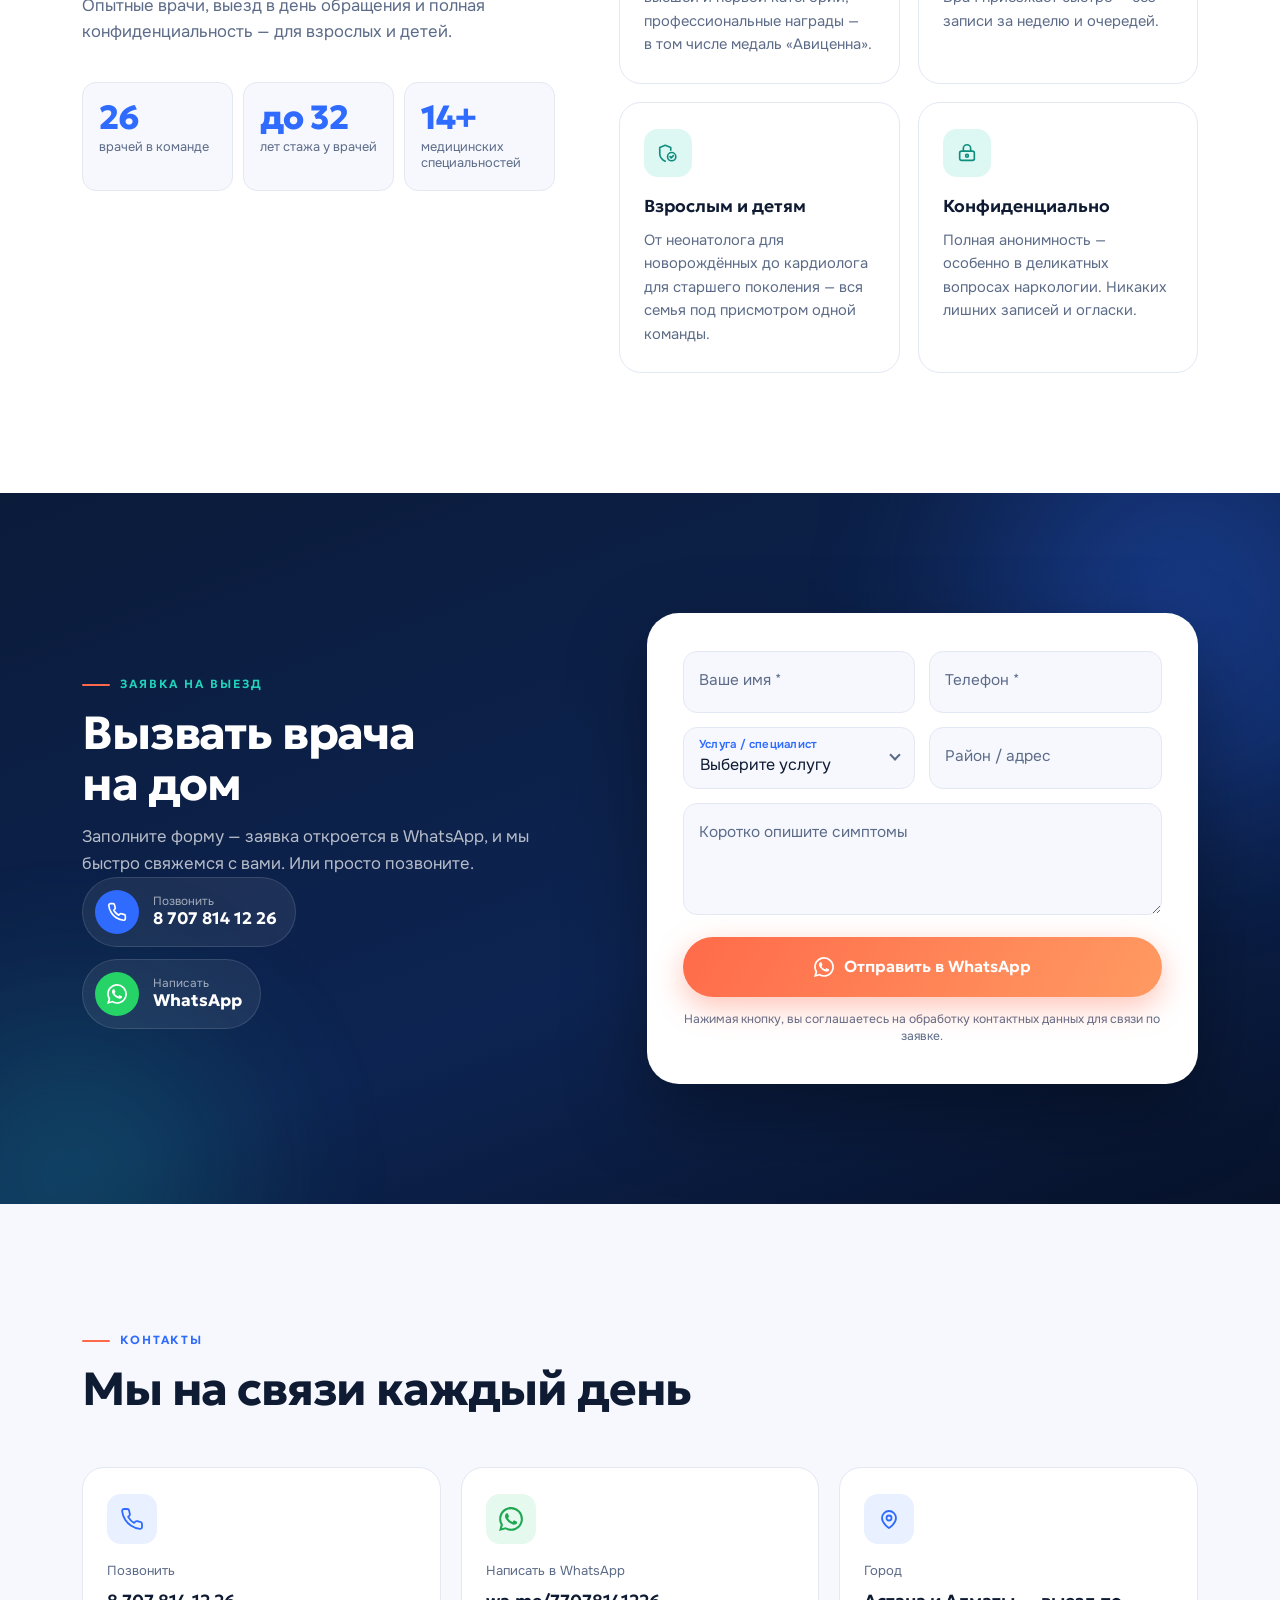
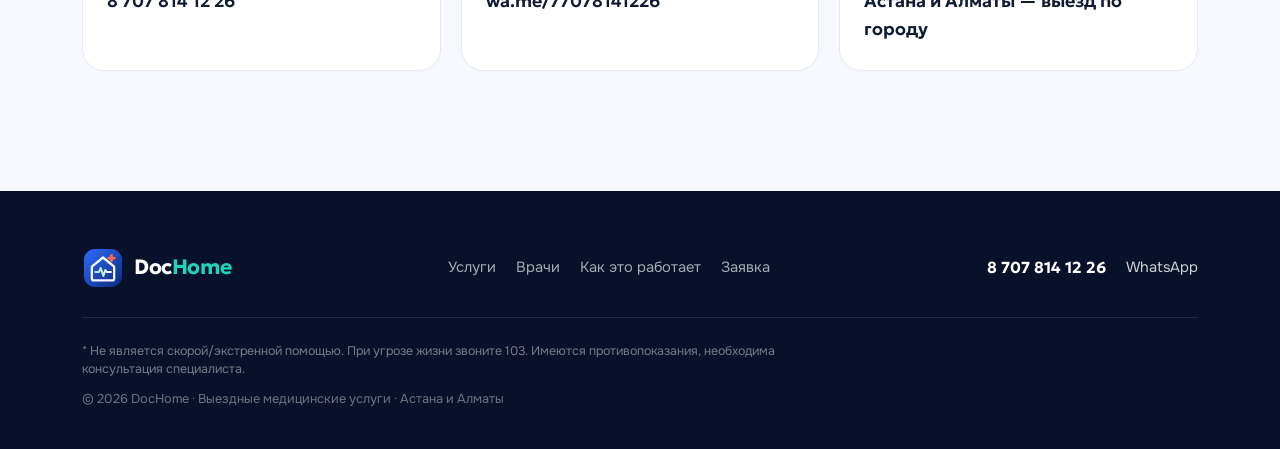
==== commit 48e0574a: "Врачи: +7 новых, обновлён Султанов, сортировка по стажу, 27 врачей Co-Authored-By: Claude Opus 5.5 <" ====
--- a/index.html
+++ b/index.html
@@ -5,19 +5,19 @@
   <meta name="viewport" content="width=device-width, initial-scale=1.0, viewport-fit=cover">
 
   <title>DocHome — вызов врача на дом в Астане и Алматы | Терапевт, педиатр, капельницы, УЗИ на дому</title>
-  <meta name="description" content="DocHome — выездная медицинская помощь на дому в Астане и Алматы: терапевт, педиатр, капельницы и детоксикация, УЗИ на дому, узкие специалисты. Команда из 20 опытных врачей, стаж до 33 лет. Выезд в день обращения. Звоните: 8 707 814 12 26.">
+  <meta name="description" content="DocHome — выездная медицинская помощь на дому в Астане и Алматы: терапевт, педиатр, капельницы и детоксикация, УЗИ на дому, узкие специалисты. Команда из 27 опытных врачей, стаж до 33 лет. Выезд в день обращения. Звоните: 8 707 814 12 26.">
   <meta name="theme-color" content="#0B1B3A">
 
   <!-- Open Graph -->
   <meta property="og:type" content="website">
   <meta property="og:site_name" content="DocHome">
   <meta property="og:title" content="DocHome — врач приедет к вам домой. Астана и Алматы">
-  <meta property="og:description" content="Терапевт, педиатр, капельницы, УЗИ и узкие специалисты — на дому. 20 опытных врачей, выезд в день обращения.">
+  <meta property="og:description" content="Терапевт, педиатр, капельницы, УЗИ и узкие специалисты — на дому. 27 опытных врачей, выезд в день обращения.">
   <meta property="og:image" content="assets/og-image.jpg">
   <meta property="og:locale" content="ru_RU">
   <meta name="twitter:card" content="summary_large_image">
   <meta name="twitter:title" content="DocHome — врач приедет к вам домой. Астана и Алматы">
-  <meta name="twitter:description" content="Выездная медицинская помощь: 20 опытных врачей, все специальности, выезд в день обращения.">
+  <meta name="twitter:description" content="Выездная медицинская помощь: 27 опытных врачей, все специальности, выезд в день обращения.">
   <meta name="twitter:image" content="assets/og-image.jpg">
 
   <link rel="icon" type="image/svg+xml" href="assets/favicon.svg">
@@ -96,7 +96,7 @@
           <span class="line"><span class="word reveal-up d-2">к&nbsp;вам</span> <span class="word word-accent reveal-up d-3">домой<svg class="underline" viewBox="0 0 220 24" preserveAspectRatio="none" aria-hidden="true"><path d="M4 16 C 60 4, 150 4, 216 14" fill="none" stroke="currentColor" stroke-width="7" stroke-linecap="round"/></svg></span></span>
         </h1>
 
-        <p class="hero-sub reveal d-3">Команда из 20 опытных врачей DocHome: терапевты, педиатры, узкие специалисты. Приём, капельницы и&nbsp;УЗИ&nbsp;— у&nbsp;вас дома, в&nbsp;день обращения.</p>
+        <p class="hero-sub reveal d-3">Команда из 27 опытных врачей DocHome: терапевты, педиатры, узкие специалисты. Приём, капельницы и&nbsp;УЗИ&nbsp;— у&nbsp;вас дома, в&nbsp;день обращения.</p>
 
         <div class="hero-cta reveal d-4">
           <a href="https://wa.me/77078141226" class="btn btn-coral btn-lg magnetic" target="_blank" rel="noopener">
@@ -109,7 +109,7 @@
         </div>
 
         <div class="hero-facts reveal d-5">
-          <div class="fact"><strong><span class="count" data-count="20">0</span></strong><span>врачей<br>в команде</span></div>
+          <div class="fact"><strong><span class="count" data-count="27">0</span></strong><span>врачей<br>в команде</span></div>
           <div class="fact"><strong>до <span class="count" data-count="33">0</span></strong><span>лет стажа<br>у врачей</span></div>
           <div class="fact"><strong>103<sup>*</sup></strong><span>не заменяем<br>скорую помощь</span></div>
         </div>
@@ -190,7 +190,7 @@
             <img src="assets/doctors/iskandir.webp" alt="" width="40" height="40" loading="lazy">
             <img src="assets/doctors/sultanov.webp" alt="" width="40" height="40" loading="lazy">
           </div>
-          <div><strong>20 врачей</strong><span>все специальности</span></div>
+          <div><strong>27 врачей</strong><span>все специальности</span></div>
         </div>
 
         <div class="hv-ring" aria-hidden="true"></div>
@@ -266,7 +266,7 @@
             <h3>Узкие специалисты на дом</h3>
             <p>Одна команда — все направления. Профильный врач приедет на дом с нужным опытом и&nbsp;оборудованием.</p>
             <ul class="spec-chips" aria-label="Специальности врачей">
-              <li>Кардиолог</li><li>Невролог</li><li>Гастроэнтеролог</li><li>Пульмонолог</li><li>Уролог / андролог</li><li>Инфекционист</li><li>Нарколог</li><li>Хирург-проктолог</li><li>Семейный врач</li><li>Неонатолог</li>
+              <li>Кардиолог</li><li>Невролог</li><li>Гастроэнтеролог</li><li>Пульмонолог</li><li>Уролог / андролог</li><li>Инфекционист</li><li>Нарколог</li><li>Хирург-проктолог</li><li>Семейный врач</li><li>Неонатолог</li><li>Аллерголог</li><li>Токсиколог</li><li>Кардиохирург</li>
             </ul>
             <a href="#zayavka" class="btn btn-white btn-md"><span>Подобрать специалиста</span></a>
           </div>
@@ -282,7 +282,7 @@
       <div class="section-head">
         <p class="eyebrow eyebrow-mint reveal">Команда DocHome</p>
         <h2 class="section-title reveal d-1">Наши врачи</h2>
-        <p class="section-sub reveal d-2">20 практикующих специалистов. Реальные имена, реальный опыт — от&nbsp;5&nbsp;до&nbsp;33&nbsp;лет, врачи высшей и&nbsp;первой категории.</p>
+        <p class="section-sub reveal d-2">27 практикующих специалистов. Реальные имена, реальный опыт — от&nbsp;5&nbsp;до&nbsp;33&nbsp;лет, врачи высшей и&nbsp;первой категории.</p>
       </div>
 
       <div class="doc-filter reveal" role="group" aria-label="Фильтр врачей по специальности" id="docFilter">
@@ -307,6 +307,16 @@
           <div class="doc-info"><h3>Ахметов Шохрят Абдусаламович</h3><p class="doc-spec">Невропатолог · невролог</p><div class="doc-badges"><span class="badge">Высшая категория</span><span class="badge badge-award">Медаль «Авиценна»</span></div></div>
         </article>
 
+        <article class="doc-card reveal" data-spec="kardiolog terapevt uzkie">
+          <div class="doc-photo"><img src="assets/doctors/nurmagambetova.webp" alt="Нурмагамбетова Мадина Тахировна — кардиолог, терапевт, аллерголог, стаж 25 лет" loading="lazy" decoding="async" width="640" height="800"><span class="doc-exp">Стаж 25 лет</span></div>
+          <div class="doc-info"><h3>Нурмагамбетова Мадина Тахировна</h3><p class="doc-spec">Кардиолог · терапевт · аллерголог</p><div class="doc-badges"><span class="badge">Высшая категория</span></div></div>
+        </article>
+
+        <article class="doc-card reveal" data-spec="terapevt uzkie">
+          <div class="doc-photo"><img src="assets/doctors/ablanova.webp" alt="Абланова Меруерт Аскаровна — пульмонолог, врач общей практики, стаж 24 года" loading="lazy" decoding="async" width="640" height="800"><span class="doc-exp">Стаж 24 года</span></div>
+          <div class="doc-info"><h3>Абланова Меруерт Аскаровна</h3><p class="doc-spec">Пульмонолог · врач общей практики</p><div class="doc-badges"><span class="badge">Высшая категория</span><span class="badge badge-award">Магистр медицины</span></div></div>
+        </article>
+
         <article class="doc-card reveal" data-spec="uzi uzkie">
           <div class="doc-photo"><img src="assets/doctors/baltabekov.webp" alt="Балтабеков Медет Токтасынович — андролог, УЗИ-специалист, уролог, стаж 21 год" loading="lazy" decoding="async" width="640" height="800"><span class="doc-exp">Стаж 21 год</span></div>
           <div class="doc-info"><h3>Балтабеков Медет Токтасынович</h3><p class="doc-spec">Андролог · УЗИ-специалист · уролог</p></div>
@@ -337,6 +347,11 @@
           <div class="doc-info"><h3>Хакимов Сардор Алишерович</h3><p class="doc-spec">Невропатолог</p></div>
         </article>
 
+        <article class="doc-card reveal" data-spec="kardiolog terapevt pediatr uzkie">
+          <div class="doc-photo"><img src="assets/doctors/sultanov.webp" alt="Султанов Достон Адильбекович — кардиолог, кардиохирург, терапевт, педиатр, семейный врач, стаж 15 лет" loading="lazy" decoding="async" width="640" height="800"><span class="doc-exp">Стаж 15 лет</span></div>
+          <div class="doc-info"><h3>Султанов Достон Адильбекович</h3><p class="doc-spec">Кардиолог · кардиохирург · терапевт · педиатр · семейный врач</p></div>
+        </article>
+
         <article class="doc-card reveal" data-spec="nevrolog terapevt pediatr">
           <div class="doc-photo"><img src="assets/doctors/adambek.webp" alt="Адамбек Жансая Адамбековна — невропатолог, семейный врач, терапевт, педиатр, стаж 13 лет" loading="lazy" decoding="async" width="640" height="800"><span class="doc-exp">Стаж 13 лет</span></div>
           <div class="doc-info"><h3>Адамбек Жансая Адамбековна</h3><p class="doc-spec">Невропатолог · семейный врач · терапевт · педиатр</p></div>
@@ -352,21 +367,31 @@
           <div class="doc-info"><h3>Искандир Айнур Азатовна</h3><p class="doc-spec">Педиатр · неонатолог</p></div>
         </article>
 
-        <article class="doc-card reveal" data-spec="kardiolog terapevt pediatr">
-          <div class="doc-photo"><img src="assets/doctors/sultanov.webp" alt="Султанов Достон Адильбекович — кардиолог, терапевт, педиатр, семейный врач, стаж 12 лет" loading="lazy" decoding="async" width="640" height="800"><span class="doc-exp">Стаж 12 лет</span></div>
-          <div class="doc-info"><h3>Султанов Достон Адильбекович</h3><p class="doc-spec">Кардиолог · терапевт · педиатр · семейный врач</p></div>
-        </article>
-
         <article class="doc-card reveal" data-spec="uzi">
           <div class="doc-photo"><img src="assets/doctors/venera.webp" alt="Венера Бектурсын — врач УЗИ, стаж 12 лет" loading="lazy" decoding="async" width="640" height="800"><span class="doc-exp">Стаж 12 лет</span></div>
           <div class="doc-info"><h3>Венера Бектурсын</h3><p class="doc-spec">Врач УЗИ</p></div>
         </article>
 
+        <article class="doc-card reveal" data-spec="pediatr uzkie">
+          <div class="doc-photo"><img src="assets/doctors/altybaeva.webp" alt="Алтыбаева Нурбикеш Сейлханқызы — педиатр, токсиколог, стаж 12 лет" loading="lazy" decoding="async" width="640" height="800"><span class="doc-exp">Стаж 12 лет</span></div>
+          <div class="doc-info"><h3>Алтыбаева Нурбикеш Сейлханқызы</h3><p class="doc-spec">Педиатр · токсиколог</p><div class="doc-badges"><span class="badge">Вторая категория</span></div></div>
+        </article>
+
+        <article class="doc-card reveal" data-spec="terapevt pediatr uzkie">
+          <div class="doc-photo"><img src="assets/doctors/nurlybekova.webp" alt="Нурлыбекова Молдир Саматовна — гастроэнтеролог, педиатр, терапевт, стаж 12 лет" loading="lazy" decoding="async" width="640" height="800"><span class="doc-exp">Стаж 12 лет</span></div>
+          <div class="doc-info"><h3>Нурлыбекова Молдир Саматовна</h3><p class="doc-spec">Гастроэнтеролог · педиатр · терапевт</p></div>
+        </article>
+
         <article class="doc-card reveal" data-spec="terapevt uzkie">
           <div class="doc-photo"><img src="assets/doctors/kudaibergenova.webp" alt="Кудайбергенова Гаухар Манапбайкызы — пульмонолог, терапевт, детский пульмонолог, стаж 11 лет" loading="lazy" decoding="async" width="640" height="800"><span class="doc-exp">Стаж 11 лет</span></div>
           <div class="doc-info"><h3>Кудайбергенова Гаухар Манапбайкызы</h3><p class="doc-spec">Пульмонолог · терапевт · детский пульмонолог</p></div>
         </article>
 
+        <article class="doc-card reveal" data-spec="terapevt">
+          <div class="doc-photo"><img src="assets/doctors/omirzakov.webp" alt="Омирзаков Дархан — врач скорой медицинской помощи, стаж 11 лет" loading="lazy" decoding="async" width="640" height="800"><span class="doc-exp">Стаж 11 лет</span></div>
+          <div class="doc-info"><h3>Омирзаков Дархан</h3><p class="doc-spec">Врач скорой медицинской помощи</p></div>
+        </article>
+
         <article class="doc-card reveal" data-spec="terapevt uzkie">
           <div class="doc-photo"><img src="assets/doctors/toktaev.webp" alt="Тоқтаев Мұхтар Сәбитқанұлы — нарколог, терапевт, стаж 10 лет" loading="lazy" decoding="async" width="640" height="800"><span class="doc-exp">Стаж 10 лет</span></div>
           <div class="doc-info"><h3>Тоқтаев Мұхтар Сәбитқанұлы</h3><p class="doc-spec">Нарколог · терапевт</p></div>
@@ -377,6 +402,11 @@
           <div class="doc-info"><h3>Талдыбаев Нурганат Тургалдиевич</h3><p class="doc-spec">Терапевт · педиатр</p></div>
         </article>
 
+        <article class="doc-card reveal" data-spec="">
+          <div class="doc-photo"><img src="assets/doctors/rozmatov.webp" alt="Розматов Нуриддин Зухриддинович — врач, стаж 10 лет" loading="lazy" decoding="async" width="640" height="800"><span class="doc-exp">Стаж 10 лет</span></div>
+          <div class="doc-info"><h3>Розматов Нуриддин Зухриддинович</h3><p class="doc-spec">Врач</p><div class="doc-badges"><span class="badge">Вторая категория</span></div></div>
+        </article>
+
         <article class="doc-card reveal" data-spec="terapevt pediatr">
           <div class="doc-photo"><img src="assets/doctors/derbesaly.webp" alt="Дербесалы Багдаулет Жанарбекулы — терапевт, педиатр, стаж 9 лет" loading="lazy" decoding="async" width="640" height="800"><span class="doc-exp">Стаж 9 лет</span></div>
           <div class="doc-info"><h3>Дербесалы Багдаулет Жанарбекулы</h3><p class="doc-spec">Терапевт · педиатр</p></div>
@@ -395,6 +425,11 @@
         <article class="doc-card reveal" data-spec="terapevt pediatr">
           <div class="doc-photo"><img src="assets/doctors/kartbaev.webp" alt="Қартбаев Руслан Кенжебекұлы — терапевт, педиатр, стаж 5 лет" loading="lazy" decoding="async" width="640" height="800"><span class="doc-exp">Стаж 5 лет</span></div>
           <div class="doc-info"><h3>Қартбаев Руслан Кенжебекұлы</h3><p class="doc-spec">Терапевт · педиатр</p></div>
+        </article>
+
+        <article class="doc-card reveal" data-spec="pediatr">
+          <div class="doc-photo"><img src="assets/doctors/ergali.webp" alt="Ерғали Шерхан Ерғалиұлы — педиатр" loading="lazy" decoding="async" width="640" height="800"></div>
+          <div class="doc-info"><h3>Ерғали Шерхан Ерғалиұлы</h3><p class="doc-spec">Педиатр</p><div class="doc-badges"><span class="badge">Вторая категория</span></div></div>
         </article>
 
       </div>
@@ -469,7 +504,7 @@
 
           <div class="counters reveal d-3">
             <div class="counter">
-              <strong><span class="count" data-count="20">0</span></strong>
+              <strong><span class="count" data-count="27">0</span></strong>
               <span>врачей в команде</span>
             </div>
             <div class="counter">
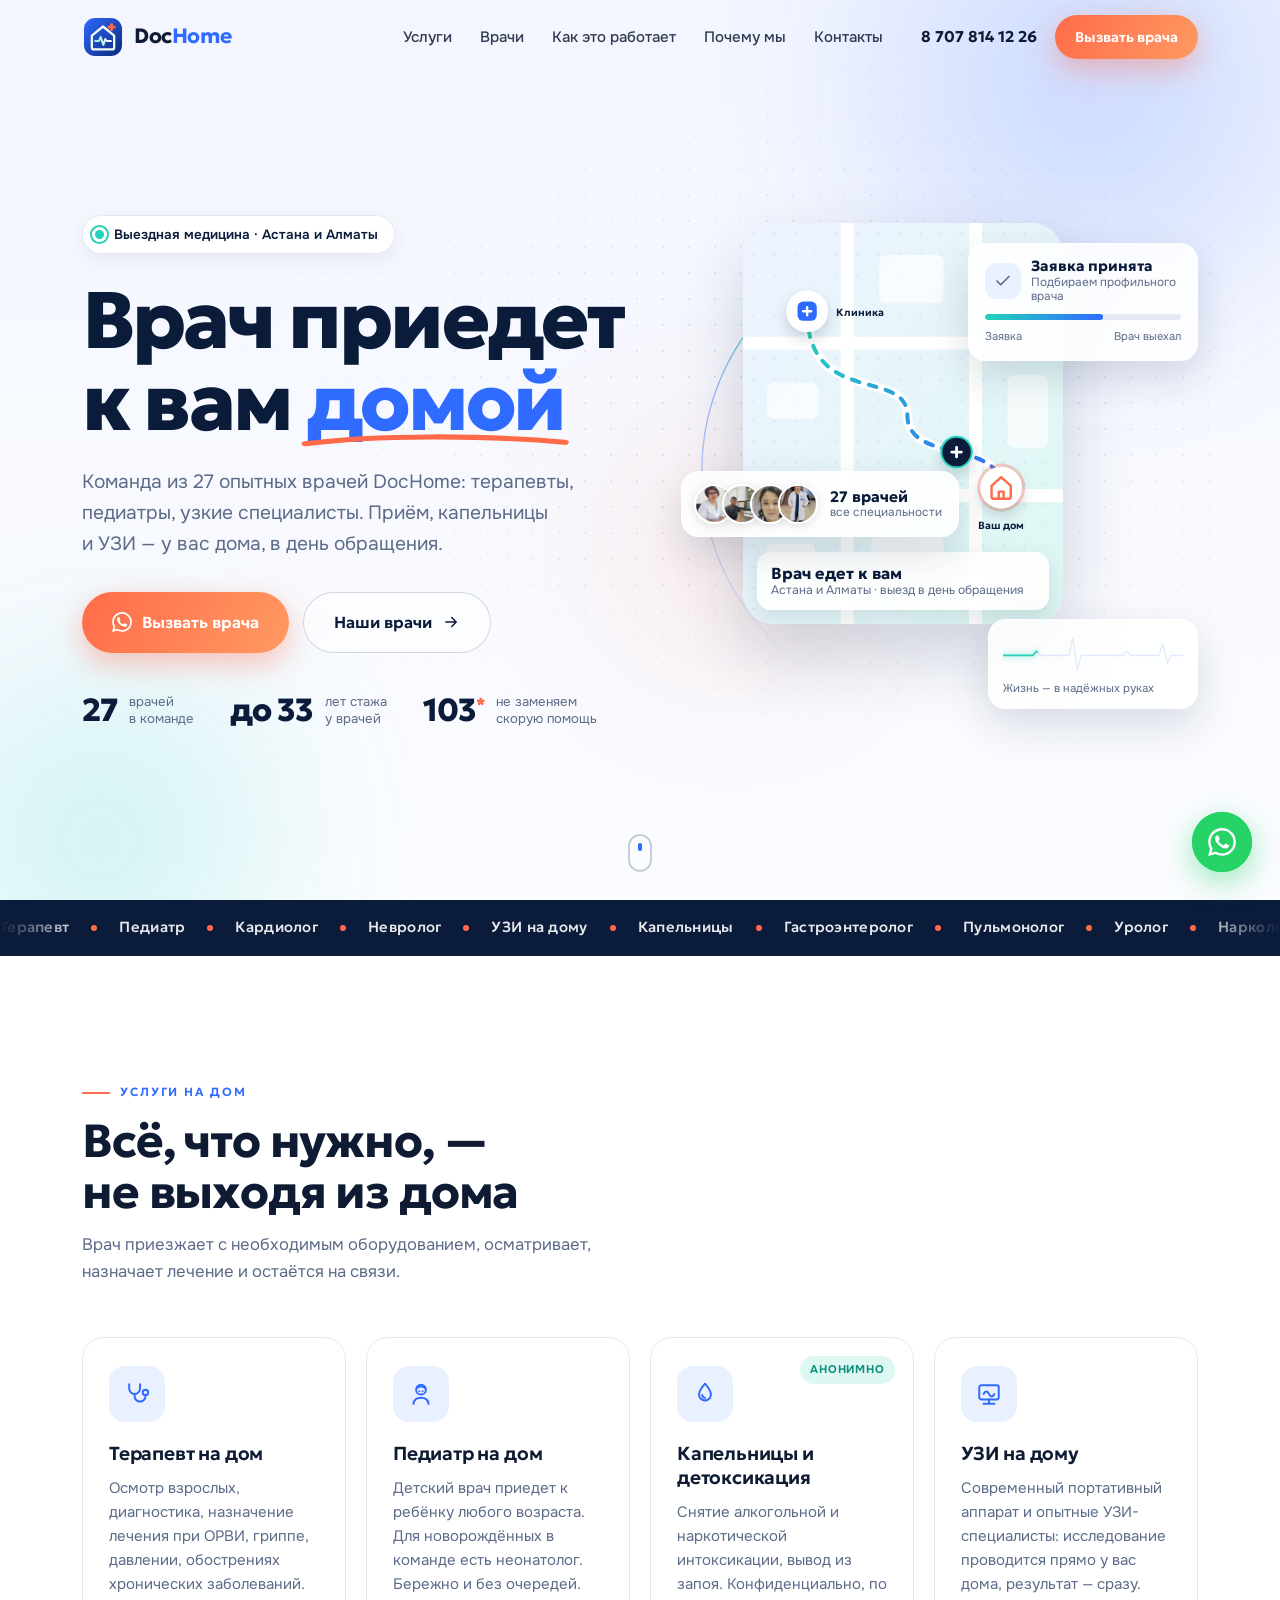
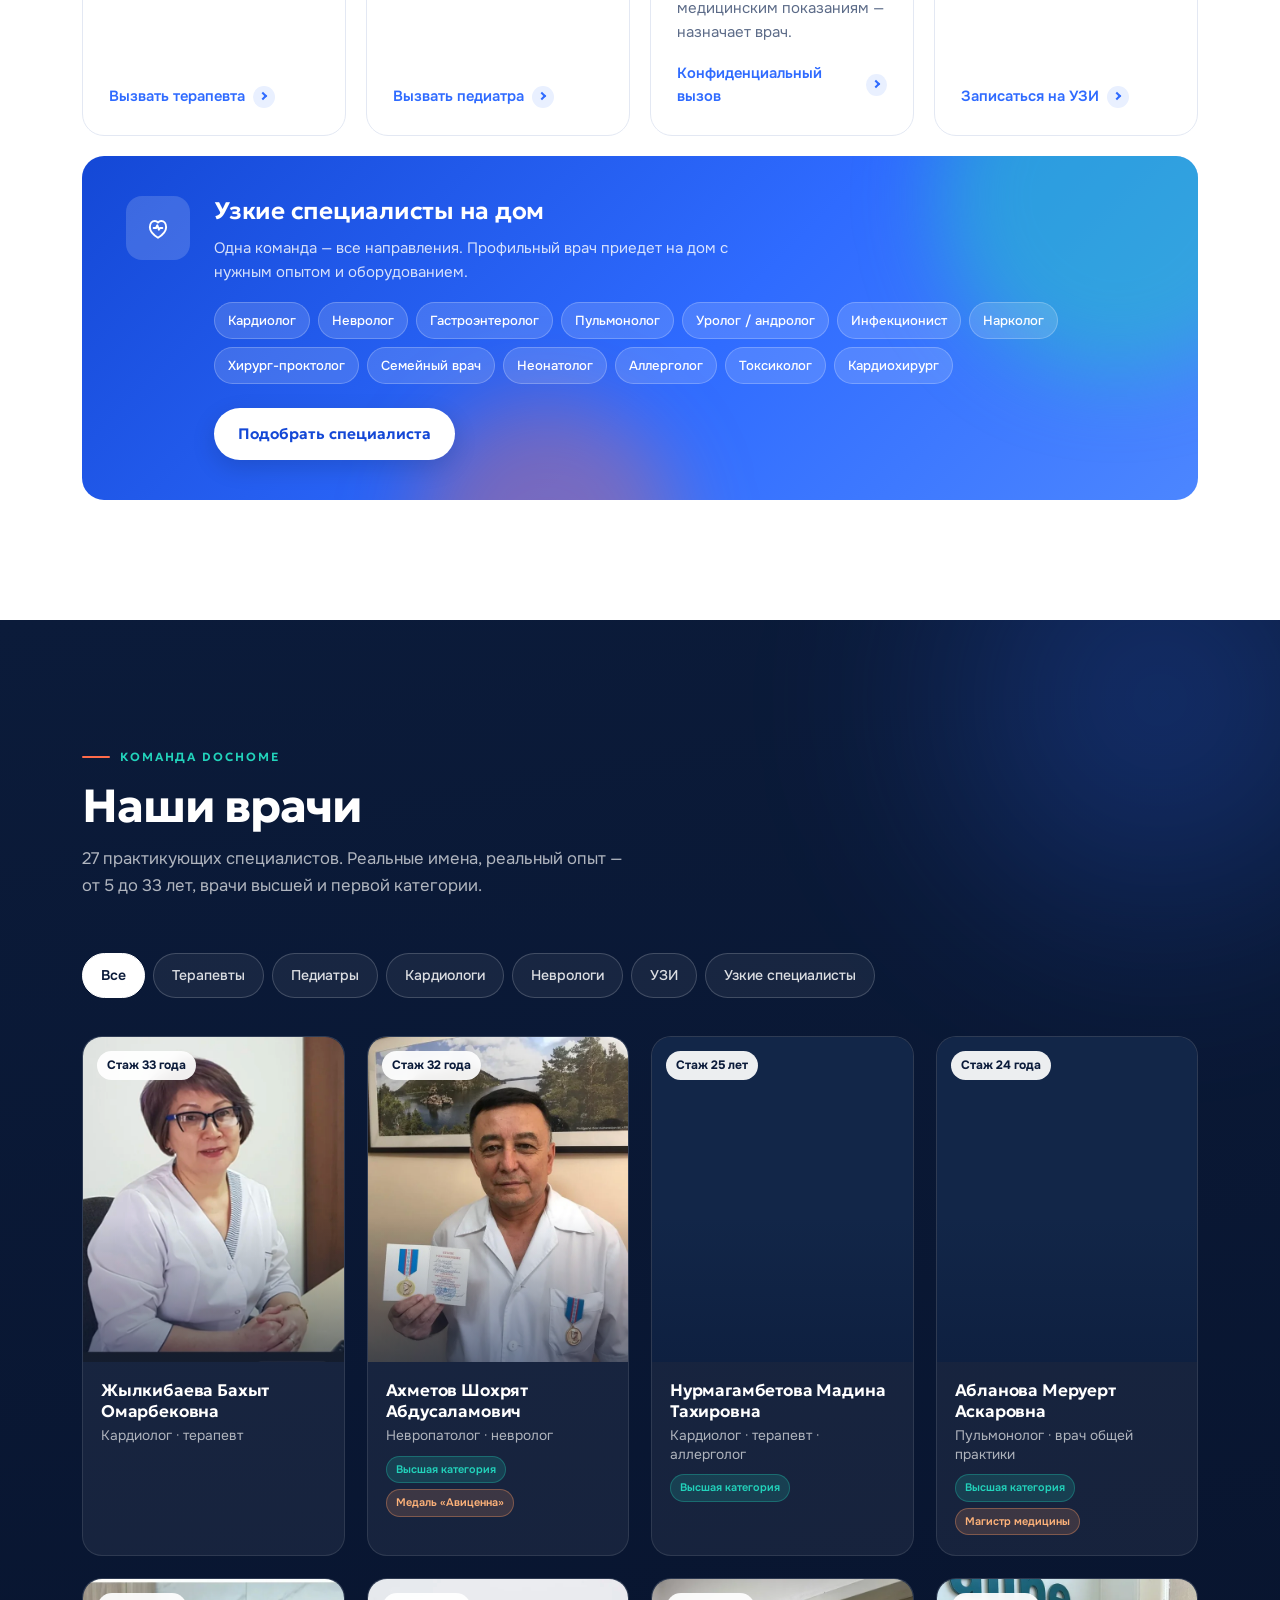
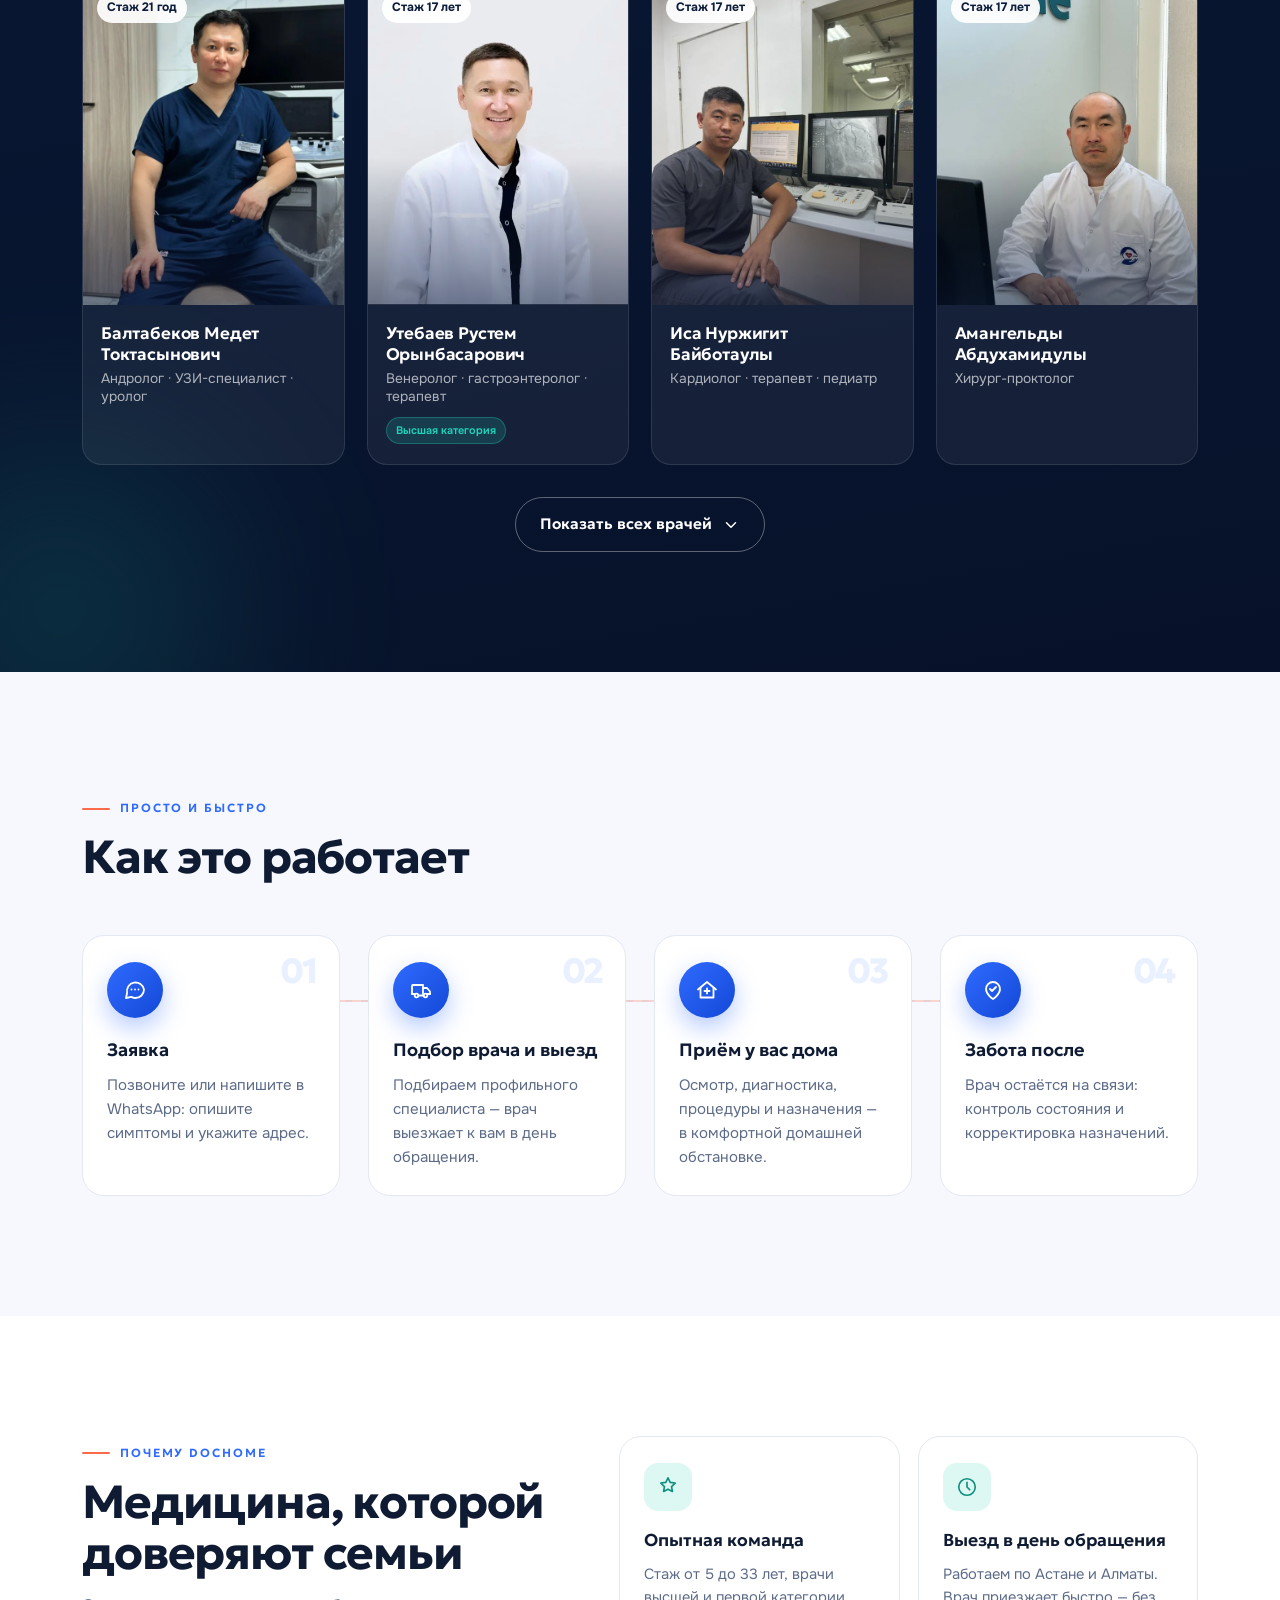
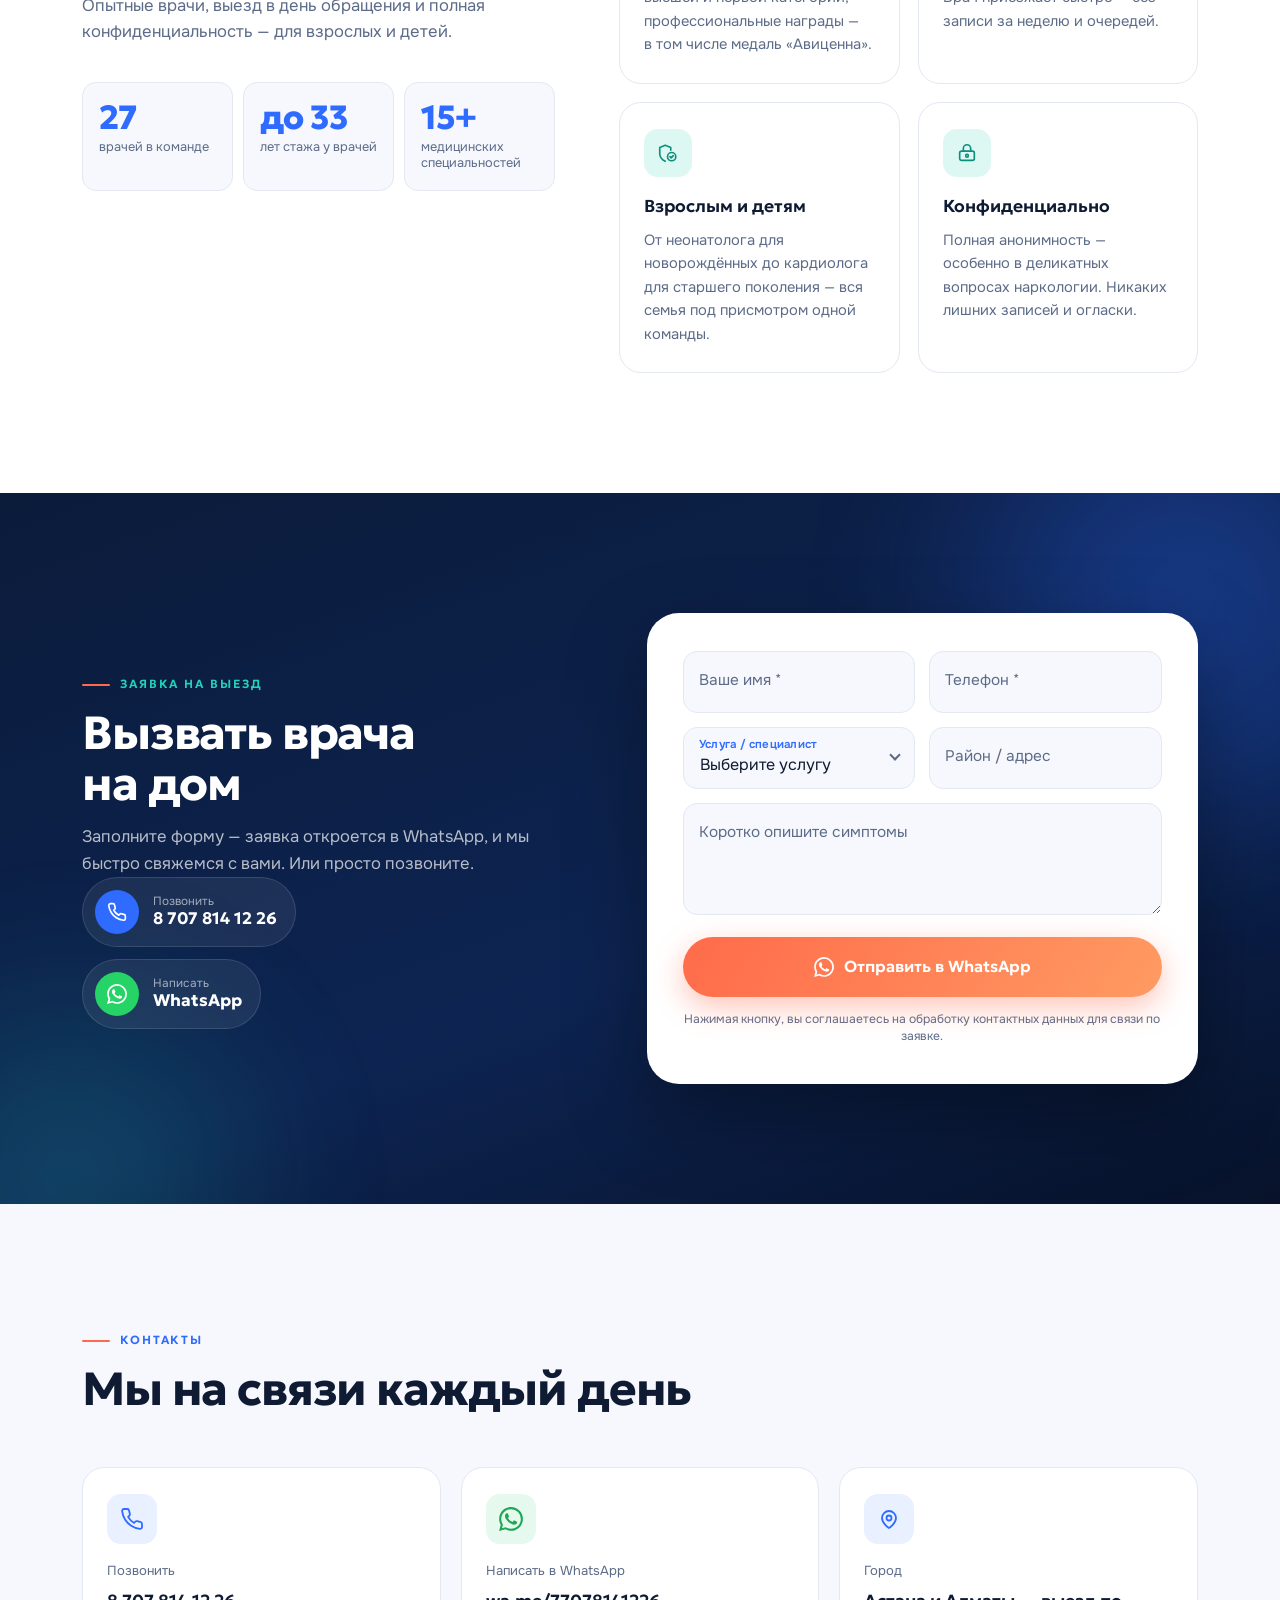
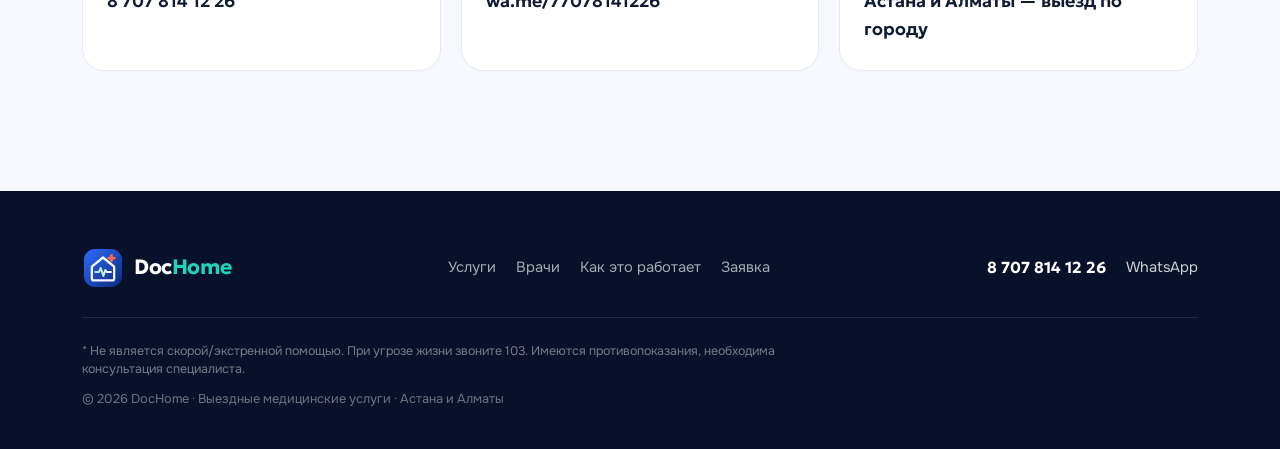
==== commit caa468b2: "Подключён Cloudflare Worker для дублирования заявок в Telegram Co-Authored-By: Claude Opus 5.5 <nore" ====
--- a/index.html
+++ b/index.html
@@ -29,7 +29,7 @@
   <link rel="stylesheet" href="styles.css?v=1">
 
   <!-- Google Ads подключается автоматически из config.js (поле googleAdsId) -->
-  <script src="config.js?v=1"></script>
+  <script src="config.js?v=2"></script>
 
   <script type="application/ld+json">
   {
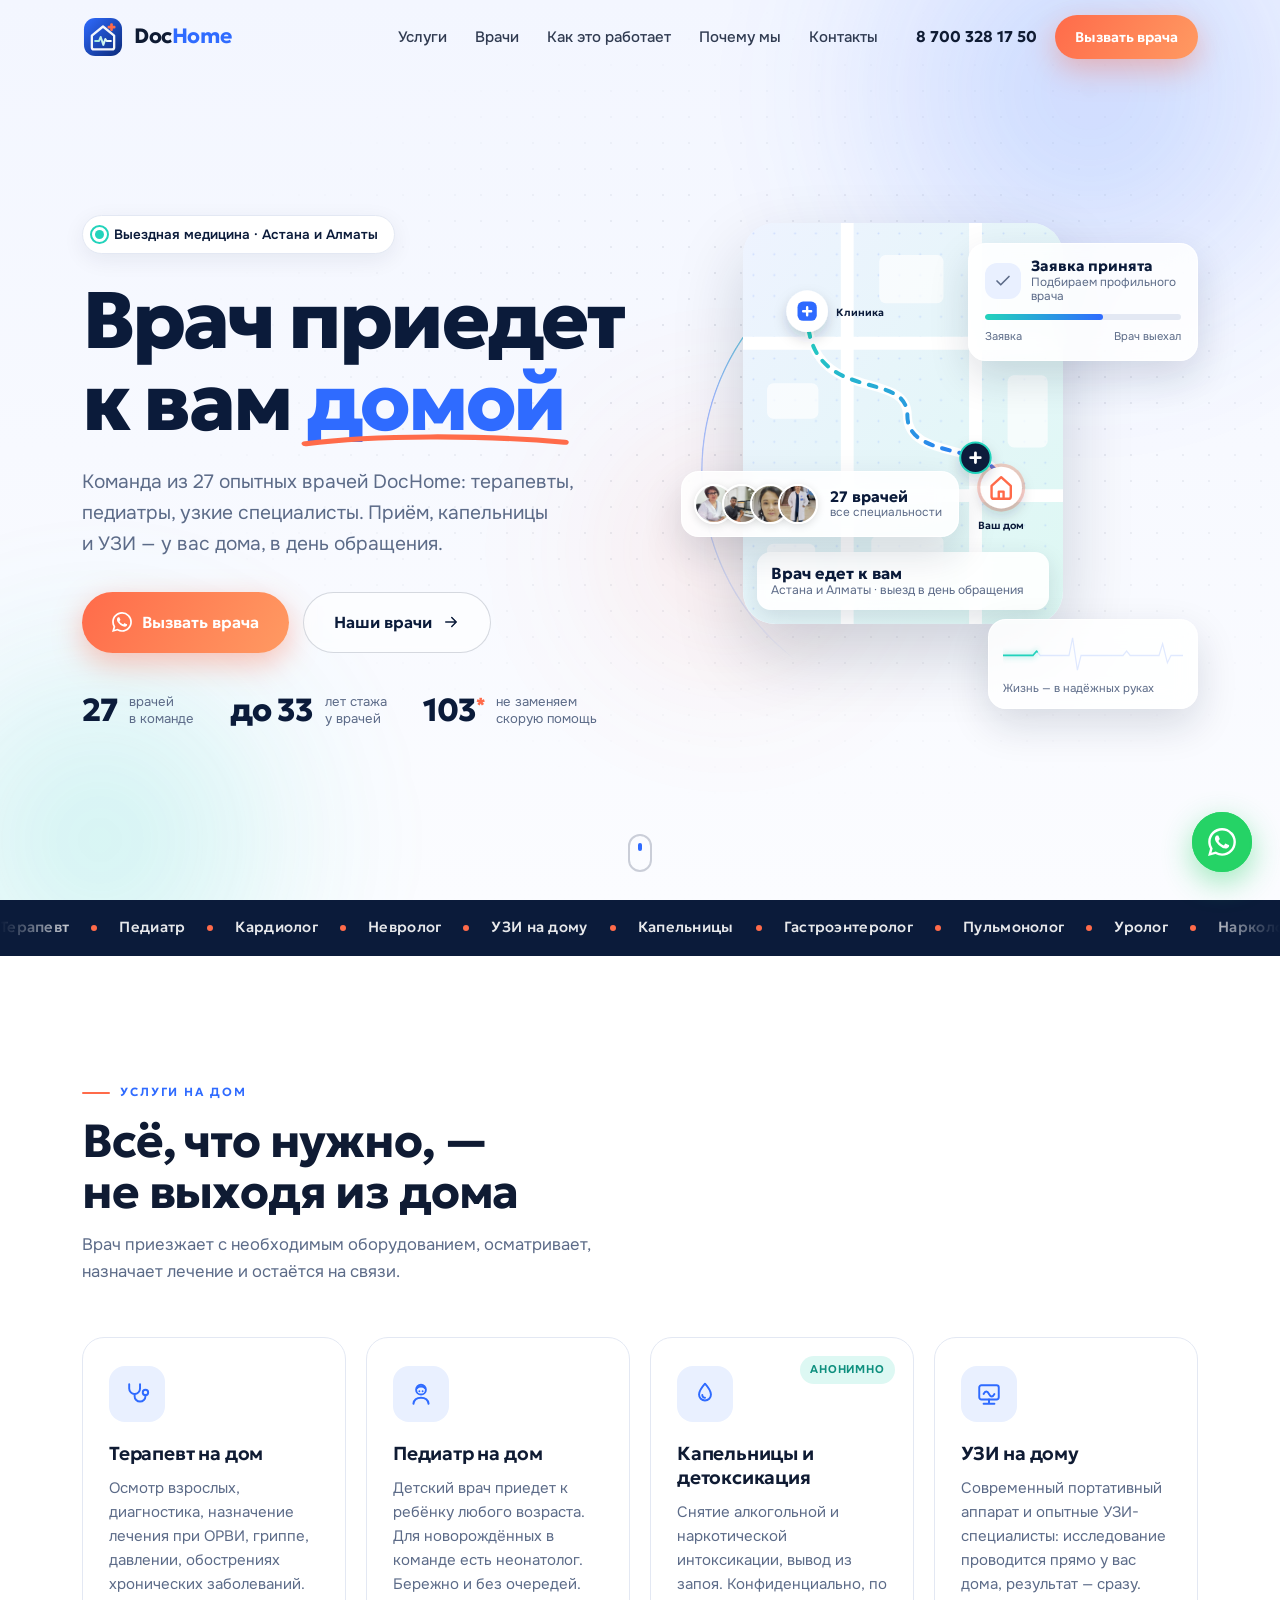
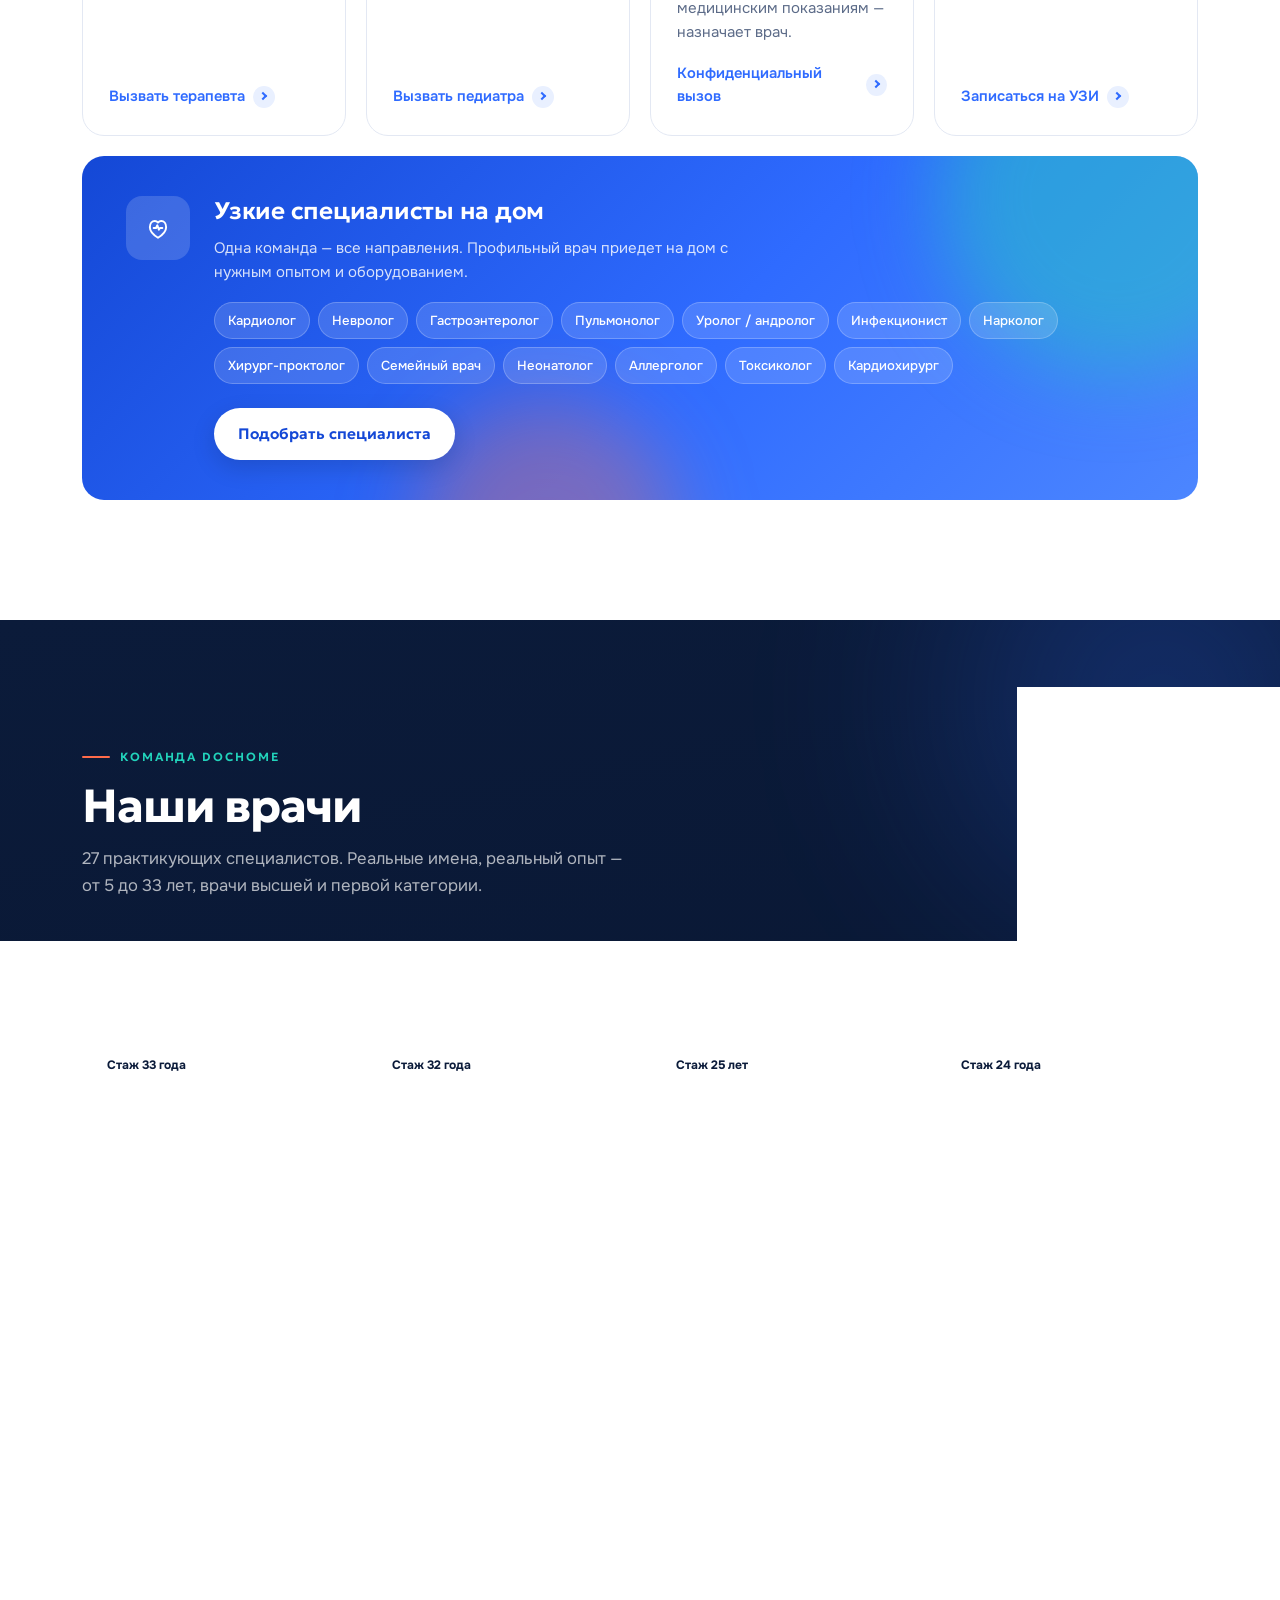
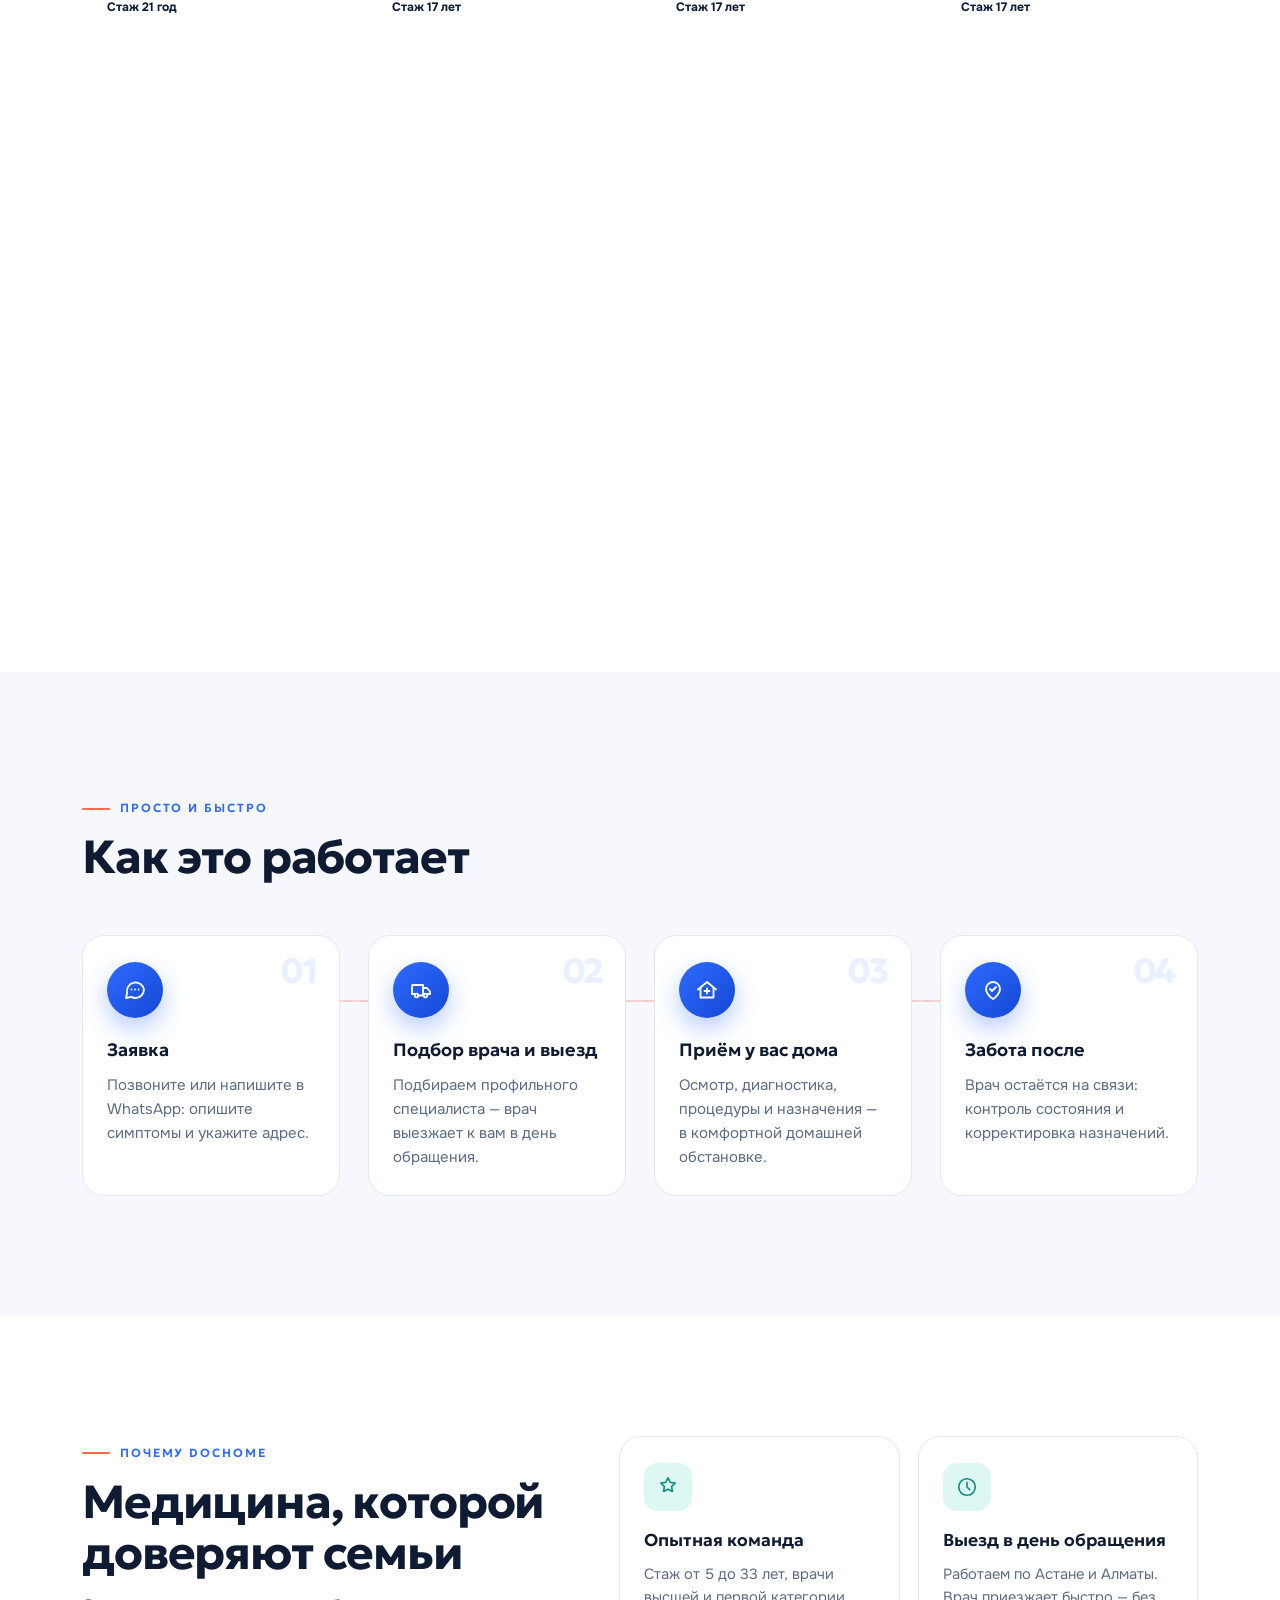
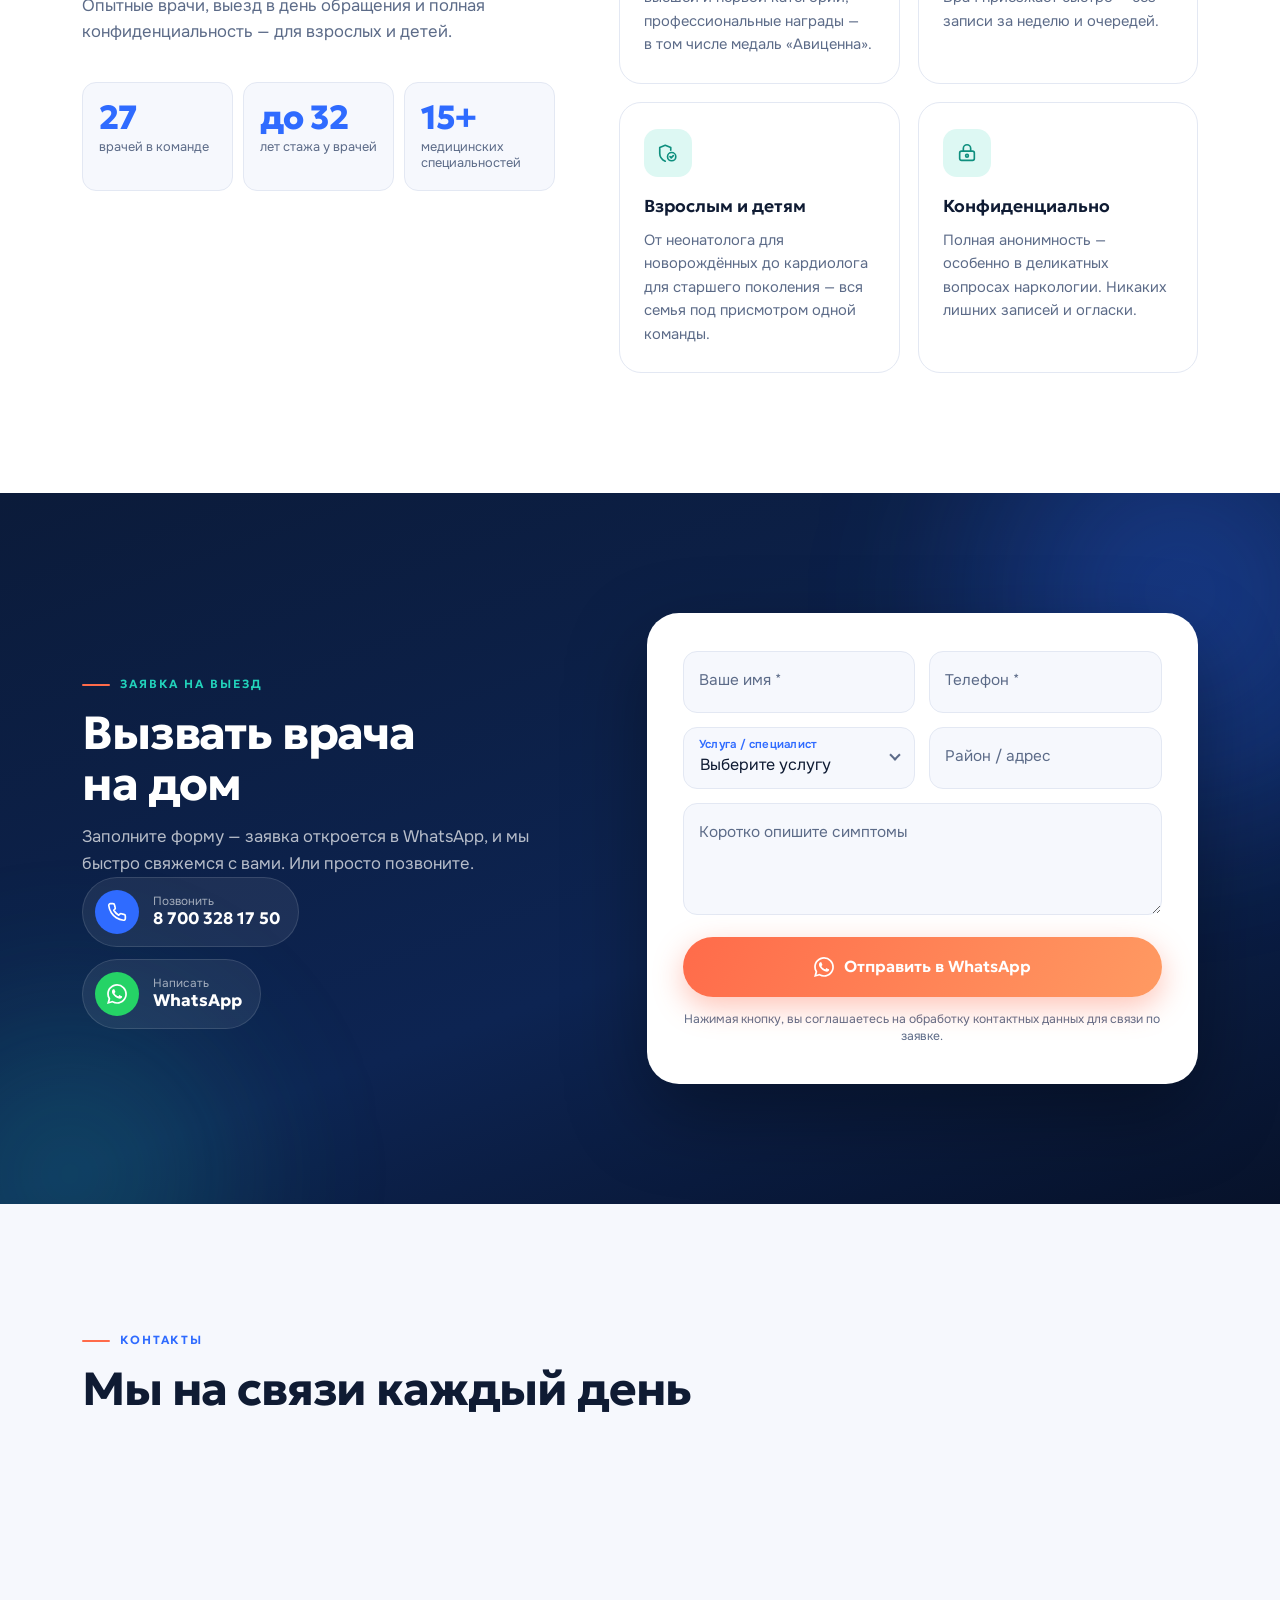
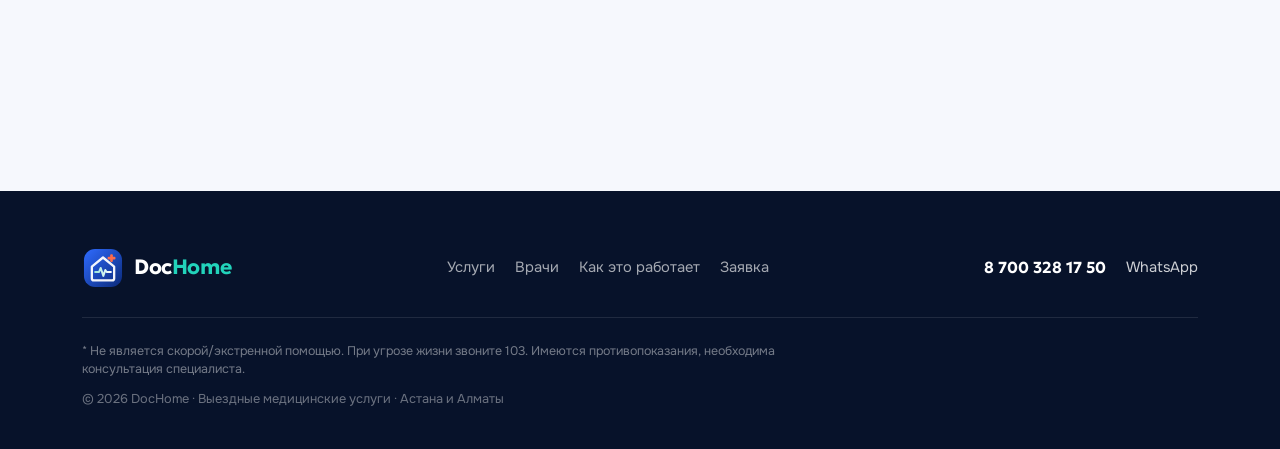
==== commit f1512297: "Телефон и WhatsApp: 8 700 328 17 50 Co-Authored-By: Claude Opus 5.5 <noreply@anthropic.com>" ====
--- a/index.html
+++ b/index.html
@@ -5,7 +5,7 @@
   <meta name="viewport" content="width=device-width, initial-scale=1.0, viewport-fit=cover">
 
   <title>DocHome — вызов врача на дом в Астане и Алматы | Терапевт, педиатр, капельницы, УЗИ на дому</title>
-  <meta name="description" content="DocHome — выездная медицинская помощь на дому в Астане и Алматы: терапевт, педиатр, капельницы и детоксикация, УЗИ на дому, узкие специалисты. Команда из 27 опытных врачей, стаж до 33 лет. Выезд в день обращения. Звоните: 8 707 814 12 26.">
+  <meta name="description" content="DocHome — выездная медицинская помощь на дому в Астане и Алматы: терапевт, педиатр, капельницы и детоксикация, УЗИ на дому, узкие специалисты. Команда из 27 опытных врачей, стаж до 33 лет. Выезд в день обращения. Звоните: 8 700 328 17 50.">
   <meta name="theme-color" content="#0B1B3A">
 
   <!-- Open Graph -->
@@ -29,7 +29,7 @@
   <link rel="stylesheet" href="styles.css?v=1">
 
   <!-- Google Ads подключается автоматически из config.js (поле googleAdsId) -->
-  <script src="config.js?v=2"></script>
+  <script src="config.js?v=3"></script>
 
   <script type="application/ld+json">
   {
@@ -37,7 +37,7 @@
     "@type": "MedicalBusiness",
     "name": "DocHome",
     "description": "Выездные медицинские услуги на дому в Астане и Алматы: терапевт, педиатр, капельницы и детоксикация, УЗИ на дому, узкие специалисты.",
-    "telephone": "+77078141226",
+    "telephone": "+77003281750",
     "areaServed": ["Астана", "Алматы"],
     "image": "assets/og-image.jpg"
   }
@@ -62,13 +62,13 @@
         <a href="#pochemu-my" class="nav-link"><span>Почему мы</span></a>
         <a href="#kontakty" class="nav-link"><span>Контакты</span></a>
         <div class="nav-cta">
-          <a href="tel:+77078141226" class="nav-phone">8 707 814 12 26</a>
+          <a href="tel:+77003281750" class="nav-phone">8 700 328 17 50</a>
           <a href="#zayavka" class="btn btn-coral btn-sm"><span>Вызвать врача</span></a>
         </div>
       </nav>
 
       <div class="header-actions">
-        <a href="tel:+77078141226" class="header-call" aria-label="Позвонить: 8 707 814 12 26">
+        <a href="tel:+77003281750" class="header-call" aria-label="Позвонить: 8 700 328 17 50">
           <svg viewBox="0 0 24 24" width="20" height="20" fill="none" stroke="currentColor" stroke-width="2" stroke-linecap="round" stroke-linejoin="round" aria-hidden="true"><path d="M22 16.92v3a2 2 0 0 1-2.18 2 19.79 19.79 0 0 1-8.63-3.07 19.5 19.5 0 0 1-6-6 19.79 19.79 0 0 1-3.07-8.67A2 2 0 0 1 4.11 2h3a2 2 0 0 1 2 1.72c.12.96.36 1.9.7 2.81a2 2 0 0 1-.45 2.11L8.09 9.91a16 16 0 0 0 6 6l1.27-1.27a2 2 0 0 1 2.11-.45c.91.34 1.85.58 2.81.7A2 2 0 0 1 22 16.92z"/></svg>
         </a>
         <button class="burger" id="burger" aria-label="Открыть меню" aria-expanded="false" aria-controls="nav">
@@ -99,7 +99,7 @@
         <p class="hero-sub reveal d-3">Команда из 27 опытных врачей DocHome: терапевты, педиатры, узкие специалисты. Приём, капельницы и&nbsp;УЗИ&nbsp;— у&nbsp;вас дома, в&nbsp;день обращения.</p>
 
         <div class="hero-cta reveal d-4">
-          <a href="https://wa.me/77078141226" class="btn btn-coral btn-lg magnetic" target="_blank" rel="noopener">
+          <a href="https://wa.me/77003281750" class="btn btn-coral btn-lg magnetic" target="_blank" rel="noopener">
             <svg viewBox="0 0 24 24" width="20" height="20" fill="currentColor" aria-hidden="true"><path d="M17.47 14.38c-.3-.15-1.77-.87-2.04-.97-.27-.1-.47-.15-.67.15-.2.3-.77.97-.94 1.17-.17.2-.35.22-.65.07-.3-.15-1.26-.46-2.4-1.48-.89-.79-1.49-1.77-1.66-2.07-.17-.3-.02-.46.13-.61.13-.13.3-.35.45-.52.15-.17.2-.3.3-.5.1-.2.05-.37-.02-.52-.08-.15-.67-1.62-.92-2.22-.24-.58-.49-.5-.67-.51l-.57-.01c-.2 0-.52.07-.8.37-.27.3-1.04 1.02-1.04 2.5 0 1.47 1.07 2.89 1.22 3.09.15.2 2.11 3.22 5.1 4.51.71.31 1.27.49 1.7.63.72.23 1.37.2 1.88.12.58-.09 1.77-.72 2.02-1.42.25-.7.25-1.3.17-1.42-.07-.12-.27-.2-.57-.35M12.05 21.79h-.01a9.8 9.8 0 0 1-4.98-1.36l-.36-.21-3.7.97.99-3.61-.24-.37a9.77 9.77 0 0 1-1.5-5.22c0-5.4 4.4-9.79 9.81-9.79a9.75 9.75 0 0 1 9.79 9.8c0 5.4-4.4 9.79-9.8 9.79m8.33-18.11A11.7 11.7 0 0 0 12.04 0C5.5 0 .16 5.33.16 11.88c0 2.1.55 4.14 1.59 5.94L.06 24l6.33-1.66a11.85 11.85 0 0 0 5.65 1.44h.01c6.54 0 11.87-5.33 11.87-11.88 0-3.18-1.24-6.16-3.49-8.4"/></svg>
             <span>Вызвать врача</span>
           </a>
@@ -554,11 +554,11 @@
           <h2 class="section-title reveal d-1">Вызвать врача<br>на дом</h2>
           <p class="section-sub reveal d-2">Заполните форму — заявка откроется в WhatsApp, и&nbsp;мы быстро свяжемся с&nbsp;вами. Или просто позвоните.</p>
           <div class="cta-contacts reveal d-3">
-            <a href="tel:+77078141226" class="cta-contact">
+            <a href="tel:+77003281750" class="cta-contact">
               <span class="cta-contact-ico" aria-hidden="true"><svg viewBox="0 0 24 24" width="20" height="20" fill="none" stroke="currentColor" stroke-width="2" stroke-linecap="round" stroke-linejoin="round"><path d="M22 16.92v3a2 2 0 0 1-2.18 2 19.79 19.79 0 0 1-8.63-3.07 19.5 19.5 0 0 1-6-6 19.79 19.79 0 0 1-3.07-8.67A2 2 0 0 1 4.11 2h3a2 2 0 0 1 2 1.72c.12.96.36 1.9.7 2.81a2 2 0 0 1-.45 2.11L8.09 9.91a16 16 0 0 0 6 6l1.27-1.27a2 2 0 0 1 2.11-.45c.91.34 1.85.58 2.81.7A2 2 0 0 1 22 16.92z"/></svg></span>
-              <span><small>Позвонить</small><strong>8 707 814 12 26</strong></span>
+              <span><small>Позвонить</small><strong>8 700 328 17 50</strong></span>
             </a>
-            <a href="https://wa.me/77078141226" class="cta-contact" target="_blank" rel="noopener">
+            <a href="https://wa.me/77003281750" class="cta-contact" target="_blank" rel="noopener">
               <span class="cta-contact-ico cta-contact-wa" aria-hidden="true"><svg viewBox="0 0 24 24" width="20" height="20" fill="currentColor"><path d="M17.47 14.38c-.3-.15-1.77-.87-2.04-.97-.27-.1-.47-.15-.67.15-.2.3-.77.97-.94 1.17-.17.2-.35.22-.65.07-.3-.15-1.26-.46-2.4-1.48-.89-.79-1.49-1.77-1.66-2.07-.17-.3-.02-.46.13-.61.13-.13.3-.35.45-.52.15-.17.2-.3.3-.5.1-.2.05-.37-.02-.52-.08-.15-.67-1.62-.92-2.22-.24-.58-.49-.5-.67-.51l-.57-.01c-.2 0-.52.07-.8.37-.27.3-1.04 1.02-1.04 2.5 0 1.47 1.07 2.89 1.22 3.09.15.2 2.11 3.22 5.1 4.51.71.31 1.27.49 1.7.63.72.23 1.37.2 1.88.12.58-.09 1.77-.72 2.02-1.42.25-.7.25-1.3.17-1.42-.07-.12-.27-.2-.57-.35M12.05 21.79h-.01a9.8 9.8 0 0 1-4.98-1.36l-.36-.21-3.7.97.99-3.61-.24-.37a9.77 9.77 0 0 1-1.5-5.22c0-5.4 4.4-9.79 9.81-9.79a9.75 9.75 0 0 1 9.79 9.8c0 5.4-4.4 9.79-9.8 9.79m8.33-18.11A11.7 11.7 0 0 0 12.04 0C5.5 0 .16 5.33.16 11.88c0 2.1.55 4.14 1.59 5.94L.06 24l6.33-1.66a11.85 11.85 0 0 0 5.65 1.44h.01c6.54 0 11.87-5.33 11.87-11.88 0-3.18-1.24-6.16-3.49-8.4"/></svg></span>
               <span><small>Написать</small><strong>WhatsApp</strong></span>
             </a>
@@ -614,7 +614,7 @@
               <path d="M24 41l11 11 21-23" fill="none" stroke="currentColor" stroke-width="4" stroke-linecap="round" stroke-linejoin="round"/>
             </svg>
             <h3>Спасибо! Заявка сформирована</h3>
-            <p>Мы скоро свяжемся с вами. Если WhatsApp не открылся — напишите нам напрямую: <a href="https://wa.me/77078141226" target="_blank" rel="noopener" data-no-gate>wa.me/77078141226</a> или позвоните <a href="tel:+77078141226">8&nbsp;707&nbsp;814&nbsp;12&nbsp;26</a>.</p>
+            <p>Мы скоро свяжемся с вами. Если WhatsApp не открылся — напишите нам напрямую: <a href="https://wa.me/77003281750" target="_blank" rel="noopener" data-no-gate>wa.me/77003281750</a> или позвоните <a href="tel:+77003281750">8&nbsp;700&nbsp;328&nbsp;17&nbsp;50</a>.</p>
           </div>
         </div>
       </div>
@@ -629,19 +629,19 @@
         <h2 class="section-title reveal d-1">Мы на связи каждый день</h2>
       </div>
       <div class="contact-grid">
-        <a href="tel:+77078141226" class="contact-card reveal">
+        <a href="tel:+77003281750" class="contact-card reveal">
           <div class="contact-icon" aria-hidden="true">
             <svg viewBox="0 0 24 24" width="24" height="24" fill="none" stroke="currentColor" stroke-width="1.8" stroke-linecap="round" stroke-linejoin="round"><path d="M22 16.92v3a2 2 0 0 1-2.18 2 19.79 19.79 0 0 1-8.63-3.07 19.5 19.5 0 0 1-6-6 19.79 19.79 0 0 1-3.07-8.67A2 2 0 0 1 4.11 2h3a2 2 0 0 1 2 1.72c.12.96.36 1.9.7 2.81a2 2 0 0 1-.45 2.11L8.09 9.91a16 16 0 0 0 6 6l1.27-1.27a2 2 0 0 1 2.11-.45c.91.34 1.85.58 2.81.7A2 2 0 0 1 22 16.92z"/></svg>
           </div>
           <span class="contact-label">Позвонить</span>
-          <strong>8 707 814 12 26</strong>
+          <strong>8 700 328 17 50</strong>
         </a>
-        <a href="https://wa.me/77078141226" class="contact-card reveal d-1" target="_blank" rel="noopener">
+        <a href="https://wa.me/77003281750" class="contact-card reveal d-1" target="_blank" rel="noopener">
           <div class="contact-icon contact-icon-wa" aria-hidden="true">
             <svg viewBox="0 0 24 24" width="24" height="24" fill="currentColor"><path d="M17.47 14.38c-.3-.15-1.77-.87-2.04-.97-.27-.1-.47-.15-.67.15-.2.3-.77.97-.94 1.17-.17.2-.35.22-.65.07-.3-.15-1.26-.46-2.4-1.48-.89-.79-1.49-1.77-1.66-2.07-.17-.3-.02-.46.13-.61.13-.13.3-.35.45-.52.15-.17.2-.3.3-.5.1-.2.05-.37-.02-.52-.08-.15-.67-1.62-.92-2.22-.24-.58-.49-.5-.67-.51l-.57-.01c-.2 0-.52.07-.8.37-.27.3-1.04 1.02-1.04 2.5 0 1.47 1.07 2.89 1.22 3.09.15.2 2.11 3.22 5.1 4.51.71.31 1.27.49 1.7.63.72.23 1.37.2 1.88.12.58-.09 1.77-.72 2.02-1.42.25-.7.25-1.3.17-1.42-.07-.12-.27-.2-.57-.35M12.05 21.79h-.01a9.8 9.8 0 0 1-4.98-1.36l-.36-.21-3.7.97.99-3.61-.24-.37a9.77 9.77 0 0 1-1.5-5.22c0-5.4 4.4-9.79 9.81-9.79a9.75 9.75 0 0 1 9.79 9.8c0 5.4-4.4 9.79-9.8 9.79m8.33-18.11A11.7 11.7 0 0 0 12.04 0C5.5 0 .16 5.33.16 11.88c0 2.1.55 4.14 1.59 5.94L.06 24l6.33-1.66a11.85 11.85 0 0 0 5.65 1.44h.01c6.54 0 11.87-5.33 11.87-11.88 0-3.18-1.24-6.16-3.49-8.4"/></svg>
           </div>
           <span class="contact-label">Написать в WhatsApp</span>
-          <strong>wa.me/77078141226</strong>
+          <strong>wa.me/77003281750</strong>
         </a>
         <div class="contact-card reveal d-2">
           <div class="contact-icon" aria-hidden="true">
@@ -669,8 +669,8 @@
           <a href="#zayavka">Заявка</a>
         </nav>
         <div class="footer-contacts">
-          <a href="tel:+77078141226" class="footer-phone">8 707 814 12 26</a>
-          <a href="https://wa.me/77078141226" target="_blank" rel="noopener">WhatsApp</a>
+          <a href="tel:+77003281750" class="footer-phone">8 700 328 17 50</a>
+          <a href="https://wa.me/77003281750" target="_blank" rel="noopener">WhatsApp</a>
         </div>
       </div>
       <p class="footer-disclaimer">* Не является скорой/экстренной помощью. При угрозе жизни звоните 103. Имеются противопоказания, необходима консультация специалиста.</p>
@@ -679,24 +679,24 @@
   </footer>
 
   <!-- Плавающая кнопка WhatsApp -->
-  <a href="https://wa.me/77078141226" class="wa-float" target="_blank" rel="noopener" aria-label="Написать в WhatsApp">
+  <a href="https://wa.me/77003281750" class="wa-float" target="_blank" rel="noopener" aria-label="Написать в WhatsApp">
     <span class="wa-ring" aria-hidden="true"></span>
     <svg viewBox="0 0 24 24" width="28" height="28" fill="currentColor" aria-hidden="true"><path d="M17.47 14.38c-.3-.15-1.77-.87-2.04-.97-.27-.1-.47-.15-.67.15-.2.3-.77.97-.94 1.17-.17.2-.35.22-.65.07-.3-.15-1.26-.46-2.4-1.48-.89-.79-1.49-1.77-1.66-2.07-.17-.3-.02-.46.13-.61.13-.13.3-.35.45-.52.15-.17.2-.3.3-.5.1-.2.05-.37-.02-.52-.08-.15-.67-1.62-.92-2.22-.24-.58-.49-.5-.67-.51l-.57-.01c-.2 0-.52.07-.8.37-.27.3-1.04 1.02-1.04 2.5 0 1.47 1.07 2.89 1.22 3.09.15.2 2.11 3.22 5.1 4.51.71.31 1.27.49 1.7.63.72.23 1.37.2 1.88.12.58-.09 1.77-.72 2.02-1.42.25-.7.25-1.3.17-1.42-.07-.12-.27-.2-.57-.35M12.05 21.79h-.01a9.8 9.8 0 0 1-4.98-1.36l-.36-.21-3.7.97.99-3.61-.24-.37a9.77 9.77 0 0 1-1.5-5.22c0-5.4 4.4-9.79 9.81-9.79a9.75 9.75 0 0 1 9.79 9.8c0 5.4-4.4 9.79-9.8 9.79m8.33-18.11A11.7 11.7 0 0 0 12.04 0C5.5 0 .16 5.33.16 11.88c0 2.1.55 4.14 1.59 5.94L.06 24l6.33-1.66a11.85 11.85 0 0 0 5.65 1.44h.01c6.54 0 11.87-5.33 11.87-11.88 0-3.18-1.24-6.16-3.49-8.4"/></svg>
   </a>
 
   <!-- Нижняя панель на телефоне -->
   <div class="mobile-bar" id="mobileBar">
-    <a href="tel:+77078141226" class="mobile-bar-btn mobile-bar-call">
+    <a href="tel:+77003281750" class="mobile-bar-btn mobile-bar-call">
       <svg viewBox="0 0 24 24" width="20" height="20" fill="none" stroke="currentColor" stroke-width="2" stroke-linecap="round" stroke-linejoin="round" aria-hidden="true"><path d="M22 16.92v3a2 2 0 0 1-2.18 2 19.79 19.79 0 0 1-8.63-3.07 19.5 19.5 0 0 1-6-6 19.79 19.79 0 0 1-3.07-8.67A2 2 0 0 1 4.11 2h3a2 2 0 0 1 2 1.72c.12.96.36 1.9.7 2.81a2 2 0 0 1-.45 2.11L8.09 9.91a16 16 0 0 0 6 6l1.27-1.27a2 2 0 0 1 2.11-.45c.91.34 1.85.58 2.81.7A2 2 0 0 1 22 16.92z"/></svg>
       Позвонить
     </a>
-    <a href="https://wa.me/77078141226" class="mobile-bar-btn mobile-bar-wa" target="_blank" rel="noopener">
+    <a href="https://wa.me/77003281750" class="mobile-bar-btn mobile-bar-wa" target="_blank" rel="noopener">
       <svg viewBox="0 0 24 24" width="20" height="20" fill="currentColor" aria-hidden="true"><path d="M17.47 14.38c-.3-.15-1.77-.87-2.04-.97-.27-.1-.47-.15-.67.15-.2.3-.77.97-.94 1.17-.17.2-.35.22-.65.07-.3-.15-1.26-.46-2.4-1.48-.89-.79-1.49-1.77-1.66-2.07-.17-.3-.02-.46.13-.61.13-.13.3-.35.45-.52.15-.17.2-.3.3-.5.1-.2.05-.37-.02-.52-.08-.15-.67-1.62-.92-2.22-.24-.58-.49-.5-.67-.51l-.57-.01c-.2 0-.52.07-.8.37-.27.3-1.04 1.02-1.04 2.5 0 1.47 1.07 2.89 1.22 3.09.15.2 2.11 3.22 5.1 4.51.71.31 1.27.49 1.7.63.72.23 1.37.2 1.88.12.58-.09 1.77-.72 2.02-1.42.25-.7.25-1.3.17-1.42-.07-.12-.27-.2-.57-.35M12.05 21.79h-.01a9.8 9.8 0 0 1-4.98-1.36l-.36-.21-3.7.97.99-3.61-.24-.37a9.77 9.77 0 0 1-1.5-5.22c0-5.4 4.4-9.79 9.81-9.79a9.75 9.75 0 0 1 9.79 9.8c0 5.4-4.4 9.79-9.8 9.79m8.33-18.11A11.7 11.7 0 0 0 12.04 0C5.5 0 .16 5.33.16 11.88c0 2.1.55 4.14 1.59 5.94L.06 24l6.33-1.66a11.85 11.85 0 0 0 5.65 1.44h.01c6.54 0 11.87-5.33 11.87-11.88 0-3.18-1.24-6.16-3.49-8.4"/></svg>
       Вызвать врача
     </a>
   </div>
 
   <script src="lead-capture.js?v=1" defer></script>
-  <script src="script.js?v=1" defer></script>
+  <script src="script.js?v=2" defer></script>
 </body>
 </html>
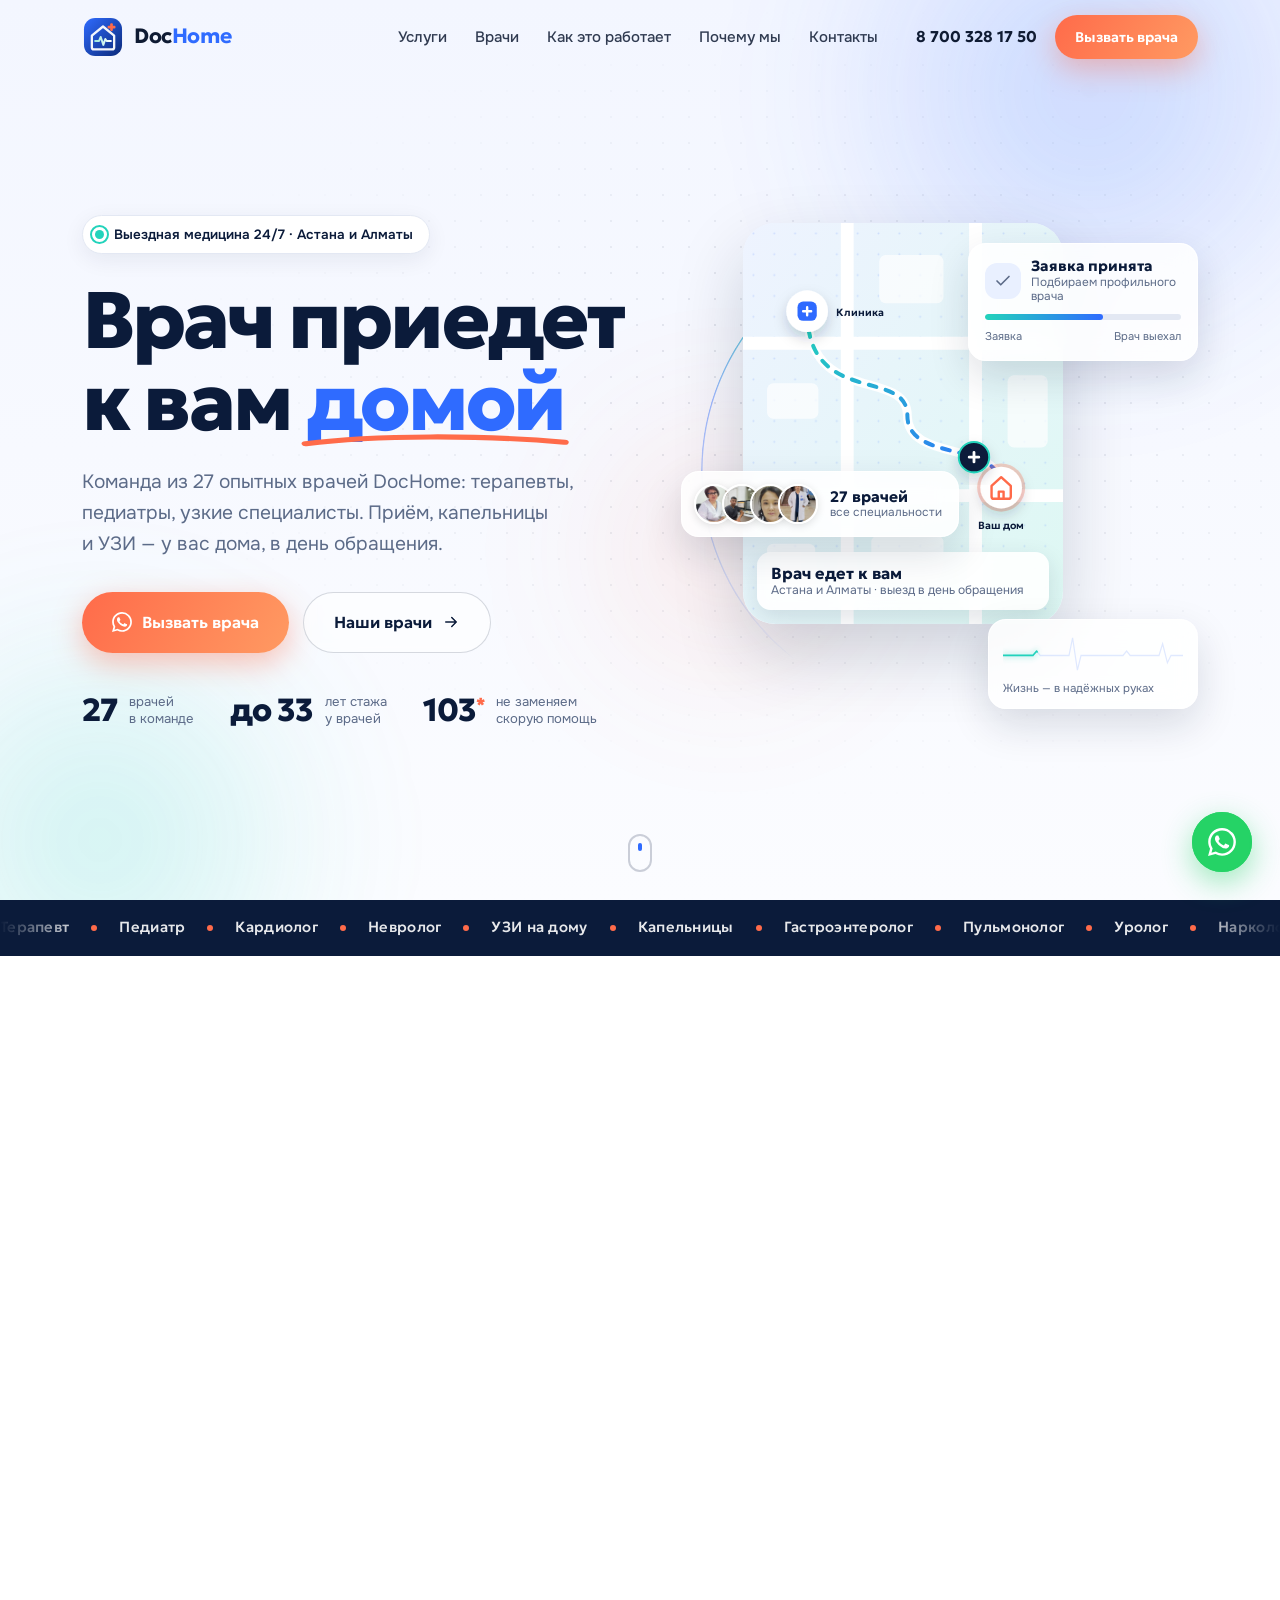
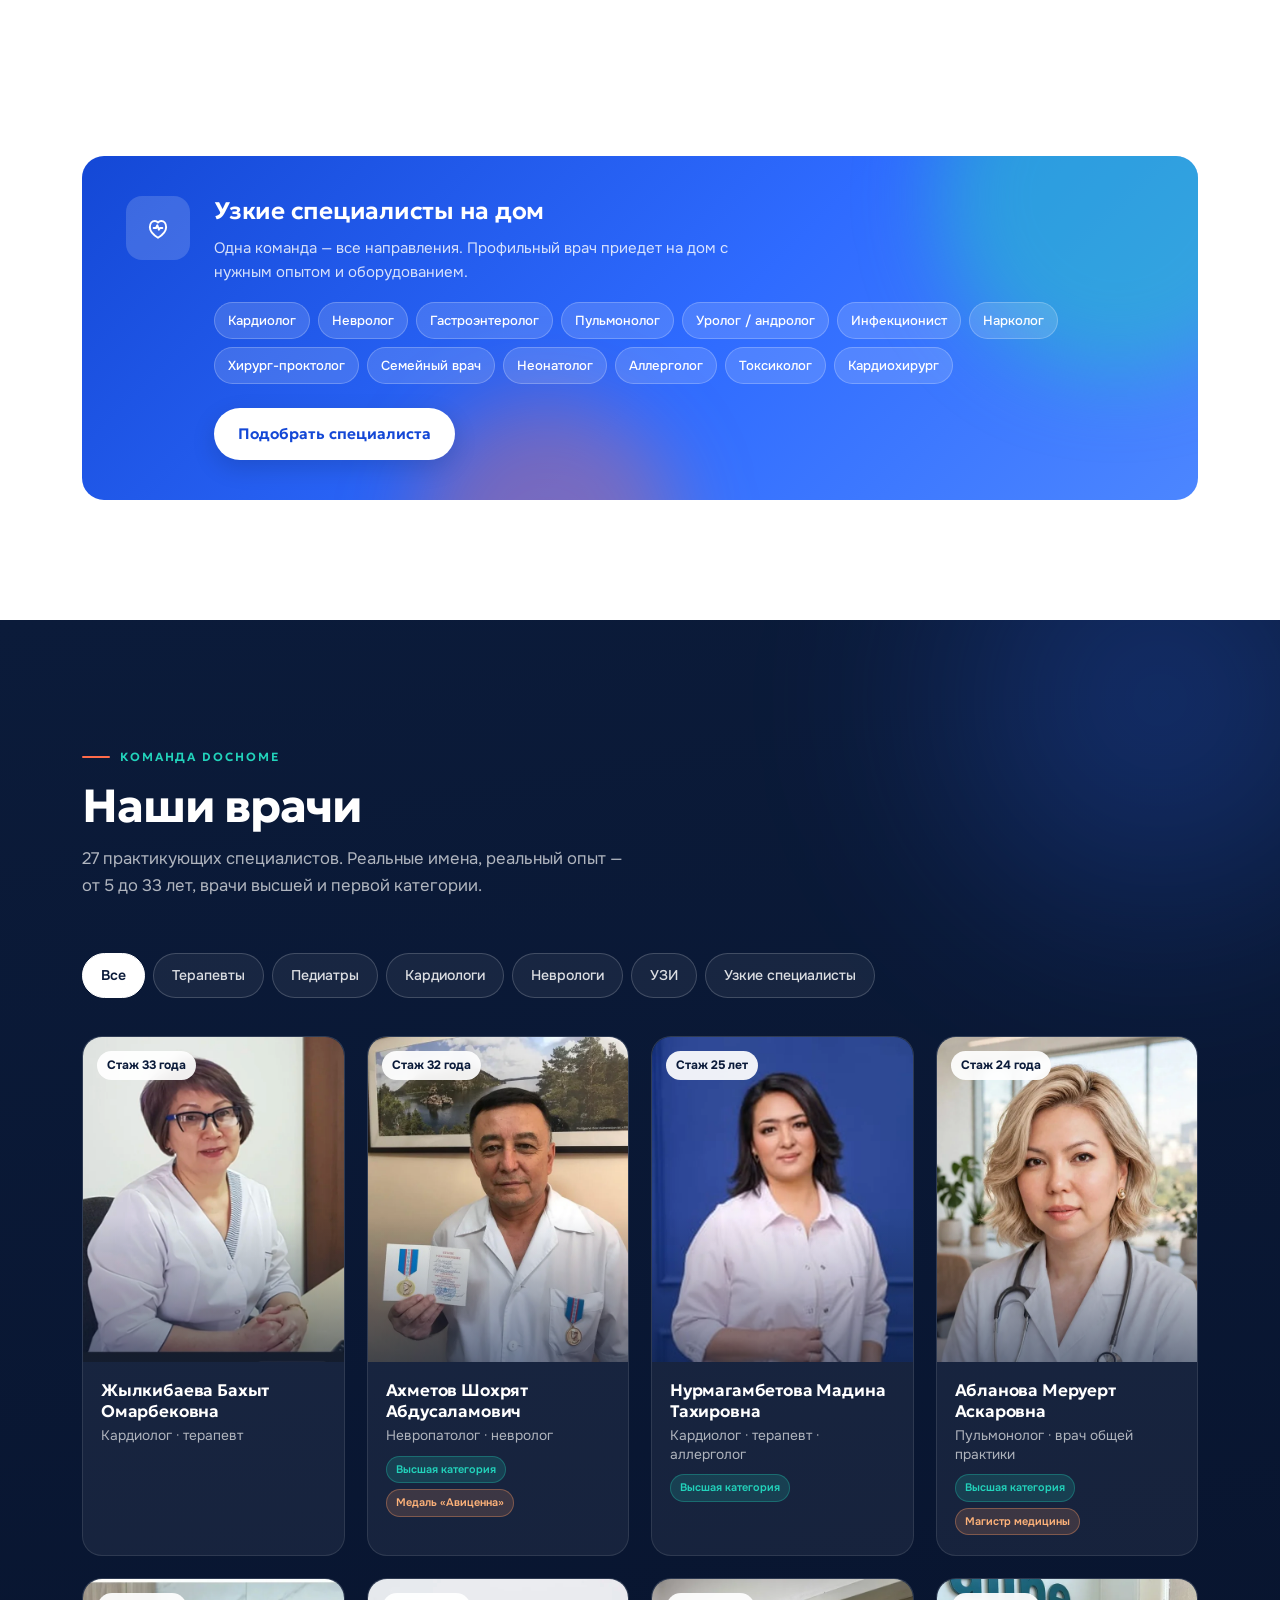
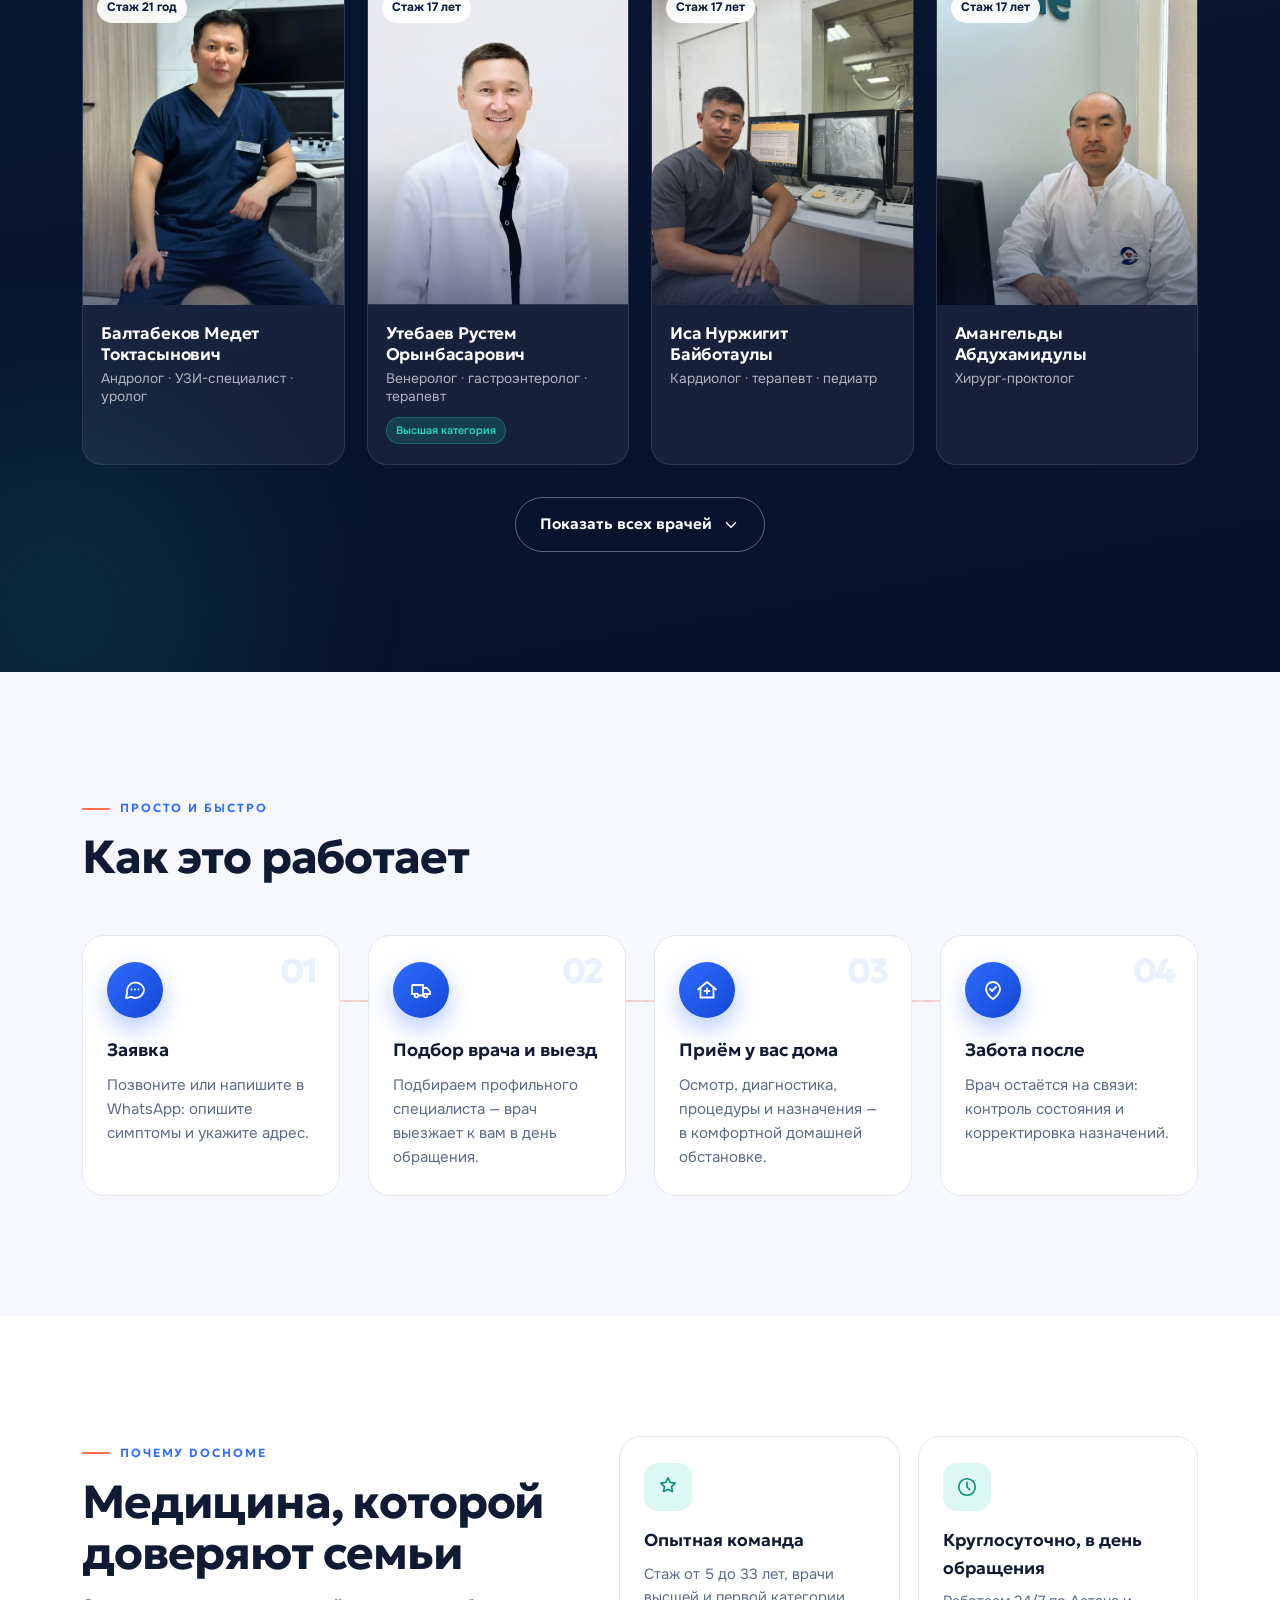
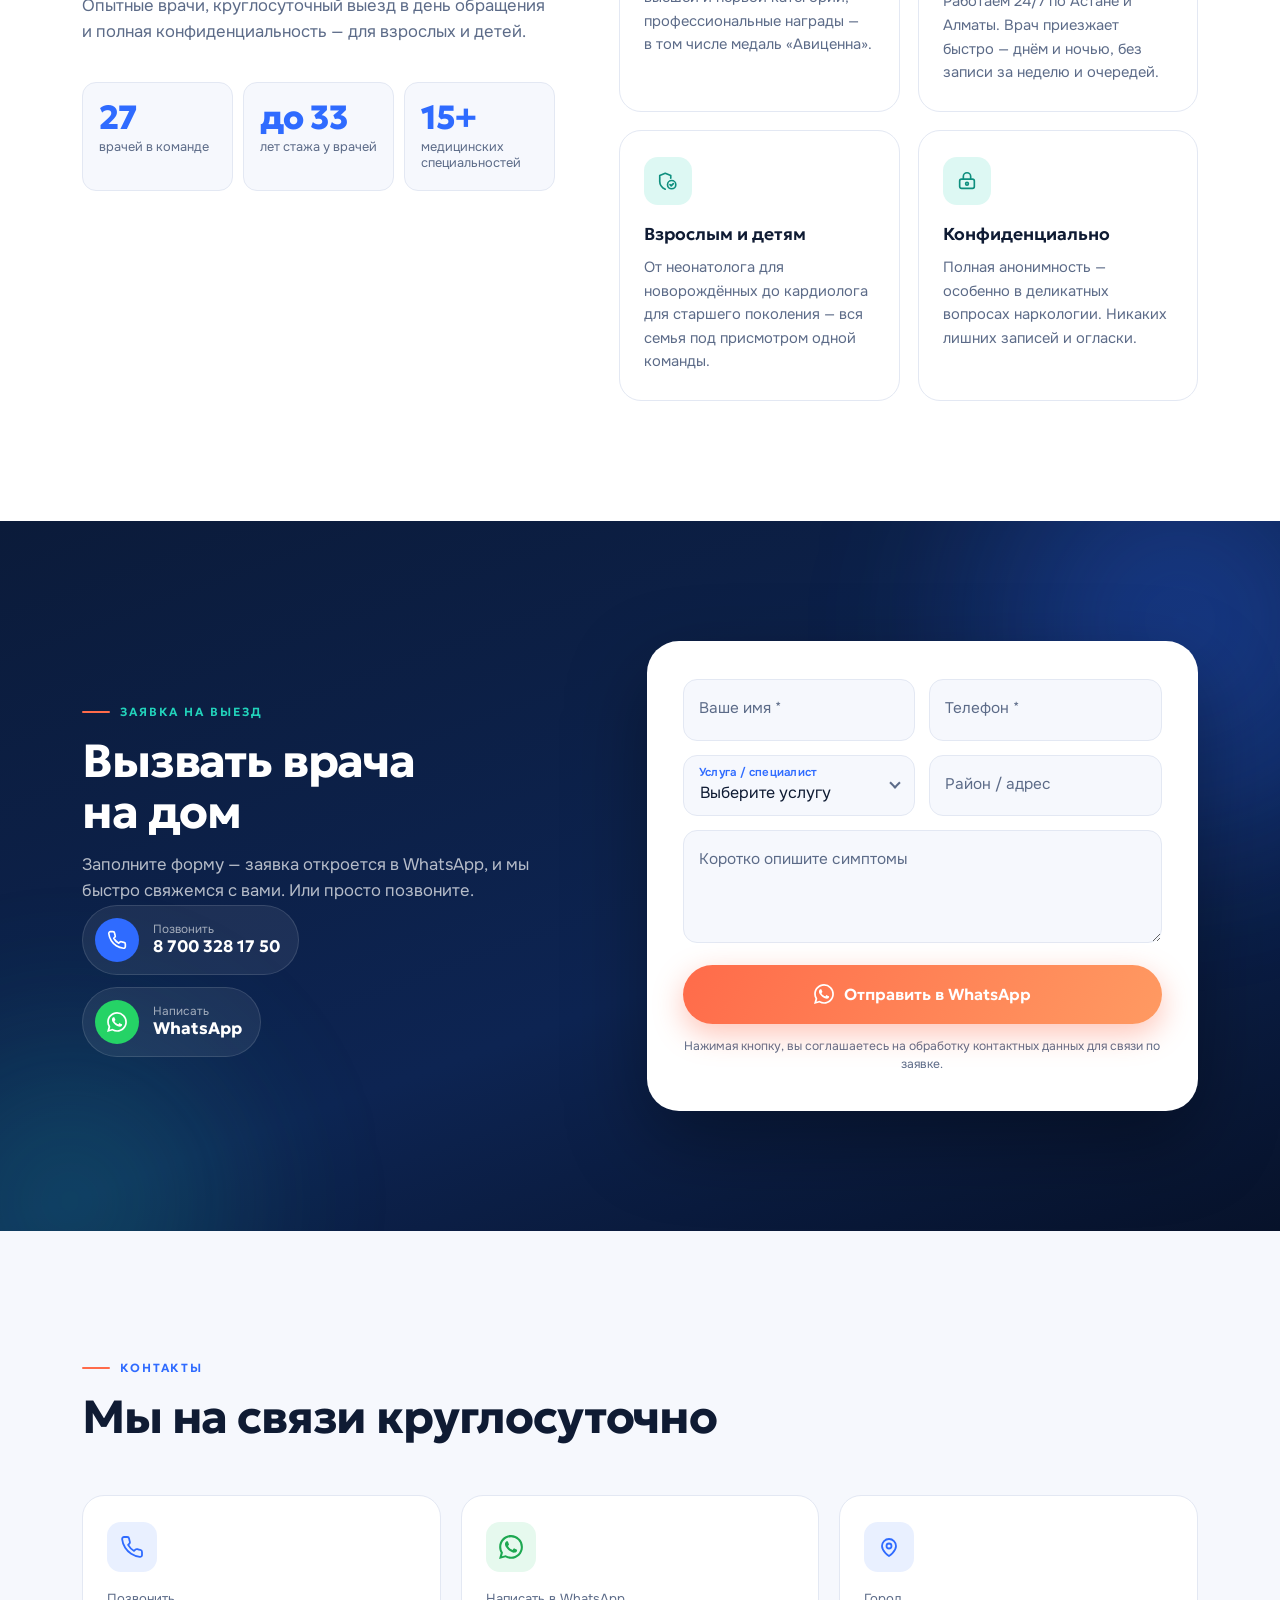
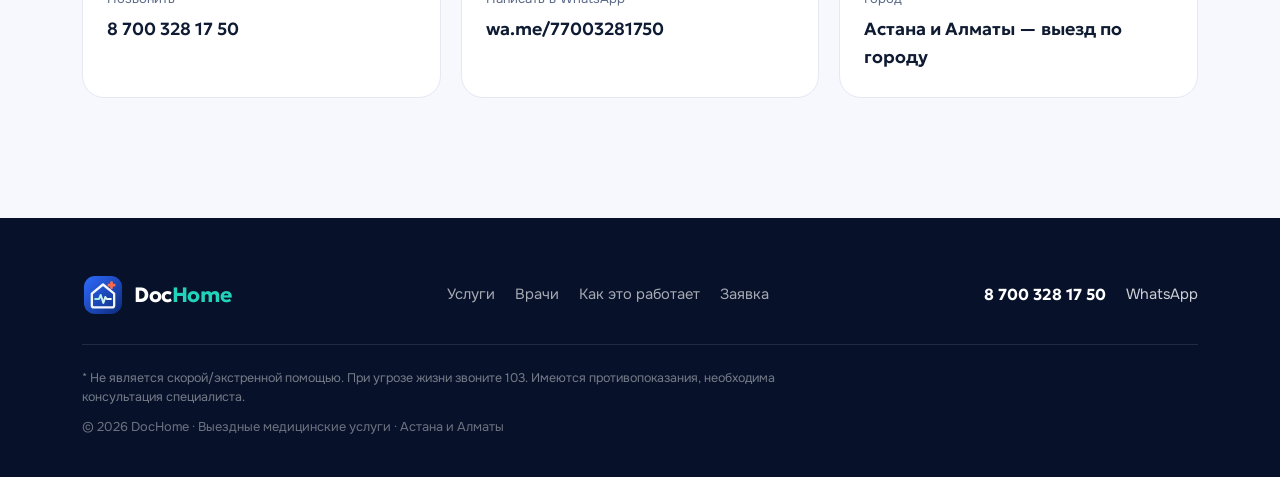
==== commit 69950d68: "Круглосуточно: 24/7 в плашке, «Почему DocHome», контактах, мета и openingHours Co-Authored-By: Claud" ====
--- a/index.html
+++ b/index.html
@@ -5,19 +5,19 @@
   <meta name="viewport" content="width=device-width, initial-scale=1.0, viewport-fit=cover">
 
   <title>DocHome — вызов врача на дом в Астане и Алматы | Терапевт, педиатр, капельницы, УЗИ на дому</title>
-  <meta name="description" content="DocHome — выездная медицинская помощь на дому в Астане и Алматы: терапевт, педиатр, капельницы и детоксикация, УЗИ на дому, узкие специалисты. Команда из 27 опытных врачей, стаж до 33 лет. Выезд в день обращения. Звоните: 8 700 328 17 50.">
+  <meta name="description" content="DocHome — выездная медицинская помощь на дому в Астане и Алматы: терапевт, педиатр, капельницы и детоксикация, УЗИ на дому, узкие специалисты. Команда из 27 опытных врачей, стаж до 33 лет. Работаем круглосуточно, выезд в день обращения. Звоните: 8 700 328 17 50.">
   <meta name="theme-color" content="#0B1B3A">
 
   <!-- Open Graph -->
   <meta property="og:type" content="website">
   <meta property="og:site_name" content="DocHome">
   <meta property="og:title" content="DocHome — врач приедет к вам домой. Астана и Алматы">
-  <meta property="og:description" content="Терапевт, педиатр, капельницы, УЗИ и узкие специалисты — на дому. 27 опытных врачей, выезд в день обращения.">
+  <meta property="og:description" content="Терапевт, педиатр, капельницы, УЗИ и узкие специалисты — на дому. 27 опытных врачей, круглосуточно, выезд в день обращения.">
   <meta property="og:image" content="assets/og-image.jpg">
   <meta property="og:locale" content="ru_RU">
   <meta name="twitter:card" content="summary_large_image">
   <meta name="twitter:title" content="DocHome — врач приедет к вам домой. Астана и Алматы">
-  <meta name="twitter:description" content="Выездная медицинская помощь: 27 опытных врачей, все специальности, выезд в день обращения.">
+  <meta name="twitter:description" content="Выездная медицинская помощь: 27 опытных врачей, все специальности, круглосуточно, выезд в день обращения.">
   <meta name="twitter:image" content="assets/og-image.jpg">
 
   <link rel="icon" type="image/svg+xml" href="assets/favicon.svg">
@@ -39,6 +39,7 @@
     "description": "Выездные медицинские услуги на дому в Астане и Алматы: терапевт, педиатр, капельницы и детоксикация, УЗИ на дому, узкие специалисты.",
     "telephone": "+77003281750",
     "areaServed": ["Астана", "Алматы"],
+    "openingHours": "Mo-Su 00:00-24:00",
     "image": "assets/og-image.jpg"
   }
   </script>
@@ -89,7 +90,7 @@
 
     <div class="container hero-inner">
       <div class="hero-text">
-        <p class="hero-badge reveal"><span class="pulse-dot" aria-hidden="true"></span>Выездная медицина · Астана и Алматы</p>
+        <p class="hero-badge reveal"><span class="pulse-dot" aria-hidden="true"></span>Выездная медицина 24/7 · Астана и Алматы</p>
 
         <h1 class="hero-title">
           <span class="line"><span class="word reveal-up">Врач</span> <span class="word reveal-up d-1">приедет</span></span>
@@ -500,7 +501,7 @@
         <div class="why-intro">
           <p class="eyebrow reveal">Почему DocHome</p>
           <h2 class="section-title reveal d-1">Медицина, которой доверяют семьи</h2>
-          <p class="section-sub reveal d-2">Опытные врачи, выезд в день обращения и полная конфиденциальность — для взрослых и детей.</p>
+          <p class="section-sub reveal d-2">Опытные врачи, круглосуточный выезд в день обращения и полная конфиденциальность — для взрослых и детей.</p>
 
           <div class="counters reveal d-3">
             <div class="counter">
@@ -526,8 +527,8 @@
           </div>
           <div class="why-item reveal d-1">
             <div class="why-icon" aria-hidden="true"><svg viewBox="0 0 24 24" width="22" height="22" fill="none" stroke="currentColor" stroke-width="1.8" stroke-linecap="round" stroke-linejoin="round"><circle cx="12" cy="12" r="9"/><path d="M12 7v5l3 3"/></svg></div>
-            <h3>Выезд в день обращения</h3>
-            <p>Работаем по Астане и Алматы. Врач приезжает быстро — без записи за неделю и&nbsp;очередей.</p>
+            <h3>Круглосуточно, в день обращения</h3>
+            <p>Работаем 24/7 по Астане и Алматы. Врач приезжает быстро — днём и&nbsp;ночью, без записи за неделю и&nbsp;очередей.</p>
           </div>
           <div class="why-item reveal d-2">
             <div class="why-icon" aria-hidden="true"><svg viewBox="0 0 24 24" width="22" height="22" fill="none" stroke="currentColor" stroke-width="1.8" stroke-linecap="round" stroke-linejoin="round"><path d="M9 21c-3.5-1.7-6-4.6-6-8.5V6l6-2.5L15 6v3"/><circle cx="16" cy="16" r="4.5"/><path d="M14.2 16l1.3 1.3 2.3-2.5"/></svg></div>
@@ -626,7 +627,7 @@
     <div class="container">
       <div class="section-head">
         <p class="eyebrow reveal">Контакты</p>
-        <h2 class="section-title reveal d-1">Мы на связи каждый день</h2>
+        <h2 class="section-title reveal d-1">Мы на связи круглосуточно</h2>
       </div>
       <div class="contact-grid">
         <a href="tel:+77003281750" class="contact-card reveal">
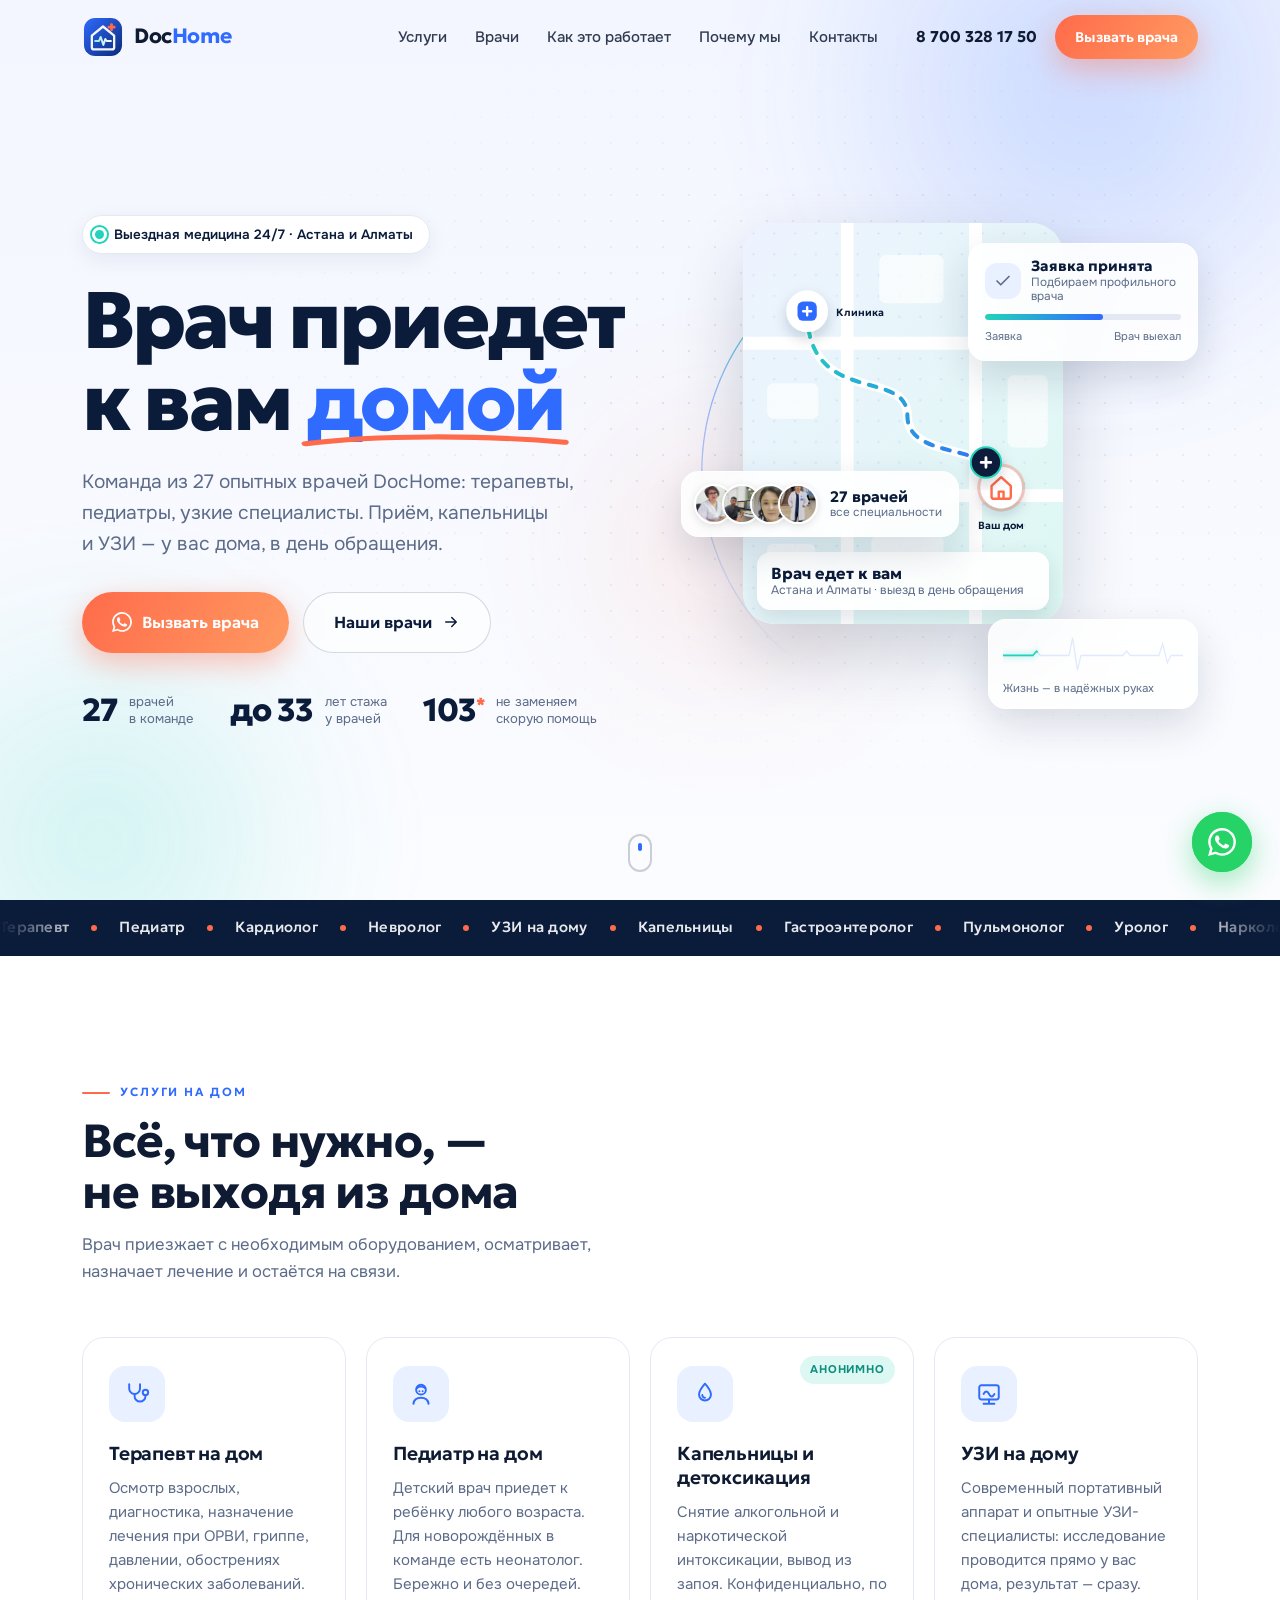
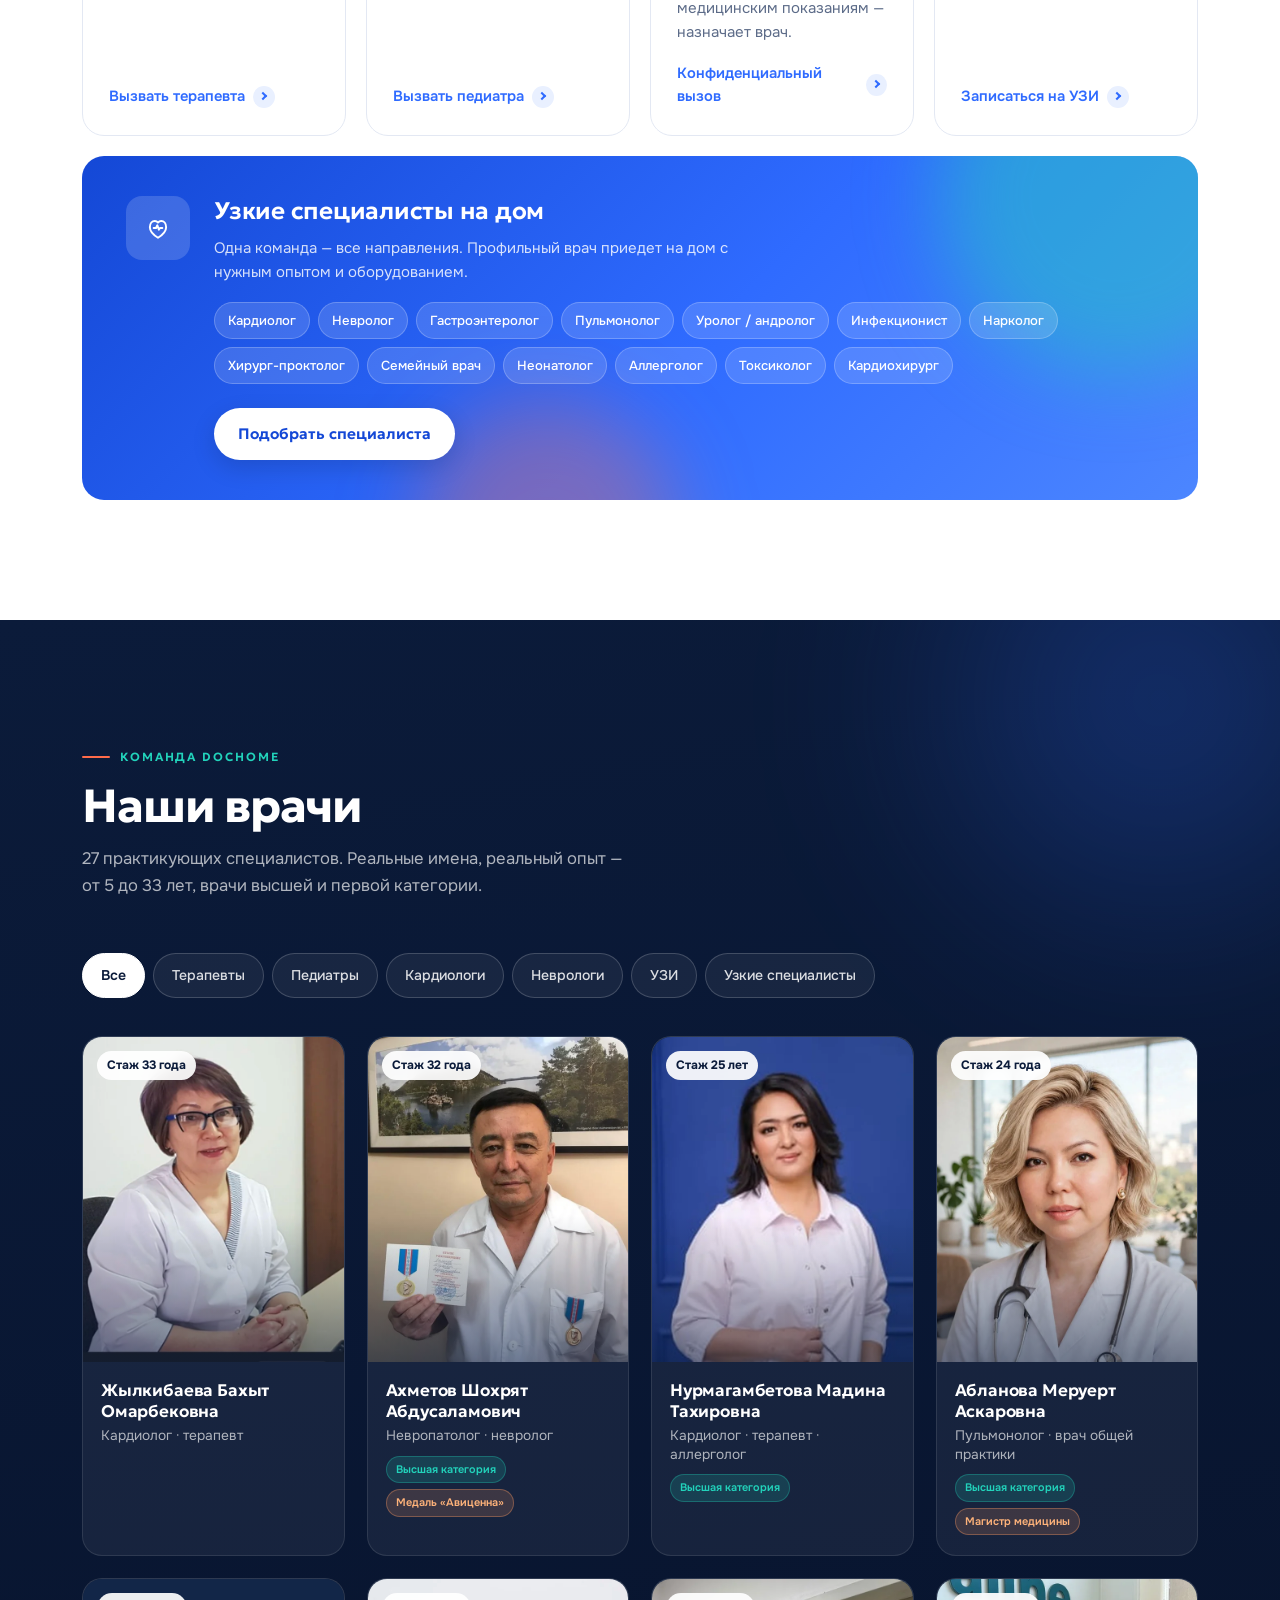
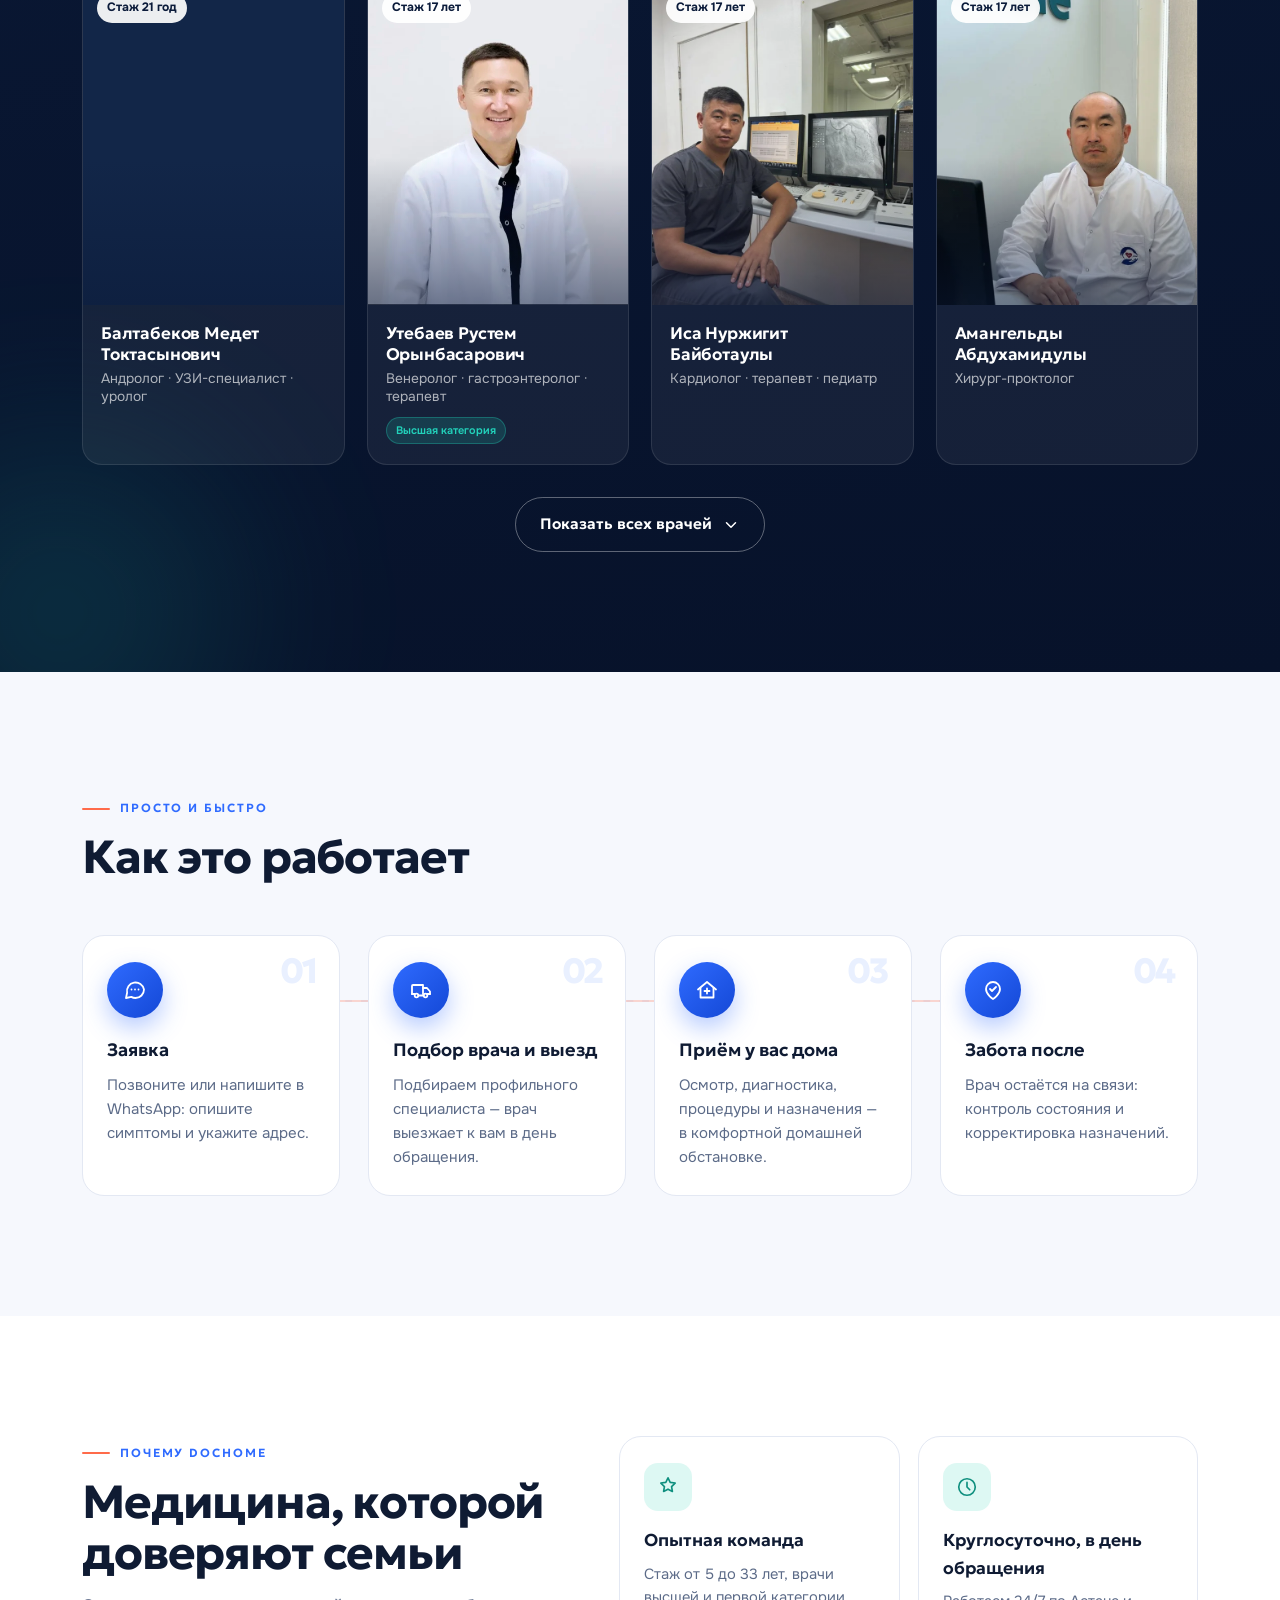
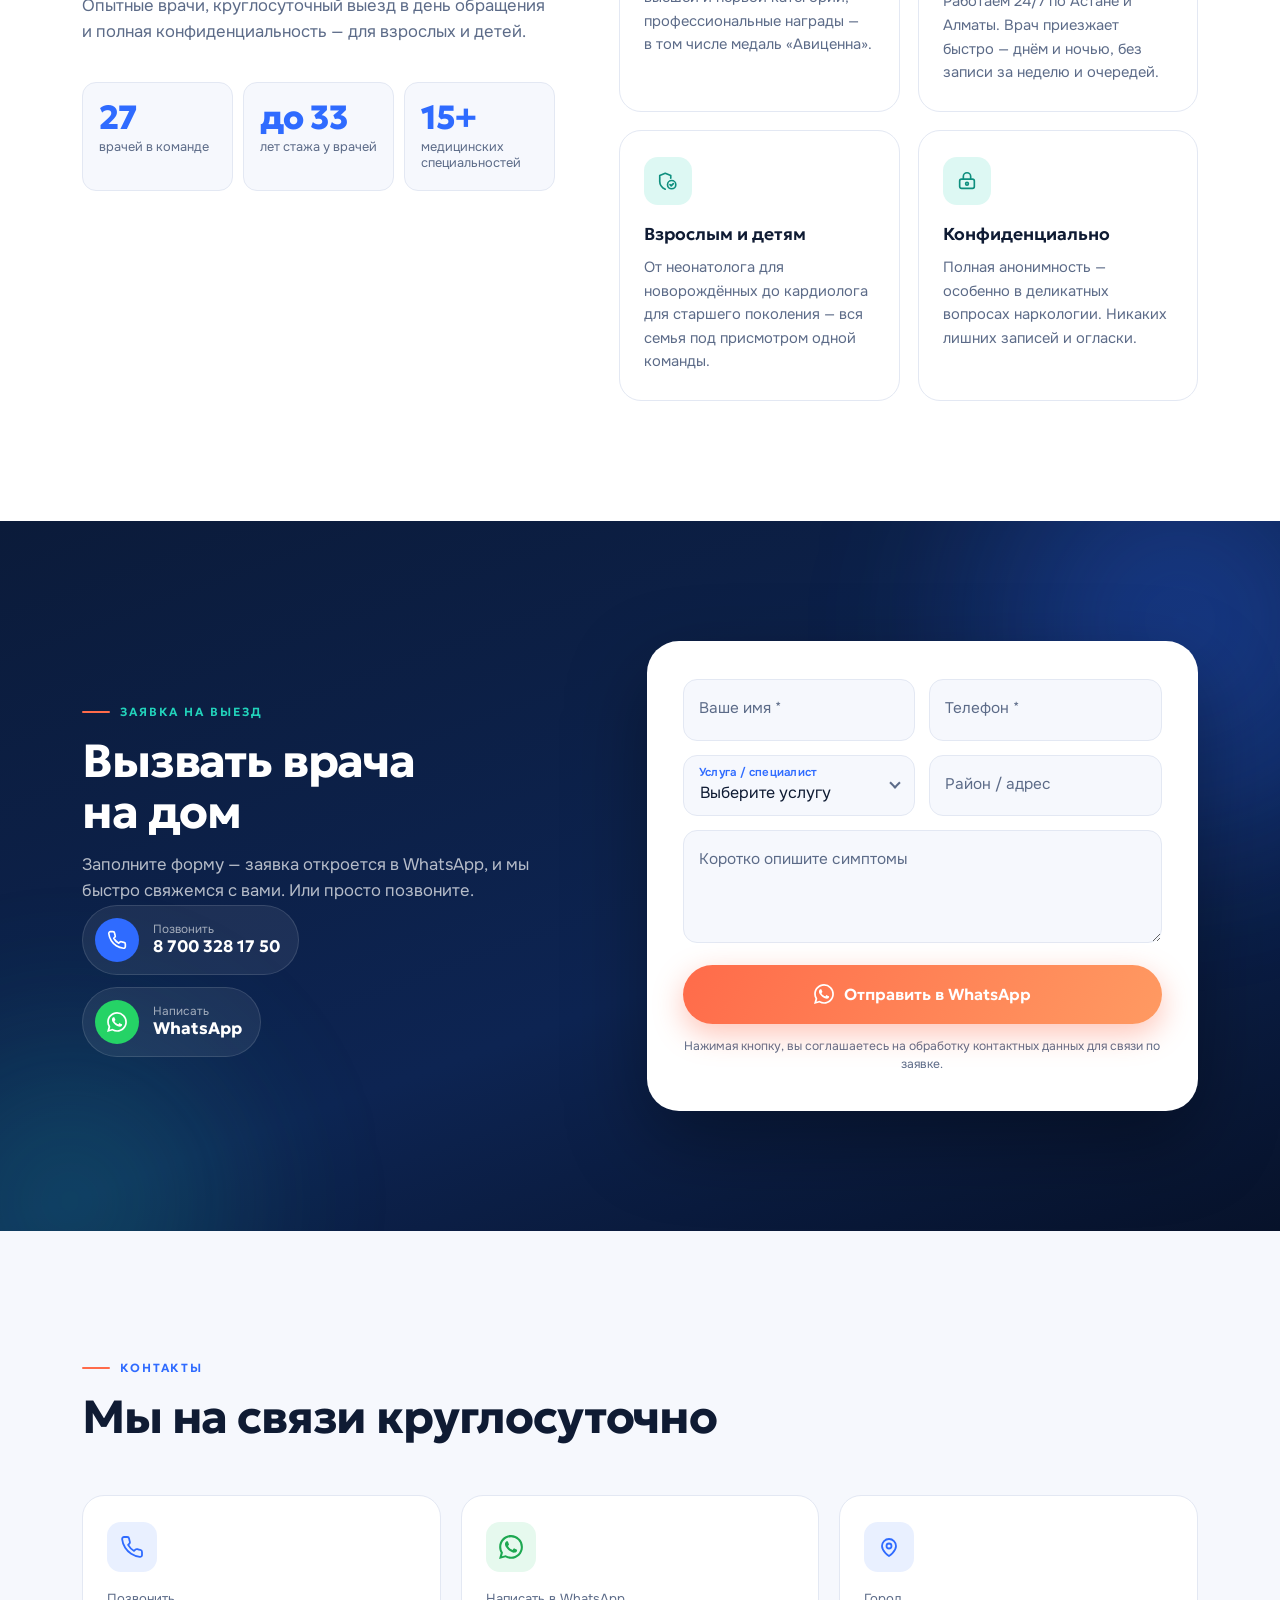
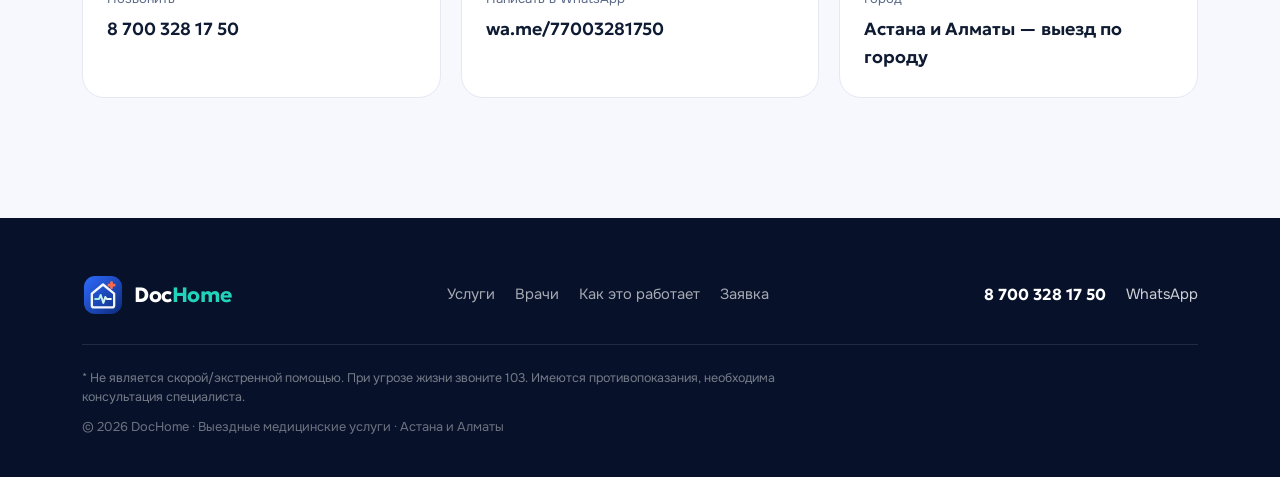
==== commit 7bbfddf8: "Конверсии Google Ads: страница /spasibo, проверка номера, тег AW-18581343262 - заявка (модалка Whats" ====
--- a/index.html
+++ b/index.html
@@ -29,7 +29,7 @@
   <link rel="stylesheet" href="styles.css?v=1">
 
   <!-- Google Ads подключается автоматически из config.js (поле googleAdsId) -->
-  <script src="config.js?v=3"></script>
+  <script src="config.js?v=4"></script>
 
   <script type="application/ld+json">
   {
@@ -697,7 +697,7 @@
     </a>
   </div>
 
-  <script src="lead-capture.js?v=1" defer></script>
-  <script src="script.js?v=2" defer></script>
+  <script src="lead-capture.js?v=2" defer></script>
+  <script src="script.js?v=3" defer></script>
 </body>
 </html>
